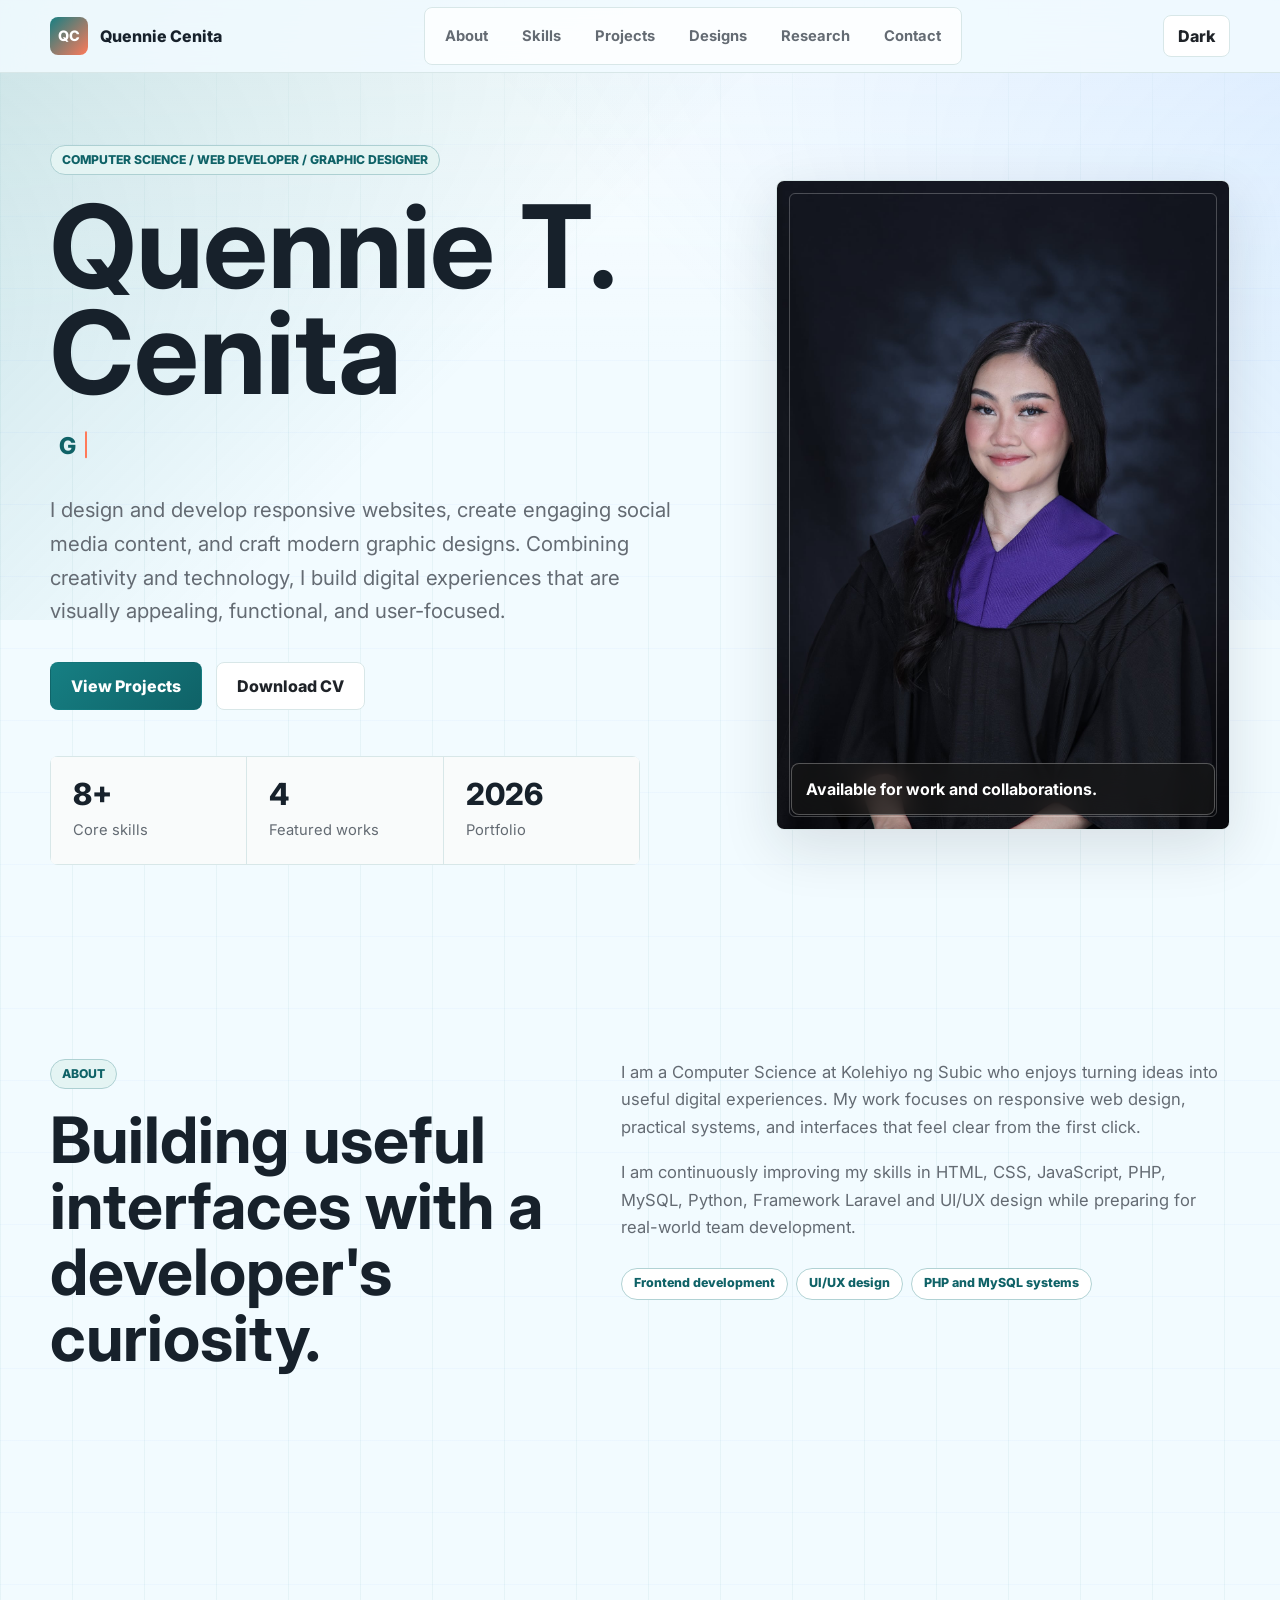
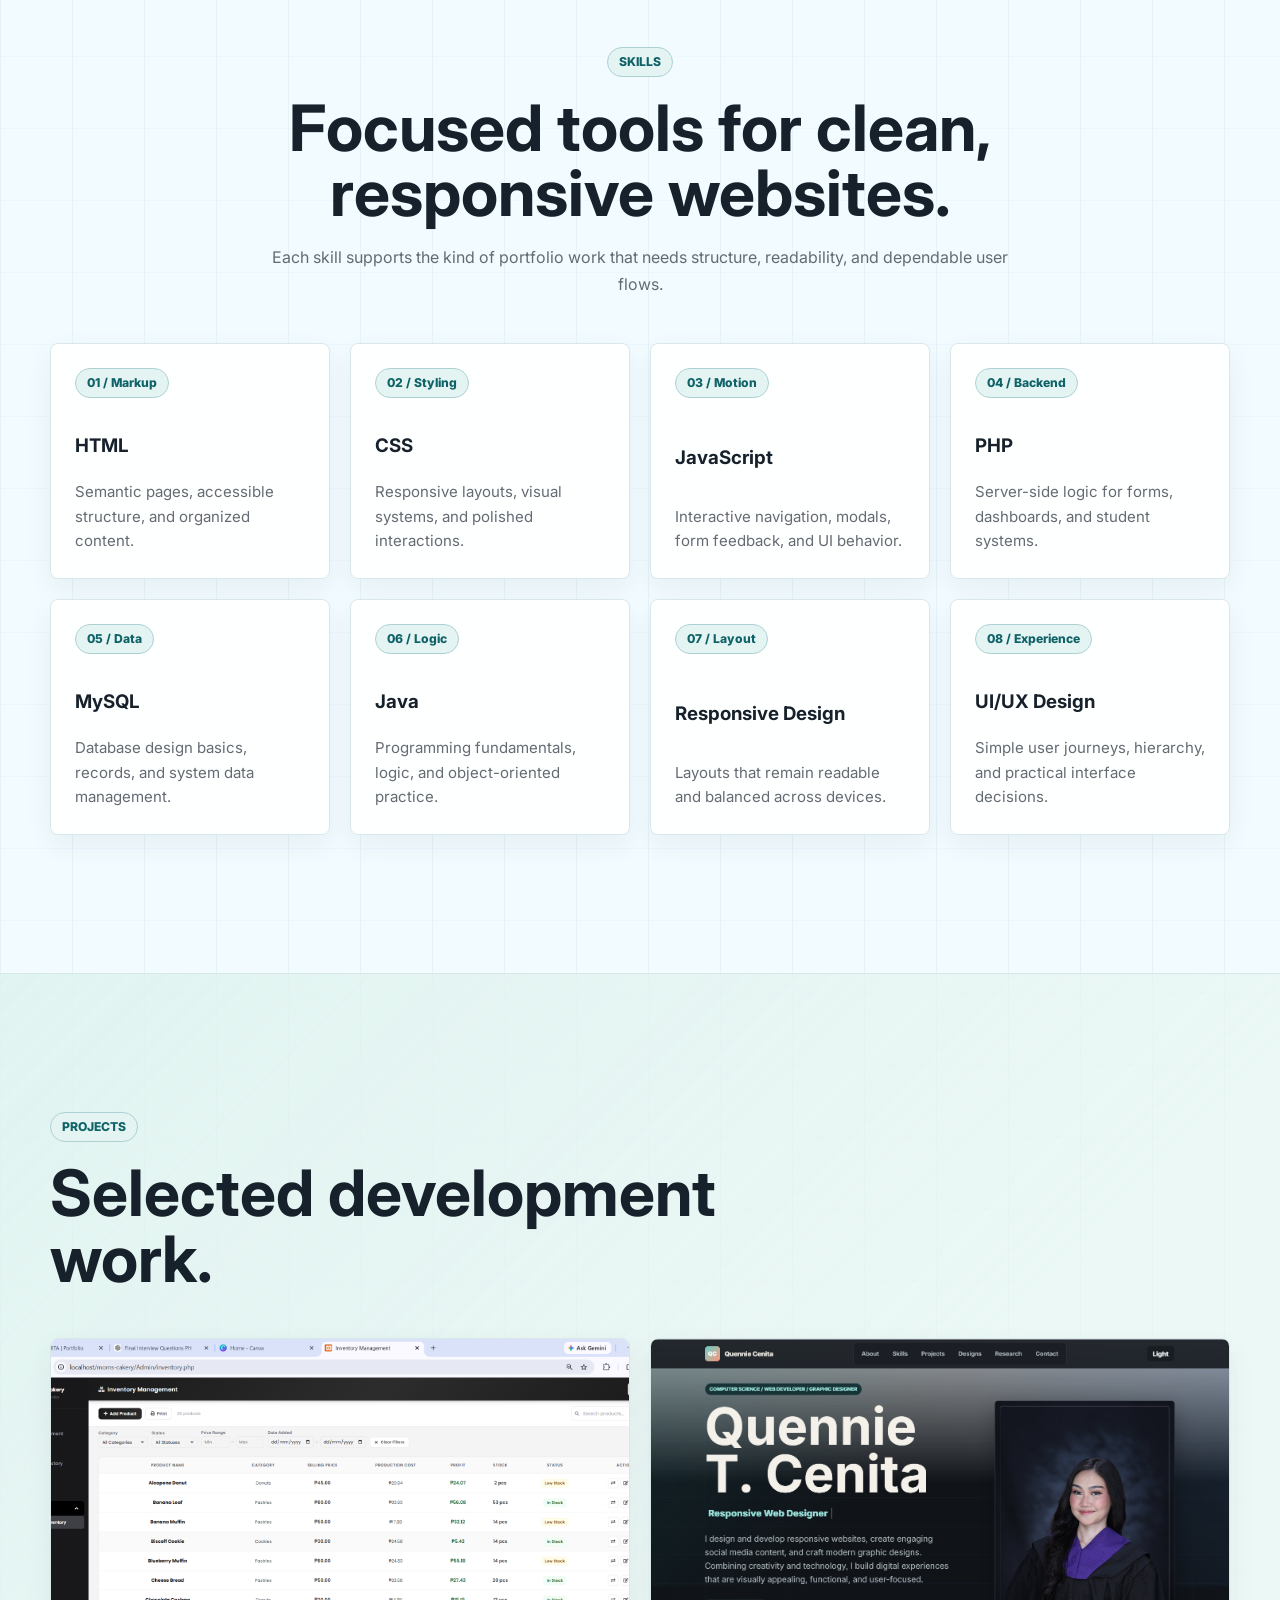
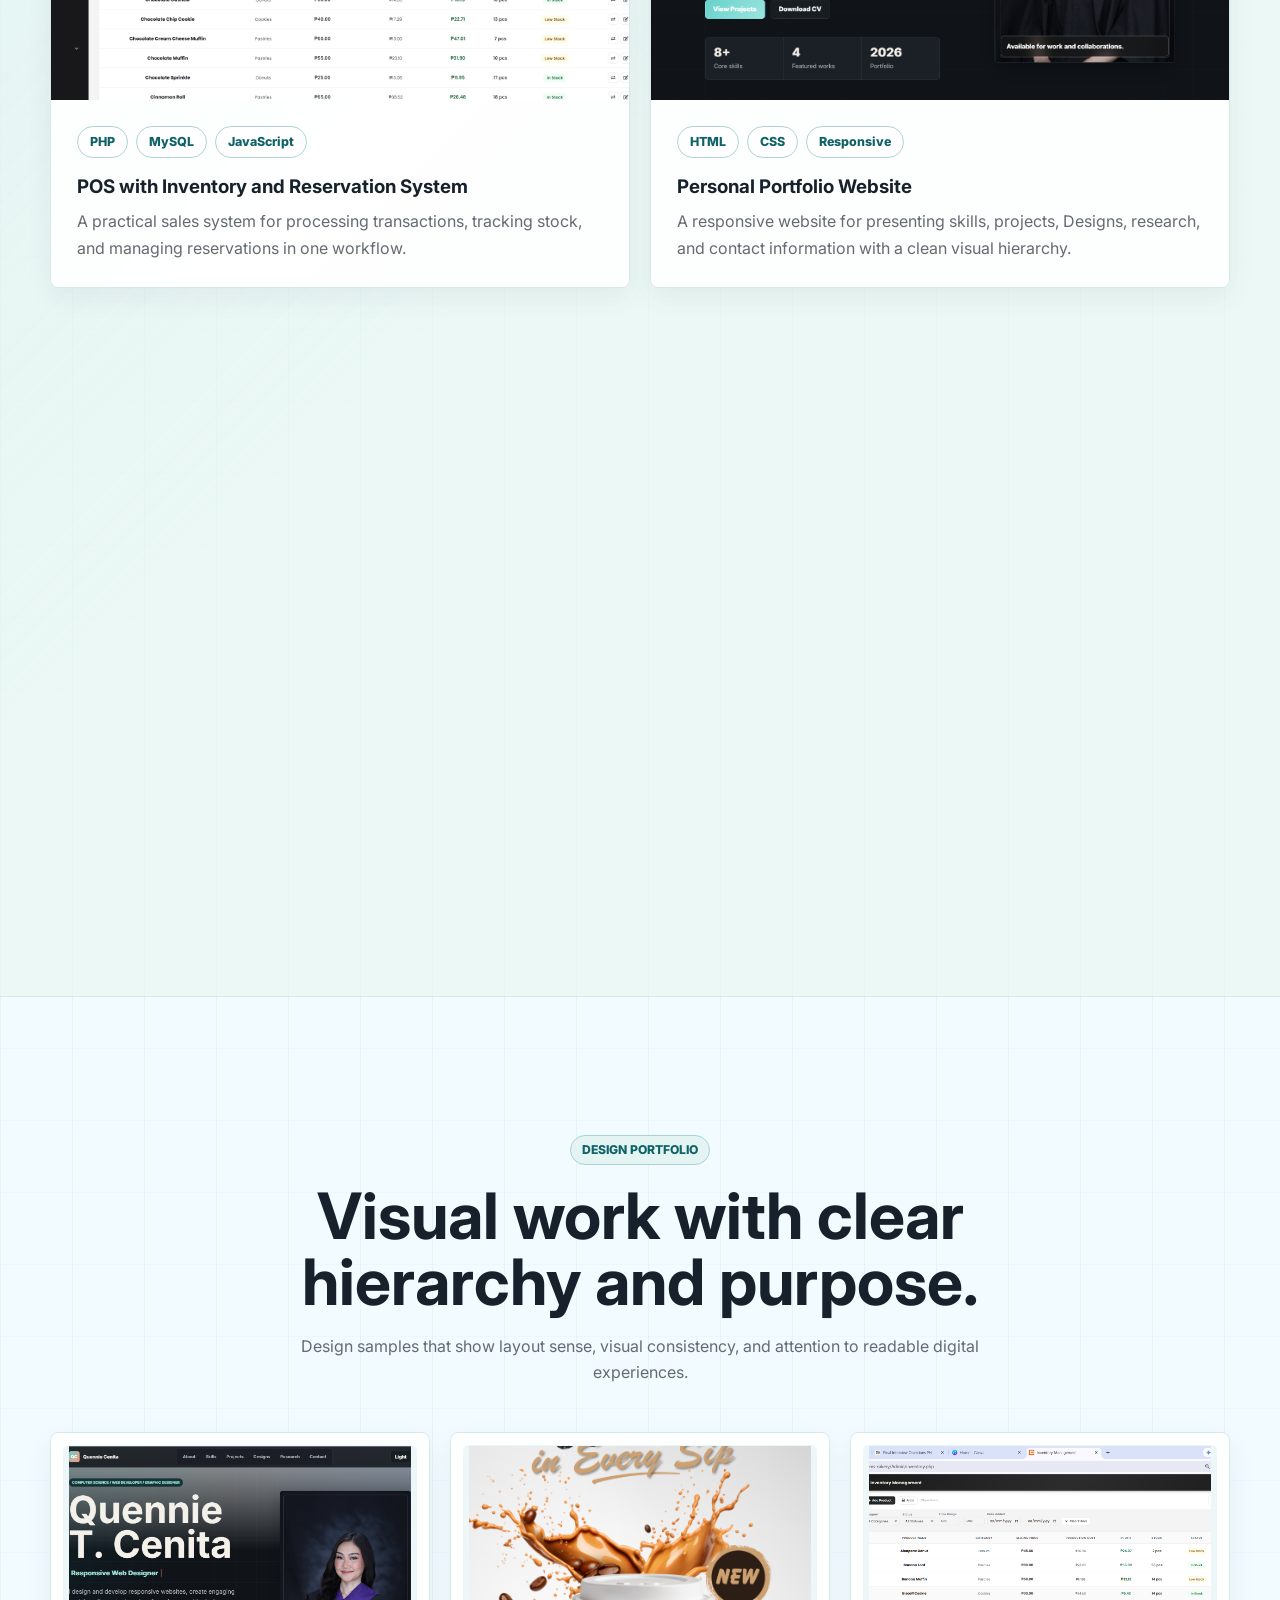
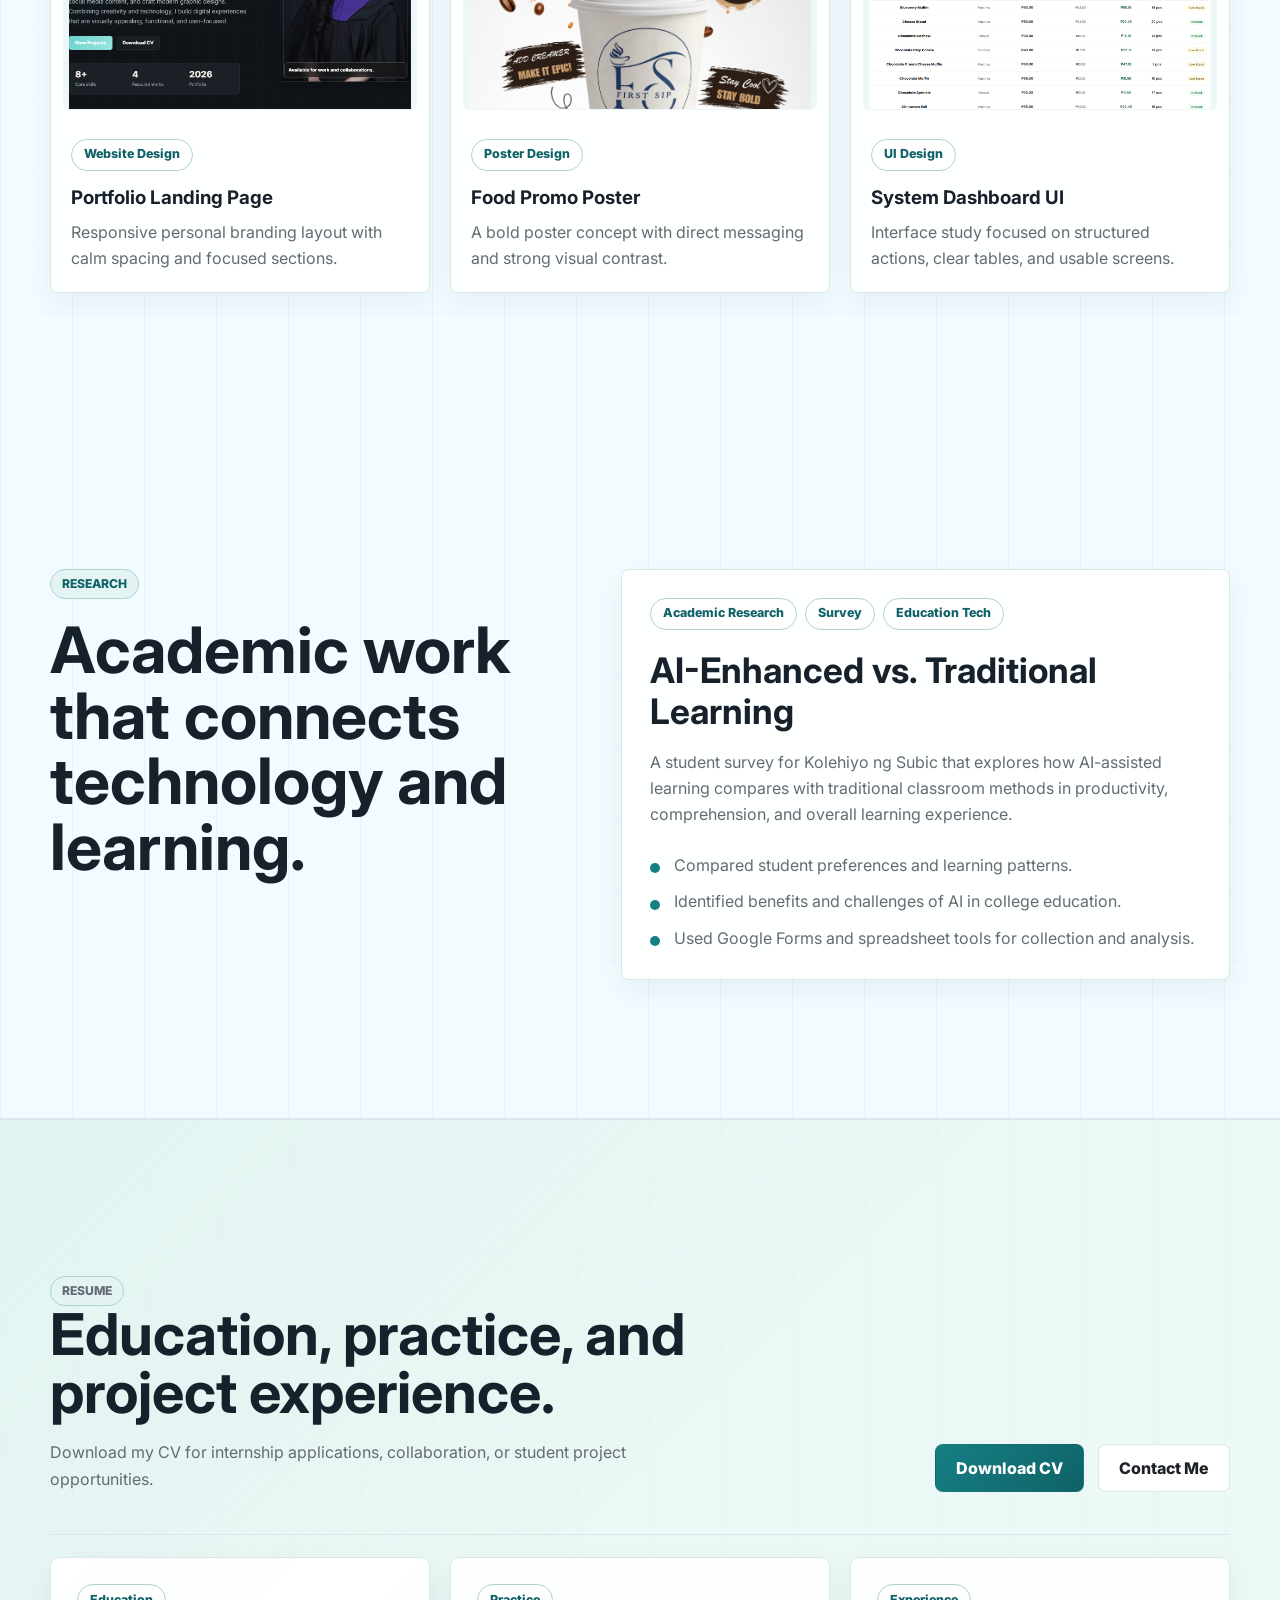
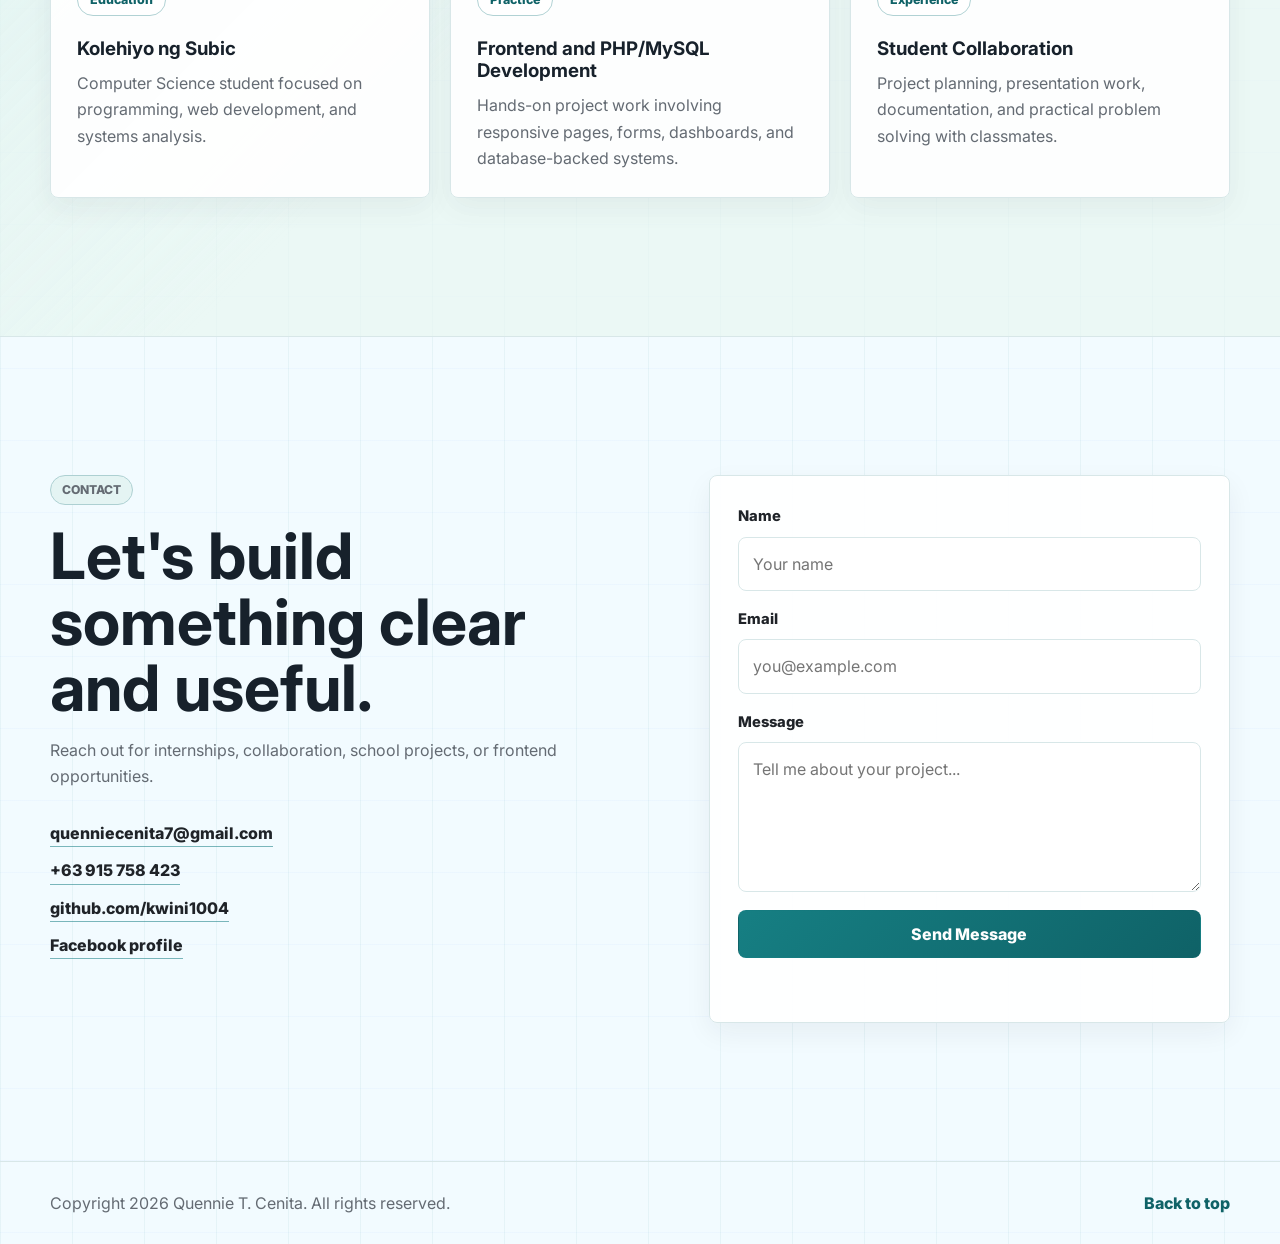
==== index.html @ 0062cbd1 "Initial portfolio upload" ====
<!DOCTYPE html>
<html lang="en">
<head>
  <meta charset="UTF-8" />
  <meta name="viewport" content="width=device-width, initial-scale=1.0" />
  <meta name="description" content="Portfolio of Quennie T. Cenita, a computer science student and aspiring web developer." />
  <title>Quennie T. Cenita | Portfolio</title>
  <link rel="preconnect" href="https://fonts.googleapis.com" />
  <link rel="preconnect" href="https://fonts.gstatic.com" crossorigin />
  <link href="https://fonts.googleapis.com/css2?family=Inter:wght@400;500;600;700;800&display=swap" rel="stylesheet" />
  <link rel="stylesheet" href="style.css" />
</head>
<body>
  <header class="site-header">
    <div class="container nav">
      <a class="brand" href="#home" aria-label="Go to home">
        <span class="brand-mark">QC</span>
        <span class="brand-text">Quennie Cenita</span>
      </a>

      <button class="nav-toggle" id="navToggle" type="button" aria-label="Open menu" aria-expanded="false">
        <span></span>
        <span></span>
        <span></span>
      </button>

      <nav class="nav-links" id="navLinks" aria-label="Primary navigation">
        <a href="#about" class="nav-link">About</a>
        <a href="#skills" class="nav-link">Skills</a>
        <a href="#projects" class="nav-link">Projects</a>
        <a href="#designs" class="nav-link">Designs</a>
        <a href="#research" class="nav-link">Research</a>
        <a href="#contact" class="nav-link">Contact</a>
      </nav>

      <button class="theme-toggle" id="themeToggle" type="button" aria-label="Toggle color theme">Dark</button>
    </div>
  </header>

  <main>
    <section class="hero" id="home">
      <div class="container hero-grid">
        <div class="hero-copy reveal">
          <p class="eyebrow">Computer Science / Web Developer / Graphic Designer</p>
          <h1>Quennie T. Cenita</h1>
          <p class="typing-line" aria-label="Professional focus">
            <span class="typing-prefix"></span>
            <span id="typingText"></span><span class="typing-cursor" aria-hidden="true"></span>
          </p>
          <p class="hero-lead">
           I design and develop responsive websites, create engaging social media content, and craft modern graphic designs. Combining creativity and technology, I build digital experiences that are visually appealing, functional, and user-focused.

          <div class="hero-actions">
            <a class="btn btn-primary" href="#projects">View Projects</a>
            <a class="btn btn-secondary" href="assets/resume-Quennie.pdf" download="resume-Quennie.pdf">Download CV</a>
          </div>

          <dl class="hero-metrics" aria-label="Portfolio highlights">
            <div>
              <dt>8+</dt>
              <dd>Core skills</dd>
            </div>
            <div>
              <dt>4</dt>
              <dd>Featured works</dd>
            </div>
            <div>
              <dt>2026</dt>
              <dd>Portfolio</dd>
            </div>
          </dl>
        </div>

        <div class="hero-portrait reveal">
          <img src="assets/me.jpg" alt="Portrait of Quennie T. Cenita" />
          <div class="portrait-caption">
            <span>Available for work and collaborations.</span>
          </div>
        </div>
      </div>
    </section>

    <section class="section about-section" id="about">
      <div class="container split-layout">
        <div class="section-heading reveal">
          <p class="section-kicker">About</p>
          <h2>Building useful interfaces with a  developer's curiosity.</h2>
        </div>
        <div class="section-body reveal">
          <p>
            I am a Computer Science  at Kolehiyo ng Subic who enjoys turning ideas into useful digital experiences. My work focuses on responsive web design, practical systems, and interfaces that feel clear from the first click.
          </p>
          <p>
            I am continuously improving my skills in HTML, CSS, JavaScript, PHP, MySQL, Python, Framework Laravel and UI/UX design while preparing for real-world team development.
          </p>
          <div class="about-list">
            <span>Frontend development</span>
            <span>UI/UX design</span>
            <span>PHP and MySQL systems</span>
          </div>
        </div>
      </div>
    </section>

    <section class="section" id="skills">
      <div class="container">
        <div class="section-heading centered reveal">
          <p class="section-kicker">Skills</p>
          <h2>Focused tools for clean, responsive websites.</h2>
          <p>Each skill supports the kind of portfolio work that needs structure, readability, and dependable user flows.</p>
        </div>

        <div class="skills-grid">
          <article class="skill-card reveal">
            <span class="module-label">01 / Markup</span>
            <h3>HTML</h3>
            <p>Semantic pages, accessible structure, and organized content.</p>
          </article>
          <article class="skill-card reveal">
            <span class="module-label">02 / Styling</span>
            <h3>CSS</h3>
            <p>Responsive layouts, visual systems, and polished interactions.</p>
          </article>
          <article class="skill-card reveal">
            <span class="module-label">03 / Motion</span>
            <h3>JavaScript</h3>
            <p>Interactive navigation, modals, form feedback, and UI behavior.</p>
          </article>
          <article class="skill-card reveal">
            <span class="module-label">04 / Backend</span>
            <h3>PHP</h3>
            <p>Server-side logic for forms, dashboards, and student systems.</p>
          </article>
          <article class="skill-card reveal">
            <span class="module-label">05 / Data</span>
            <h3>MySQL</h3>
            <p>Database design basics, records, and system data management.</p>
          </article>
          <article class="skill-card reveal">
            <span class="module-label">06 / Logic</span>
            <h3>Java</h3>
            <p>Programming fundamentals, logic, and object-oriented practice.</p>
          </article>
          <article class="skill-card reveal">
            <span class="module-label">07 / Layout</span>
            <h3>Responsive Design</h3>
            <p>Layouts that remain readable and balanced across devices.</p>
          </article>
          <article class="skill-card reveal">
            <span class="module-label">08 / Experience</span>
            <h3>UI/UX Design</h3>
            <p>Simple user journeys, hierarchy, and practical interface decisions.</p>
          </article>
        </div>
      </div>
    </section>

    <section class="section work-section" id="projects">
      <div class="container">
        <div class="section-heading reveal">
          <p class="section-kicker">Projects</p>
          <h2>Selected development work.</h2>
        </div>

        <div class="projects-grid">
          <article class="project-card reveal">
            <button class="project-media" type="button" aria-label="Preview POS system screenshot">
              <img src="assets/1.png" alt="POS inventory and reservation system interface" />
            </button>
            <div class="project-content">
              <div class="tag-list">
                <span>PHP</span>
                <span>MySQL</span>
                <span>JavaScript</span>
              </div>
              <h3>POS with Inventory and Reservation System</h3>
              <p>A practical sales system for processing transactions, tracking stock, and managing reservations in one workflow.</p>
            </div>
          </article>

          <article class="project-card reveal">
            <button class="project-media" type="button" aria-label="Preview portfolio screenshot">
              <img src="assets/4.png" alt="Responsive portfolio website screenshot" />
            </button>
            <div class="project-content">
              <div class="tag-list">
                <span>HTML</span>
                <span>CSS</span>
                <span>Responsive</span>
              </div>
              <h3>Personal Portfolio Website</h3>
              <p>A responsive website for presenting skills, projects, Designs, research, and contact information with a clean visual hierarchy.</p>
            </div>
          </article>

          <article class="project-card reveal">
            <button class="project-media" type="button" aria-label="Preview school management screenshot">
              <img src="assets/2.png" alt="School management system interface" />
            </button>
            <div class="project-content">
              <div class="tag-list">
                <span>Java</span>
                <span>MySQL</span>
                <span>Desktop</span>
              </div>
              <h3>School Management System</h3>
              <p>A student records concept for organizing schedules, learner information, and administrative tasks.</p>
            </div>
          </article>

          <article class="project-card reveal">
            <button class="project-media" type="button" aria-label="Preview management system screenshot">
              <img src="assets/3.png" alt="Management system interface" />
            </button>
            <div class="project-content">
              <div class="tag-list">
                <span>PHP</span>
                <span>MySQL</span>
                <span>Management</span>
              </div>
              <h3>Records Management Concept</h3>
              <p>A system concept for maintaining records, simplifying updates, and making information easier to scan.</p>
            </div>
          </article>
        </div>
      </div>
    </section>

    <section class="section" id="designs">
      <div class="container">
        <div class="section-heading centered reveal">
          <p class="section-kicker">Design Portfolio</p>
          <h2>Visual work with clear hierarchy and purpose.</h2>
          <p>Design samples that show layout sense, visual consistency, and attention to readable digital experiences.</p>
        </div>

        <div class="design-grid">
          <article class="design-card reveal">
            <button class="design-preview" type="button" aria-label="Preview portfolio landing page">
              <img src="assets/4.png" alt="Portfolio landing page design" />
            </button>
            <div>
              <span class="design-category">Website Design</span>
              <h3>Portfolio Landing Page</h3>
              <p>Responsive personal branding layout with calm spacing and focused sections.</p>
            </div>
          </article>

          <article class="design-card reveal">
            <button class="design-preview" type="button" aria-label="Preview food promo poster">
              <img src="assets/10.png" alt="Food promotional poster design" />
            </button>
            <div>
              <span class="design-category">Poster Design</span>
              <h3>Food Promo Poster</h3>
              <p>A bold poster concept with direct messaging and strong visual contrast.</p>
            </div>
          </article>

          <article class="design-card reveal">
            <button class="design-preview" type="button" aria-label="Preview system UI concept">
              <img src="assets/1.png" alt="System dashboard design" />
            </button>
            <div>
              <span class="design-category">UI Design</span>
              <h3>System Dashboard UI</h3>
              <p>Interface study focused on structured actions, clear tables, and usable screens.</p>
            </div>
          </article>
        </div>
      </div>
    </section>

    <section class="section research-section" id="research">
      <div class="container split-layout">
        <div class="section-heading reveal">
          <p class="section-kicker">Research</p>
          <h2>Academic work that connects technology and learning.</h2>
        </div>
        <article class="research-content reveal">
          <div class="tag-list">
            <span>Academic Research</span>
            <span>Survey</span>
            <span>Education Tech</span>
          </div>
          <h3>AI-Enhanced vs. Traditional Learning</h3>
          <p>
            A student survey for Kolehiyo ng Subic that explores how AI-assisted learning compares with traditional classroom methods in productivity, comprehension, and overall learning experience.
          </p>
          <ul class="check-list">
            <li>Compared student preferences and learning patterns.</li>
            <li>Identified benefits and challenges of AI in college education.</li>
            <li>Used Google Forms and spreadsheet tools for collection and analysis.</li>
          </ul>
        </article>
      </div>
    </section>

    <section class="section resume-section" id="resume">
      <div class="container">
        <div class="resume-panel reveal">
          <div>
            <p class="section-kicker">Resume</p>
            <h2>Education, practice, and project experience.</h2>
            <p>Download my CV for internship applications, collaboration, or student project opportunities.</p>
          </div>
          <div class="resume-actions">
            <a class="btn btn-primary" href="assets/resume-Quennie.pdf" download="resume-Quennie.pdf">Download CV</a>
            <a class="btn btn-secondary" href="#contact">Contact Me</a>
          </div>
        </div>

        <div class="timeline-grid">
          <article class="timeline-item reveal">
            <span>Education</span>
            <h3>Kolehiyo ng Subic</h3>
            <p>Computer Science student focused on programming, web development, and systems analysis.</p>
          </article>
          <article class="timeline-item reveal">
            <span>Practice</span>
            <h3>Frontend and PHP/MySQL Development</h3>
            <p>Hands-on project work involving responsive pages, forms, dashboards, and database-backed systems.</p>
          </article>
          <article class="timeline-item reveal">
            <span>Experience</span>
            <h3>Student Collaboration</h3>
            <p>Project planning, presentation work, documentation, and practical problem solving with classmates.</p>
          </article>
        </div>
      </div>
    </section>

    <section class="section contact-section" id="contact">
      <div class="container contact-grid">
        <div class="section-heading reveal">
          <p class="section-kicker">Contact</p>
          <h2>Let's build something clear and useful.</h2>
          <p>Reach out for internships, collaboration, school projects, or frontend opportunities.</p>

          <div class="contact-links">
            <a href="mailto:quenniecenita7@gmail.com">quenniecenita7@gmail.com</a>
            <a href="tel:+63915758423">+63 915 758 423</a>
            <a href="https://github.com/kwini1004" target="_blank" rel="noopener">github.com/kwini1004</a>
            <a href="https://www.facebook.com/share/17n48qRCVo" target="_blank" rel="noopener">Facebook profile</a>
          </div>
        </div>

        <form class="contact-form reveal" id="contactForm">
          <div class="field">
            <label for="name">Name</label>
            <input id="name" name="name" type="text" autocomplete="name" placeholder="Your name" required />
          </div>
          <div class="field">
            <label for="email">Email</label>
            <input id="email" name="email" type="email" autocomplete="email" placeholder="you@example.com" required />
          </div>
          <div class="field">
            <label for="message">Message</label>
            <textarea id="message" name="message" placeholder="Tell me about your project..." required></textarea>
          </div>
          <button class="btn btn-primary" type="submit">Send Message</button>
          <p class="form-note" id="formNote" role="status" aria-live="polite"></p>
        </form>
      </div>
    </section>
  </main>

  <footer class="footer">
    <div class="container footer-inner">
      <p>Copyright 2026 Quennie T. Cenita. All rights reserved.</p>
      <a href="#home" class="back-to-top" id="backToTop">Back to top</a>
    </div>
  </footer>

  <div class="design-modal" id="designModal" aria-hidden="true">
    <div class="design-modal-backdrop" data-close-design></div>
    <div class="design-modal-panel" role="dialog" aria-modal="true" aria-label="Design preview">
      <button class="design-modal-close" type="button" data-close-design aria-label="Close preview">Close</button>
      <img id="designModalImage" src="" alt="Expanded design preview" />
    </div>
  </div>

  <script src="script.js"></script>
</body>
</html>
---- style.css ----
:root {
  color-scheme: light;
  --bg: #f2fbff;
  --bg-soft: #e8f6f1;
  --surface: #ffffff;
  --surface-muted: #eef7f8;
  --text: #1f2328;
  --muted: #646b73;
  --line: #d8e7e8;
  --accent: #167f83;
  --accent-strong: #0f6267;
  --accent-soft: #d9f0ee;
  --accent-warm: #ff7a59;
  --accent-gold: #f2b84b;
  --ink: #17212b;
  --shadow: 0 18px 56px rgba(23, 33, 43, 0.12);
  --radius: 8px;
  --container: 1180px;
  --gutter: clamp(18px, 4vw, 32px);
  --transition: 180ms ease;
}

[data-theme="dark"] {
  color-scheme: dark;
  --bg: #101419;
  --bg-soft: #151f23;
  --surface: #181d22;
  --surface-muted: #20282e;
  --text: #f4f7f8;
  --muted: #a9b4b8;
  --line: #2a343a;
  --accent: #67d2cb;
  --accent-strong: #9ce5df;
  --accent-soft: #183b3e;
  --accent-warm: #ff9478;
  --accent-gold: #ffd166;
  --ink: #f4f0ea;
  --shadow: 0 18px 50px rgba(0, 0, 0, 0.3);
}

* {
  box-sizing: border-box;
}

html {
  scroll-behavior: smooth;
}

body {
  margin: 0;
  font-family: Inter, "Segoe UI", system-ui, -apple-system, BlinkMacSystemFont, sans-serif;
  color: var(--text);
  background:
    linear-gradient(90deg, rgba(22, 127, 131, 0.06) 1px, transparent 1px),
    linear-gradient(180deg, rgba(80, 154, 255, 0.045) 1px, transparent 1px),
    var(--bg);
  background-size: 72px 72px;
  line-height: 1.65;
  overflow-x: hidden;
}

h1,
h2,
h3,
p,
a,
span,
li,
dt,
dd,
button,
input,
textarea {
  overflow-wrap: anywhere;
}

body::before {
  content: "";
  position: fixed;
  inset: 0 0 auto 0;
  height: 620px;
  pointer-events: none;
  background:
    linear-gradient(135deg, rgba(22, 127, 131, 0.2), transparent 44%),
    linear-gradient(225deg, rgba(80, 154, 255, 0.16), transparent 46%),
    linear-gradient(180deg, rgba(255, 255, 255, 0.62), transparent 58%);
  z-index: -1;
}

a {
  color: inherit;
  text-decoration: none;
}

img {
  display: block;
  max-width: 100%;
}

button,
input,
textarea {
  font: inherit;
}

button {
  border: 0;
}

:focus-visible {
  outline: 3px solid rgba(47, 111, 115, 0.35);
  outline-offset: 3px;
}

.container {
  width: min(100% - var(--gutter), var(--container));
  margin: 0 auto;
}

.site-header {
  position: sticky;
  top: 0;
  z-index: 100;
  background: color-mix(in srgb, var(--bg) 86%, transparent);
  border-bottom: 1px solid var(--line);
  backdrop-filter: blur(18px);
}

.nav {
  min-height: 72px;
  display: grid;
  grid-template-columns: minmax(0, auto) minmax(0, 1fr) auto;
  align-items: center;
  gap: 22px;
}

.brand {
  min-width: 0;
  display: inline-flex;
  align-items: center;
  gap: 12px;
  font-weight: 800;
  color: var(--ink);
}

.brand-text {
  min-width: 0;
  white-space: nowrap;
}

.brand-mark {
  width: 38px;
  height: 38px;
  display: grid;
  place-items: center;
  border-radius: var(--radius);
  background: linear-gradient(135deg, var(--accent), var(--accent-warm));
  color: #ffffff;
  font-size: 0.9rem;
}

.nav-links {
  min-width: 0;
  justify-self: center;
  display: flex;
  align-items: center;
  gap: 8px;
  padding: 7px;
  border: 1px solid var(--line);
  border-radius: var(--radius);
  background: color-mix(in srgb, var(--surface) 74%, transparent);
}

.nav-link {
  padding: 9px 13px;
  border-radius: 6px;
  color: var(--muted);
  font-size: 0.92rem;
  font-weight: 700;
  transition: color var(--transition), background var(--transition);
}

.nav-link:hover,
.nav-link.active {
  color: var(--text);
  background: linear-gradient(135deg, color-mix(in srgb, var(--accent-soft) 84%, transparent), color-mix(in srgb, var(--surface-muted) 80%, transparent));
}

.theme-toggle,
.nav-toggle {
  min-height: 42px;
  border: 1px solid var(--line);
  border-radius: var(--radius);
  background: var(--surface);
  color: var(--text);
  cursor: pointer;
  transition: transform var(--transition), border-color var(--transition), background var(--transition);
}

.theme-toggle {
  padding: 0 14px;
  font-weight: 800;
}

.theme-toggle:hover,
.nav-toggle:hover {
  transform: translateY(-1px);
  border-color: var(--accent);
}

.nav-toggle {
  display: none;
  width: 42px;
  place-items: center;
}

.nav-toggle span {
  width: 18px;
  height: 2px;
  border-radius: 999px;
  background: var(--text);
}

.hero {
  min-height: calc(100vh - 72px);
  display: grid;
  align-items: center;
  padding: 72px 0 56px;
}

.hero-grid {
  display: grid;
  grid-template-columns: minmax(0, 1.05fr) minmax(min(100%, 320px), 0.75fr);
  gap: clamp(40px, 7vw, 96px);
  align-items: center;
}

.hero-copy {
  min-width: 0;
}

.eyebrow,
.section-kicker {
  margin: 0 0 18px;
  color: var(--accent-strong);
  font-size: 0.76rem;
  font-weight: 800;
  letter-spacing: 0;
  text-transform: uppercase;
}

.eyebrow,
.section-kicker,
.module-label {
  width: fit-content;
  display: inline-flex;
  align-items: center;
  min-height: 30px;
  padding: 0 11px;
  border: 1px solid color-mix(in srgb, var(--accent) 22%, var(--line));
  border-radius: 999px;
  background: color-mix(in srgb, var(--accent-soft) 72%, var(--surface));
}

.hero h1 {
  max-width: 830px;
  margin: 0;
  color: var(--ink);
  font-size: clamp(3.6rem, 9vw, 8.1rem);
  line-height: 0.92;
  letter-spacing: 0;
}

.typing-line {
  display: flex;
  flex-wrap: wrap;
  align-items: baseline;
  gap: 9px;
  min-height: 40px;
  margin: 22px 0 0;
  color: var(--ink);
  font-size: clamp(1.05rem, 2vw, 1.45rem);
  font-weight: 800;
}

.typing-prefix {
  color: var(--muted);
  font-weight: 700;
}

#typingText {
  color: var(--accent-strong);
  min-width: 0;
}

.typing-cursor {
  width: 2px;
  height: 1.15em;
  border-radius: 999px;
  background: var(--accent-warm);
  transform: translateY(0.18em);
  animation: cursorBlink 900ms steps(2, start) infinite;
}

@keyframes cursorBlink {
  50% {
    opacity: 0;
  }
}

.hero-lead {
  max-width: 680px;
  margin: 26px 0 0;
  color: var(--muted);
  font-size: clamp(1.05rem, 2vw, 1.28rem);
}

.hero-actions,
.resume-actions {
  display: flex;
  flex-wrap: wrap;
  gap: 14px;
  margin-top: 34px;
}

.btn {
  display: inline-flex;
  align-items: center;
  justify-content: center;
  min-height: 48px;
  padding: 0 20px;
  border: 1px solid transparent;
  border-radius: var(--radius);
  font-weight: 800;
  cursor: pointer;
  transition: transform var(--transition), background var(--transition), border-color var(--transition), box-shadow var(--transition);
}

.btn:hover {
  transform: translateY(-2px);
  box-shadow: 0 12px 24px rgba(31, 38, 48, 0.12);
}

.btn-primary {
  background: linear-gradient(135deg, var(--accent), var(--accent-strong));
  color: #ffffff;
}

.btn-primary:hover {
  box-shadow: 0 16px 34px color-mix(in srgb, var(--accent) 24%, transparent);
}

.btn-secondary {
  background: var(--surface);
  border-color: var(--line);
  color: var(--text);
}

.hero-metrics {
  display: grid;
  grid-template-columns: repeat(3, minmax(0, 1fr));
  gap: 1px;
  max-width: 590px;
  margin: 46px 0 0;
  padding: 1px;
  border-radius: var(--radius);
  background: var(--line);
  overflow: hidden;
}

.hero-metrics div {
  padding: 22px;
  background: color-mix(in srgb, var(--surface) 84%, transparent);
}

.hero-metrics dt {
  color: var(--ink);
  font-size: 1.9rem;
  font-weight: 800;
  line-height: 1;
}

.hero-metrics dd {
  margin: 8px 0 0;
  color: var(--muted);
  font-size: 0.92rem;
}

.hero-portrait {
  width: 100%;
  position: relative;
  border: 1px solid var(--line);
  border-radius: var(--radius);
  background: var(--surface);
  box-shadow: var(--shadow);
  overflow: hidden;
}

.hero-portrait::before {
  content: "";
  position: absolute;
  inset: 12px;
  border: 1px solid rgba(255, 255, 255, 0.24);
  border-radius: 6px;
  pointer-events: none;
  z-index: 1;
}

.hero-portrait img {
  width: 100%;
  height: min(680px, 72vh);
  min-height: 460px;
  object-fit: cover;
  object-position: center 20%;
  filter: saturate(0.95);
}

.portrait-caption {
  position: absolute;
  left: 14px;
  right: 14px;
  bottom: 14px;
  padding: 12px 14px;
  border: 1px solid rgba(255, 255, 255, 0.28);
  border-radius: var(--radius);
  background: rgba(23, 23, 23, 0.68);
  color: #ffffff;
  backdrop-filter: blur(14px);
  font-weight: 700;
  z-index: 2;
}

.section {
  padding: clamp(82px, 11vw, 138px) 0;
}

.split-layout {
  display: grid;
  grid-template-columns: minmax(0, 0.9fr) minmax(0, 1.1fr);
  gap: clamp(28px, 6vw, 72px);
  align-items: start;
}

.section-heading h2 {
  max-width: 760px;
  margin: 0;
  color: var(--ink);
  font-size: clamp(2.15rem, 5vw, 4.35rem);
  line-height: 1.03;
  letter-spacing: 0;
}

.section-heading p:not(.section-kicker),
.section-body p,
.project-content p,
.design-card p,
.research-content p,
.resume-panel p,
.timeline-item p,
.contact-section p {
  color: var(--muted);
}

.section-body p {
  margin: 0;
  font-size: 1.04rem;
}

.section-body p + p {
  margin-top: 18px;
}

.centered {
  max-width: 760px;
  margin: 0 auto 46px;
  text-align: center;
}

.centered .section-kicker {
  margin-inline: auto;
}

.centered p:not(.section-kicker) {
  margin: 18px auto 0;
}

.about-list,
.tag-list {
  display: flex;
  flex-wrap: wrap;
  gap: 8px;
}

.about-list {
  margin-top: 26px;
}

.about-list span,
.tag-list span,
.design-category,
.timeline-item span {
  display: inline-flex;
  align-items: center;
  min-height: 32px;
  padding: 0 12px;
  border: 1px solid color-mix(in srgb, var(--accent) 20%, var(--line));
  border-radius: 999px;
  background: var(--surface);
  color: var(--accent-strong);
  font-size: 0.78rem;
  font-weight: 800;
}

.skills-grid,
.projects-grid,
.design-grid,
.timeline-grid {
  display: grid;
  gap: 20px;
}

.skills-grid {
  grid-template-columns: repeat(auto-fit, minmax(min(100%, 230px), 1fr));
}

.skill-card,
.project-card,
.design-card,
.timeline-item,
.contact-form {
  border: 1px solid var(--line);
  border-radius: var(--radius);
  background: color-mix(in srgb, var(--surface) 92%, transparent);
  box-shadow: 0 10px 28px rgba(31, 38, 48, 0.06);
}

.skill-card {
  min-height: 236px;
  padding: 24px;
  display: flex;
  flex-direction: column;
  justify-content: space-between;
  transition: transform var(--transition), border-color var(--transition), box-shadow var(--transition);
}

.skill-card:hover,
.project-card:hover,
.design-card:hover,
.timeline-item:hover {
  transform: translateY(-4px);
  border-color: color-mix(in srgb, var(--accent) 58%, var(--line));
  box-shadow: var(--shadow);
}

.skill-card .module-label {
  margin-bottom: 30px;
  color: var(--accent-strong);
  font-size: 0.76rem;
  font-weight: 800;
}

.skill-card h3,
.project-card h3,
.design-card h3,
.research-content h3,
.timeline-item h3 {
  margin: 0;
  color: var(--ink);
  line-height: 1.18;
}

.skill-card p {
  margin: 16px 0 0;
  color: var(--muted);
  font-size: 0.94rem;
}

.work-section,
.resume-section {
  background:
    linear-gradient(135deg, color-mix(in srgb, var(--accent-soft) 56%, transparent), transparent 48%),
    color-mix(in srgb, var(--bg-soft) 68%, transparent);
  border-block: 1px solid var(--line);
}

.work-section .section-heading {
  margin-bottom: 46px;
}

.projects-grid {
  grid-template-columns: repeat(auto-fit, minmax(min(100%, 430px), 1fr));
}

.project-card {
  min-width: 0;
  overflow: hidden;
  transition: transform var(--transition), border-color var(--transition), box-shadow var(--transition);
}

.project-media {
  display: block;
  width: 100%;
  border: 0;
  padding: 0;
  aspect-ratio: 16 / 10;
  background: var(--surface-muted);
  overflow: hidden;
  cursor: pointer;
}

.project-media img,
.design-preview img {
  width: 100%;
  height: 100%;
  object-fit: cover;
  transition: transform 420ms ease;
}

.project-card:hover .project-media img,
.design-card:hover .design-preview img {
  transform: scale(1.035);
}

.project-content {
  min-width: 0;
  padding: 26px;
}

.project-content h3 {
  margin-top: 18px;
}

.project-content p {
  margin: 10px 0 0;
}

.design-grid {
  grid-template-columns: repeat(auto-fit, minmax(min(100%, 280px), 1fr));
}

.design-card {
  min-width: 0;
  padding: 12px;
  transition: transform var(--transition), border-color var(--transition), box-shadow var(--transition);
}

.design-preview {
  width: 100%;
  aspect-ratio: 4 / 3;
  border-radius: 6px;
  background: var(--surface-muted);
  overflow: hidden;
  cursor: pointer;
}

.design-card > div {
  padding: 22px 8px 8px;
}

.design-card h3 {
  margin-top: 16px;
}

.design-card p {
  margin: 10px 0 0;
}

.research-section {
  border-bottom: 1px solid var(--line);
}

.research-content {
  padding: 28px;
  border: 1px solid var(--line);
  border-radius: var(--radius);
  background: color-mix(in srgb, var(--surface) 92%, transparent);
  box-shadow: 0 10px 28px rgba(31, 38, 48, 0.06);
}

.research-content h3 {
  margin-top: 20px;
  font-size: clamp(1.5rem, 3vw, 2.2rem);
}

.check-list {
  margin: 24px 0 0;
  padding: 0;
  list-style: none;
  display: grid;
  gap: 10px;
}

.check-list li {
  position: relative;
  padding-left: 24px;
  color: var(--muted);
}

.check-list li::before {
  content: "";
  position: absolute;
  top: 0.72em;
  left: 0;
  width: 10px;
  height: 10px;
  border-radius: 50%;
  background: var(--accent);
}

.resume-panel {
  display: flex;
  align-items: end;
  justify-content: space-between;
  gap: 34px;
  padding-bottom: 42px;
  border-bottom: 1px solid var(--line);
}

.resume-panel > div {
  min-width: 0;
}

.resume-panel h2 {
  max-width: 760px;
  margin: 0;
  color: var(--ink);
  font-size: clamp(2rem, 5vw, 3.6rem);
  line-height: 1;
}

.resume-panel p {
  max-width: 650px;
  margin: 18px 0 0;
}

.resume-actions {
  flex-shrink: 0;
  margin-top: 0;
}

.timeline-grid {
  grid-template-columns: repeat(auto-fit, minmax(min(100%, 280px), 1fr));
  margin-top: 22px;
}

.timeline-item {
  min-width: 0;
  padding: 26px;
  transition: transform var(--transition), border-color var(--transition), box-shadow var(--transition);
}

.timeline-item h3 {
  margin-top: 22px;
}

.timeline-item p {
  margin: 10px 0 0;
}

.contact-grid {
  display: grid;
  grid-template-columns: minmax(0, 0.9fr) minmax(min(100%, 320px), 0.8fr);
  gap: clamp(28px, 6vw, 72px);
  align-items: start;
}

.contact-links {
  display: grid;
  gap: 10px;
  margin-top: 30px;
}

.contact-links a {
  width: fit-content;
  max-width: 100%;
  color: var(--text);
  font-weight: 800;
  border-bottom: 1px solid color-mix(in srgb, var(--accent) 55%, transparent);
}

.contact-form {
  min-width: 0;
  padding: 28px;
}

.field {
  display: grid;
  gap: 8px;
}

.field + .field {
  margin-top: 16px;
}

.field label {
  color: var(--text);
  font-weight: 800;
  font-size: 0.92rem;
}

.field input,
.field textarea {
  width: 100%;
  border: 1px solid var(--line);
  border-radius: var(--radius);
  background: var(--surface);
  color: var(--text);
  padding: 13px 14px;
  outline: none;
  transition: border-color var(--transition), box-shadow var(--transition);
}

.field input:focus,
.field textarea:focus {
  border-color: var(--accent);
  box-shadow: 0 0 0 4px color-mix(in srgb, var(--accent) 18%, transparent);
}

.field textarea {
  min-height: 150px;
  resize: vertical;
}

.contact-form .btn {
  width: 100%;
  margin-top: 18px;
}

.form-note {
  min-height: 24px;
  margin: 12px 0 0;
  color: var(--accent-strong);
  font-weight: 700;
}

.footer {
  padding: 28px 0;
  border-top: 1px solid var(--line);
}

.footer-inner {
  display: flex;
  align-items: center;
  justify-content: space-between;
  gap: 16px;
  flex-wrap: wrap;
}

.footer p {
  margin: 0;
  color: var(--muted);
}

.back-to-top {
  color: var(--accent-strong);
  font-weight: 800;
}

.design-modal {
  position: fixed;
  inset: 0;
  z-index: 300;
  display: grid;
  place-items: center;
  padding: clamp(10px, 3vw, 18px);
  opacity: 0;
  pointer-events: none;
  transition: opacity var(--transition);
}

.design-modal.open {
  opacity: 1;
  pointer-events: auto;
}

.design-modal-backdrop {
  position: absolute;
  inset: 0;
  background: rgba(18, 16, 14, 0.72);
  backdrop-filter: blur(10px);
}

.design-modal-panel {
  position: relative;
  width: min(980px, 100%);
  max-height: min(88vh, 820px);
  padding: 12px;
  border: 1px solid var(--line);
  border-radius: var(--radius);
  background: var(--surface);
  box-shadow: var(--shadow);
  overflow: auto;
}

.design-modal-panel img {
  width: 100%;
  max-height: min(80vh, 760px);
  object-fit: contain;
  border-radius: 6px;
  background: var(--surface-muted);
}

.design-modal-close {
  position: sticky;
  top: 0;
  left: 100%;
  z-index: 1;
  margin: 0 0 10px auto;
  display: block;
  min-height: 40px;
  padding: 0 14px;
  border: 1px solid var(--line);
  border-radius: var(--radius);
  background: var(--surface);
  color: var(--text);
  cursor: pointer;
  font-weight: 800;
}

.reveal {
  opacity: 0;
  transform: translateY(18px);
  transition: opacity 600ms ease, transform 600ms ease;
}

.reveal.visible {
  opacity: 1;
  transform: translateY(0);
}

@media (prefers-reduced-motion: reduce) {
  *,
  *::before,
  *::after {
    scroll-behavior: auto !important;
    transition-duration: 1ms !important;
    animation-duration: 1ms !important;
  }
}

@media (max-width: 1080px) {
  .nav {
    grid-template-columns: minmax(0, 1fr) auto auto;
    justify-content: stretch;
    gap: 12px;
  }

  .nav-toggle {
    display: inline-grid;
    grid-column: 2;
  }

  .theme-toggle {
    grid-column: 3;
  }

  .nav-links {
    position: absolute;
    top: calc(100% + 10px);
    left: calc(var(--gutter) / 2);
    right: calc(var(--gutter) / 2);
    z-index: 20;
    justify-self: auto;
    flex-direction: column;
    align-items: stretch;
    gap: 6px;
    padding: 12px;
    border-color: color-mix(in srgb, var(--accent) 18%, var(--line));
    background: var(--surface);
    transform: translateY(-6px);
    opacity: 0;
    pointer-events: none;
    box-shadow: var(--shadow);
  }

  .nav-links.open {
    transform: translateY(0);
    opacity: 1;
    pointer-events: auto;
  }

  .nav-link {
    width: 100%;
    padding: 13px 14px;
    color: var(--text);
    text-align: left;
    background: transparent;
  }

  .nav-link:hover,
  .nav-link.active {
    background: color-mix(in srgb, var(--accent-soft) 72%, var(--surface-muted));
  }

  .hero-grid,
  .split-layout,
  .contact-grid {
    grid-template-columns: 1fr;
  }

  .hero {
    min-height: auto;
    padding-top: 56px;
  }

  .hero-portrait {
    max-width: min(560px, 100%);
  }

  .resume-panel {
    align-items: start;
    flex-direction: column;
  }
}

@media (max-width: 860px) {
  .section {
    padding: 72px 0;
  }

  .hero-metrics {
    max-width: 100%;
  }

  .project-media {
    aspect-ratio: 16 / 11;
  }

  .resume-actions {
    width: 100%;
  }
}

@media (max-width: 720px) {
  :root {
    --gutter: 24px;
  }

  .brand-text {
    display: none;
  }

  .hero {
    padding: 42px 0 40px;
  }

  .hero h1 {
    font-size: clamp(2.85rem, 15vw, 4.8rem);
    line-height: 0.96;
  }

  .typing-line {
    min-height: 68px;
    align-items: flex-start;
    flex-direction: column;
    gap: 2px;
    font-size: 1.05rem;
  }

  .typing-cursor {
    display: none;
  }

  .hero-actions,
  .resume-actions {
    flex-direction: column;
  }

  .hero-actions .btn,
  .resume-actions .btn {
    width: 100%;
  }

  .hero-metrics,
  .skills-grid,
  .projects-grid,
  .design-grid,
  .timeline-grid {
    grid-template-columns: 1fr;
  }

  .hero-metrics div {
    padding: 18px;
  }

  .hero-portrait img {
    height: clamp(380px, 115vw, 520px);
    min-height: 0;
  }

  .section {
    padding: 62px 0;
  }

  .section-heading h2,
  .resume-panel h2 {
    font-size: clamp(1.9rem, 10vw, 3rem);
    line-height: 1.06;
  }

  .skill-card,
  .research-content,
  .project-content,
  .design-card,
  .timeline-item,
  .contact-form {
    padding: 18px;
  }

  .design-card > div {
    padding: 18px 0 0;
  }

  .contact-links a {
    width: 100%;
  }

  .footer-inner {
    align-items: flex-start;
    flex-direction: column;
  }
}

@media (max-width: 420px) {
  :root {
    --gutter: 18px;
  }

  .nav {
    min-height: 66px;
  }

  .brand-mark,
  .theme-toggle,
  .nav-toggle {
    min-height: 38px;
  }

  .brand-mark,
  .nav-toggle {
    width: 38px;
    height: 38px;
  }

  .theme-toggle {
    padding: 0 10px;
    font-size: 0.86rem;
  }

  .nav-links {
    top: calc(100% + 8px);
  }

  .eyebrow,
  .section-kicker,
  .module-label,
  .about-list span,
  .tag-list span,
  .design-category,
  .timeline-item span {
    max-width: 100%;
    min-height: 28px;
    padding: 0 9px;
    font-size: 0.7rem;
  }

  .hero h1 {
    font-size: clamp(2.45rem, 14vw, 3.4rem);
  }

  .hero-lead,
  .section-body p {
    font-size: 1rem;
  }

  .hero-metrics dt {
    font-size: 1.55rem;
  }

  .btn {
    min-height: 46px;
    padding: 0 14px;
  }

  .portrait-caption {
    position: static;
    border-radius: 0;
  }

  .hero-portrait::before {
    display: none;
  }

  .design-modal-close {
    width: 100%;
  }
}
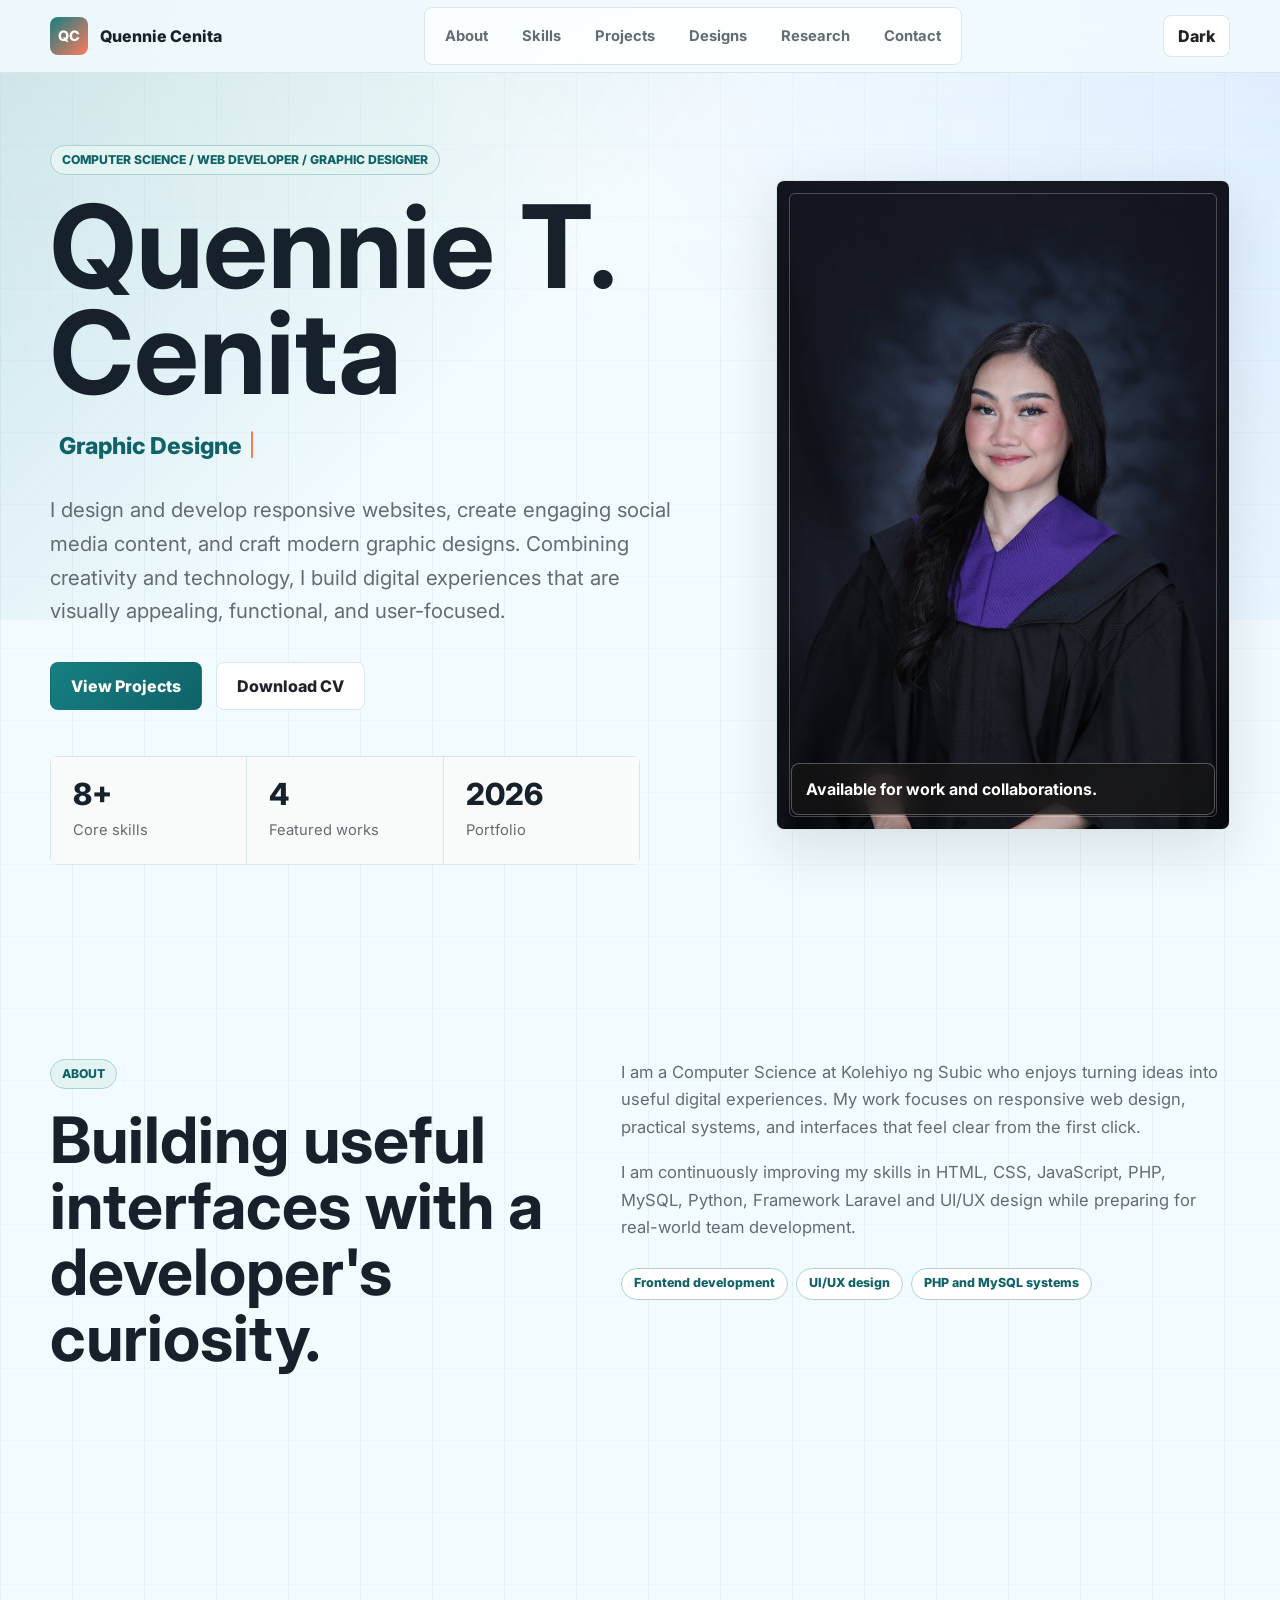
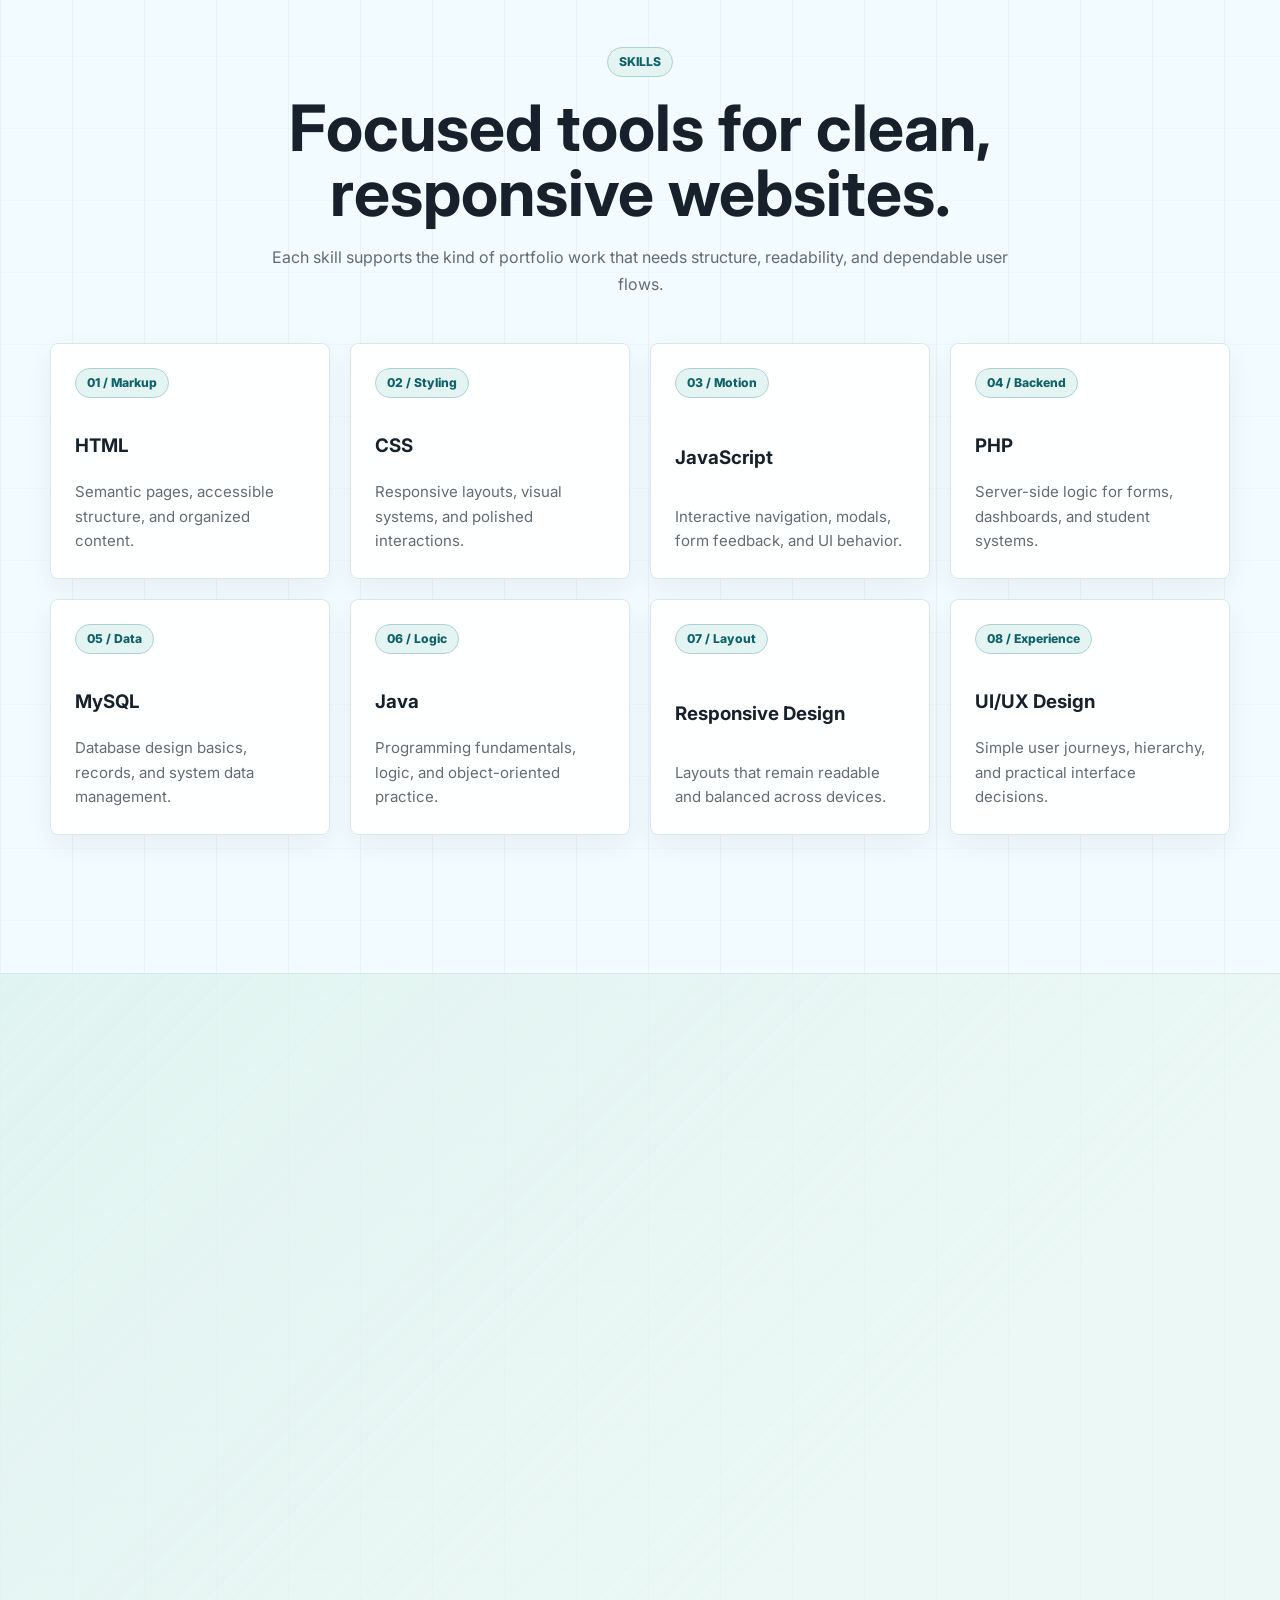
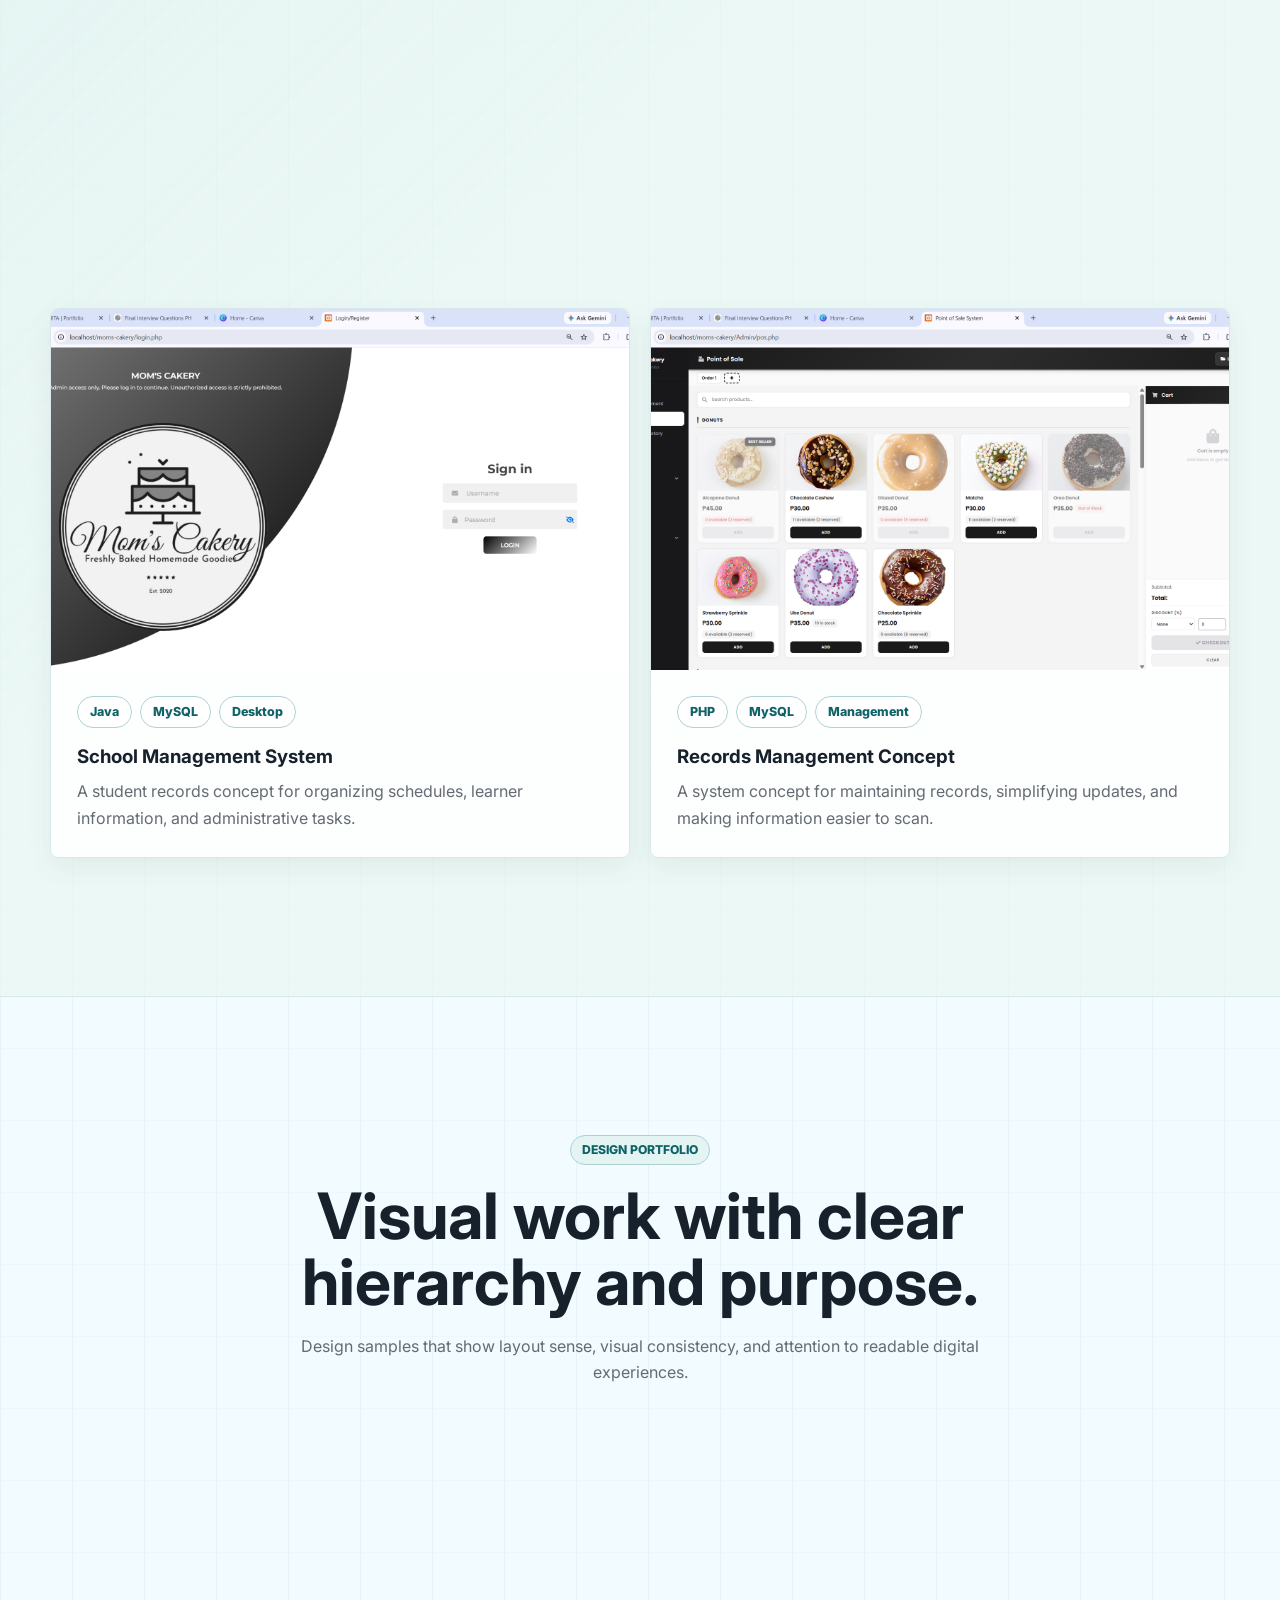
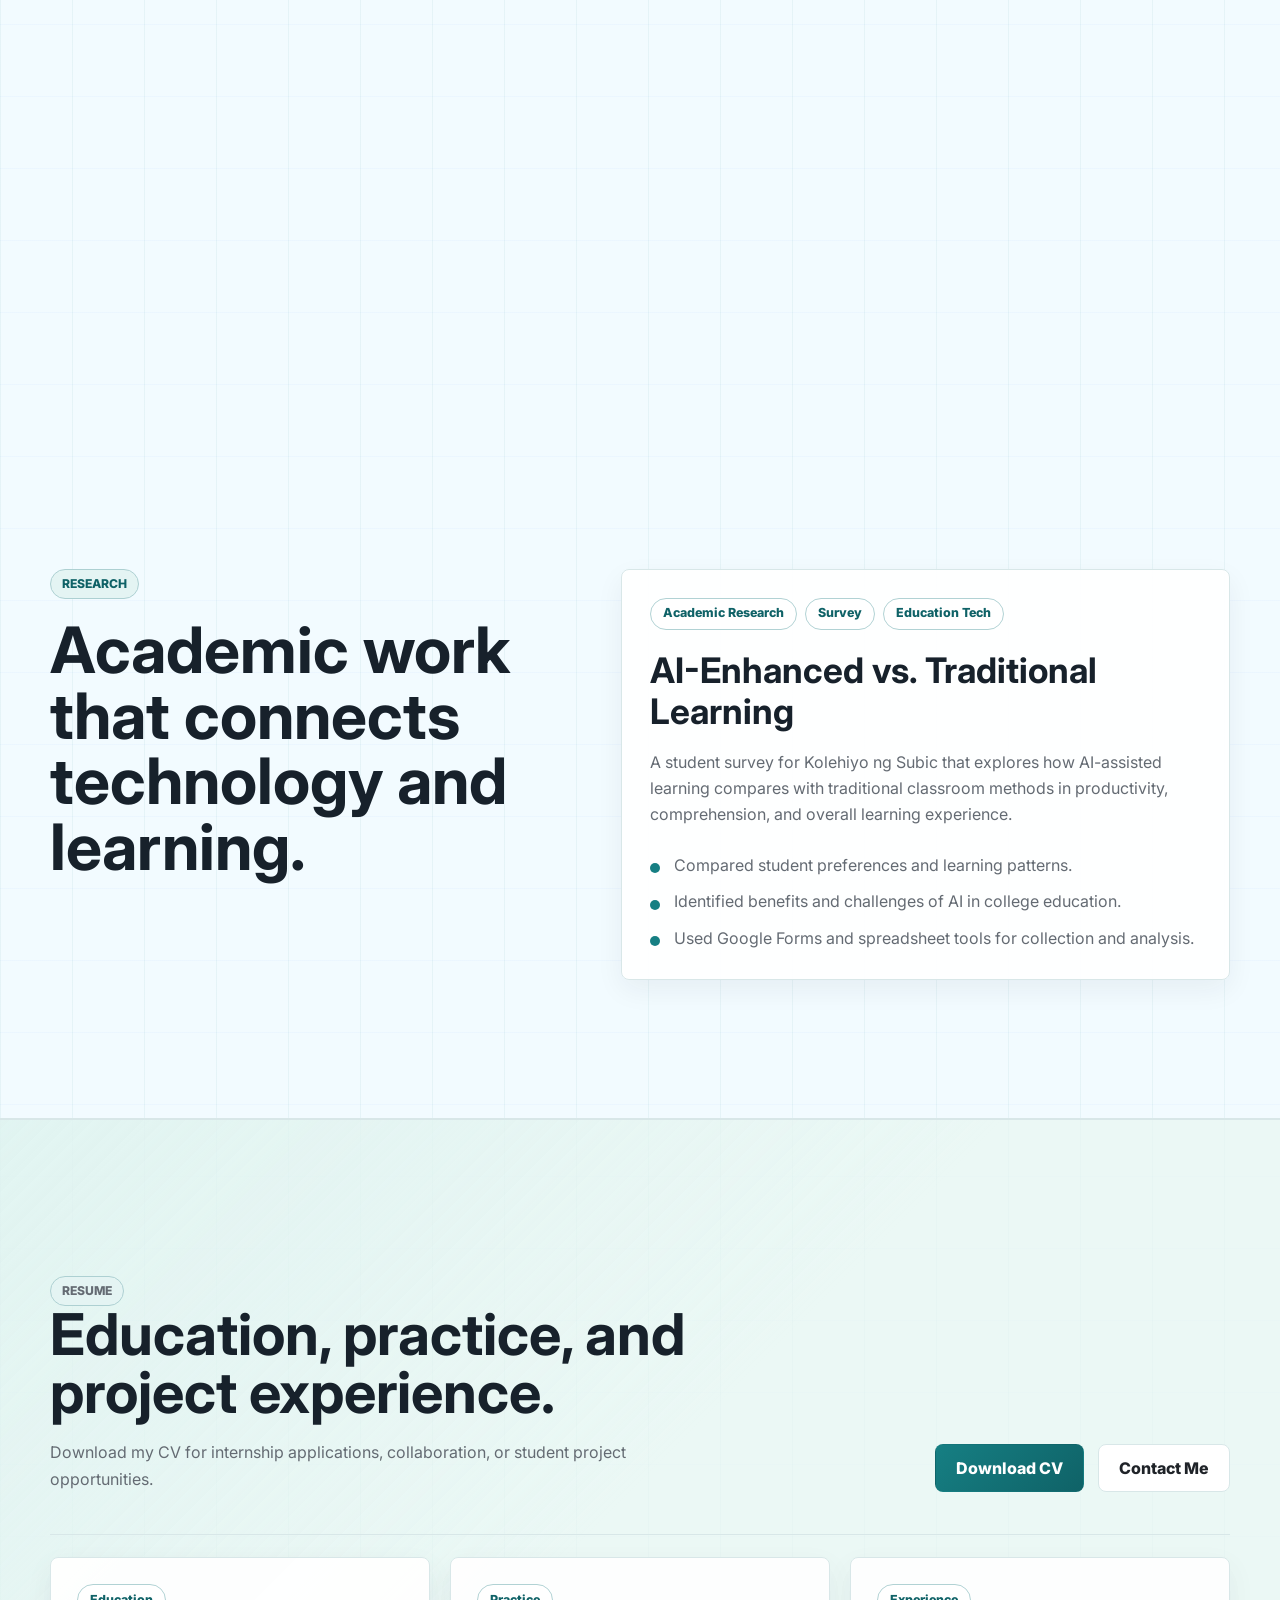
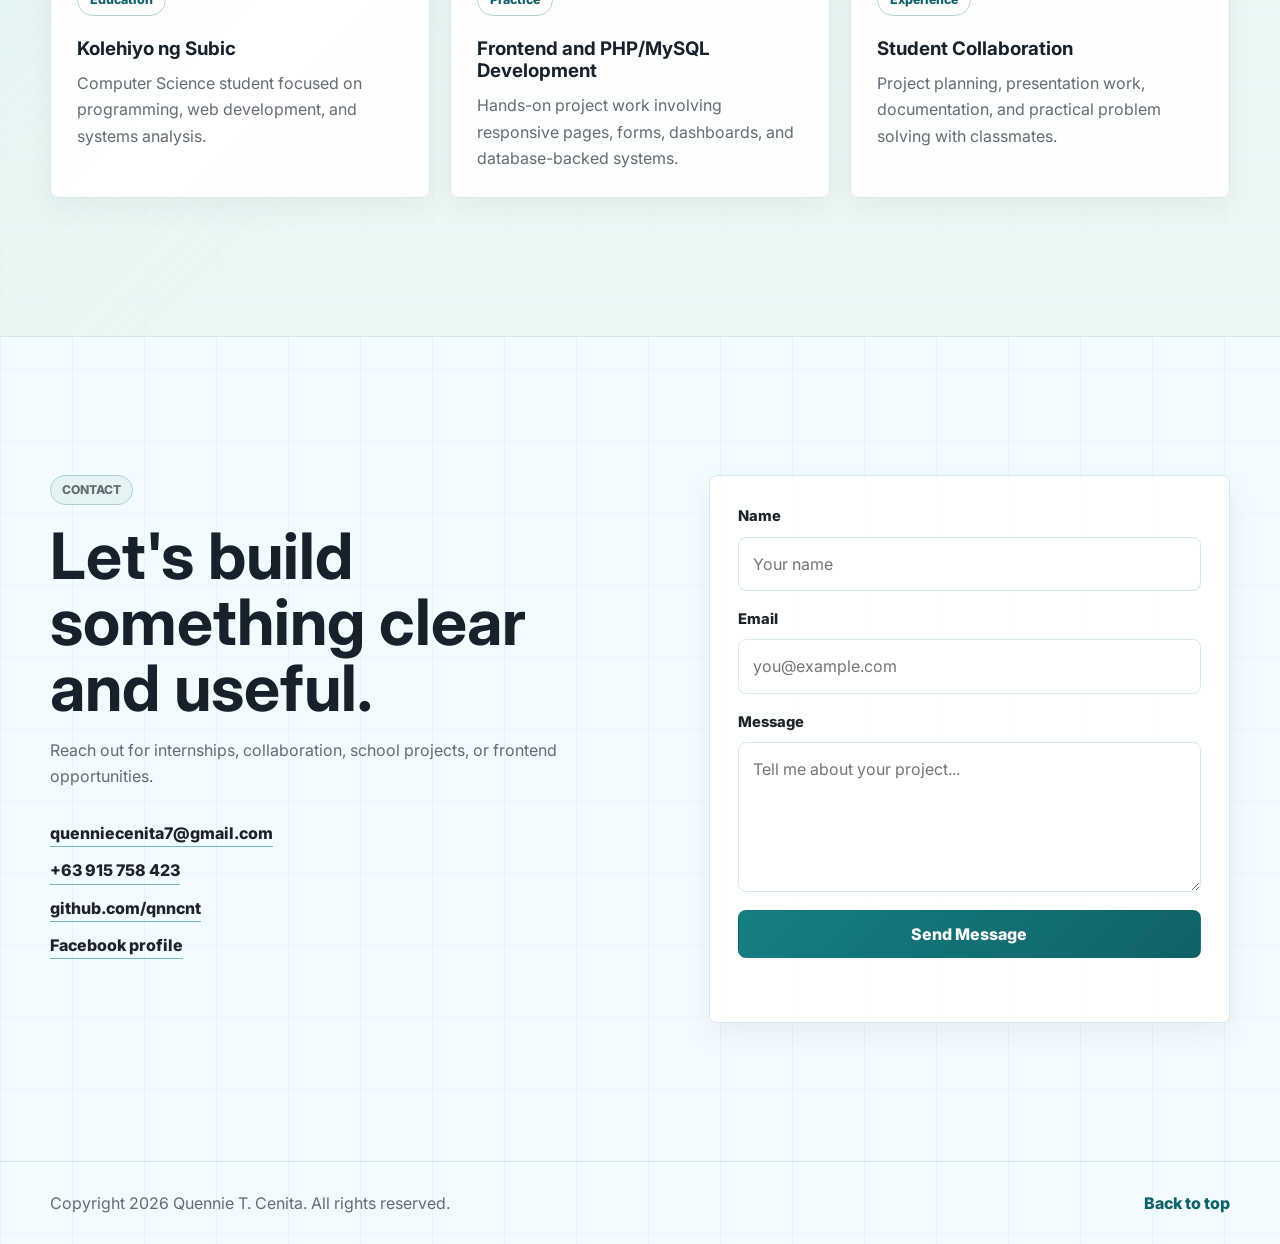
==== commit df3a2118: "update portfolio" ====
--- a/index.html
+++ b/index.html
@@ -252,14 +252,14 @@
             </button>
             <div>
               <span class="design-category">Poster Design</span>
-              <h3>Food Promo Poster</h3>
+              <h3>Coffee Poster</h3>
               <p>A bold poster concept with direct messaging and strong visual contrast.</p>
             </div>
           </article>
 
           <article class="design-card reveal">
             <button class="design-preview" type="button" aria-label="Preview system UI concept">
-              <img src="assets/1.png" alt="System dashboard design" />
+              <img src="assets/5.png" alt="System dashboard design" />
             </button>
             <div>
               <span class="design-category">UI Design</span>
@@ -340,7 +340,7 @@
           <div class="contact-links">
             <a href="mailto:quenniecenita7@gmail.com">quenniecenita7@gmail.com</a>
             <a href="tel:+63915758423">+63 915 758 423</a>
-            <a href="https://github.com/kwini1004" target="_blank" rel="noopener">github.com/kwini1004</a>
+            <a href="https://github.com/qnncnt" target="_blank" rel="noopener">github.com/qnncnt</a>
             <a href="https://www.facebook.com/share/17n48qRCVo" target="_blank" rel="noopener">Facebook profile</a>
           </div>
         </div>
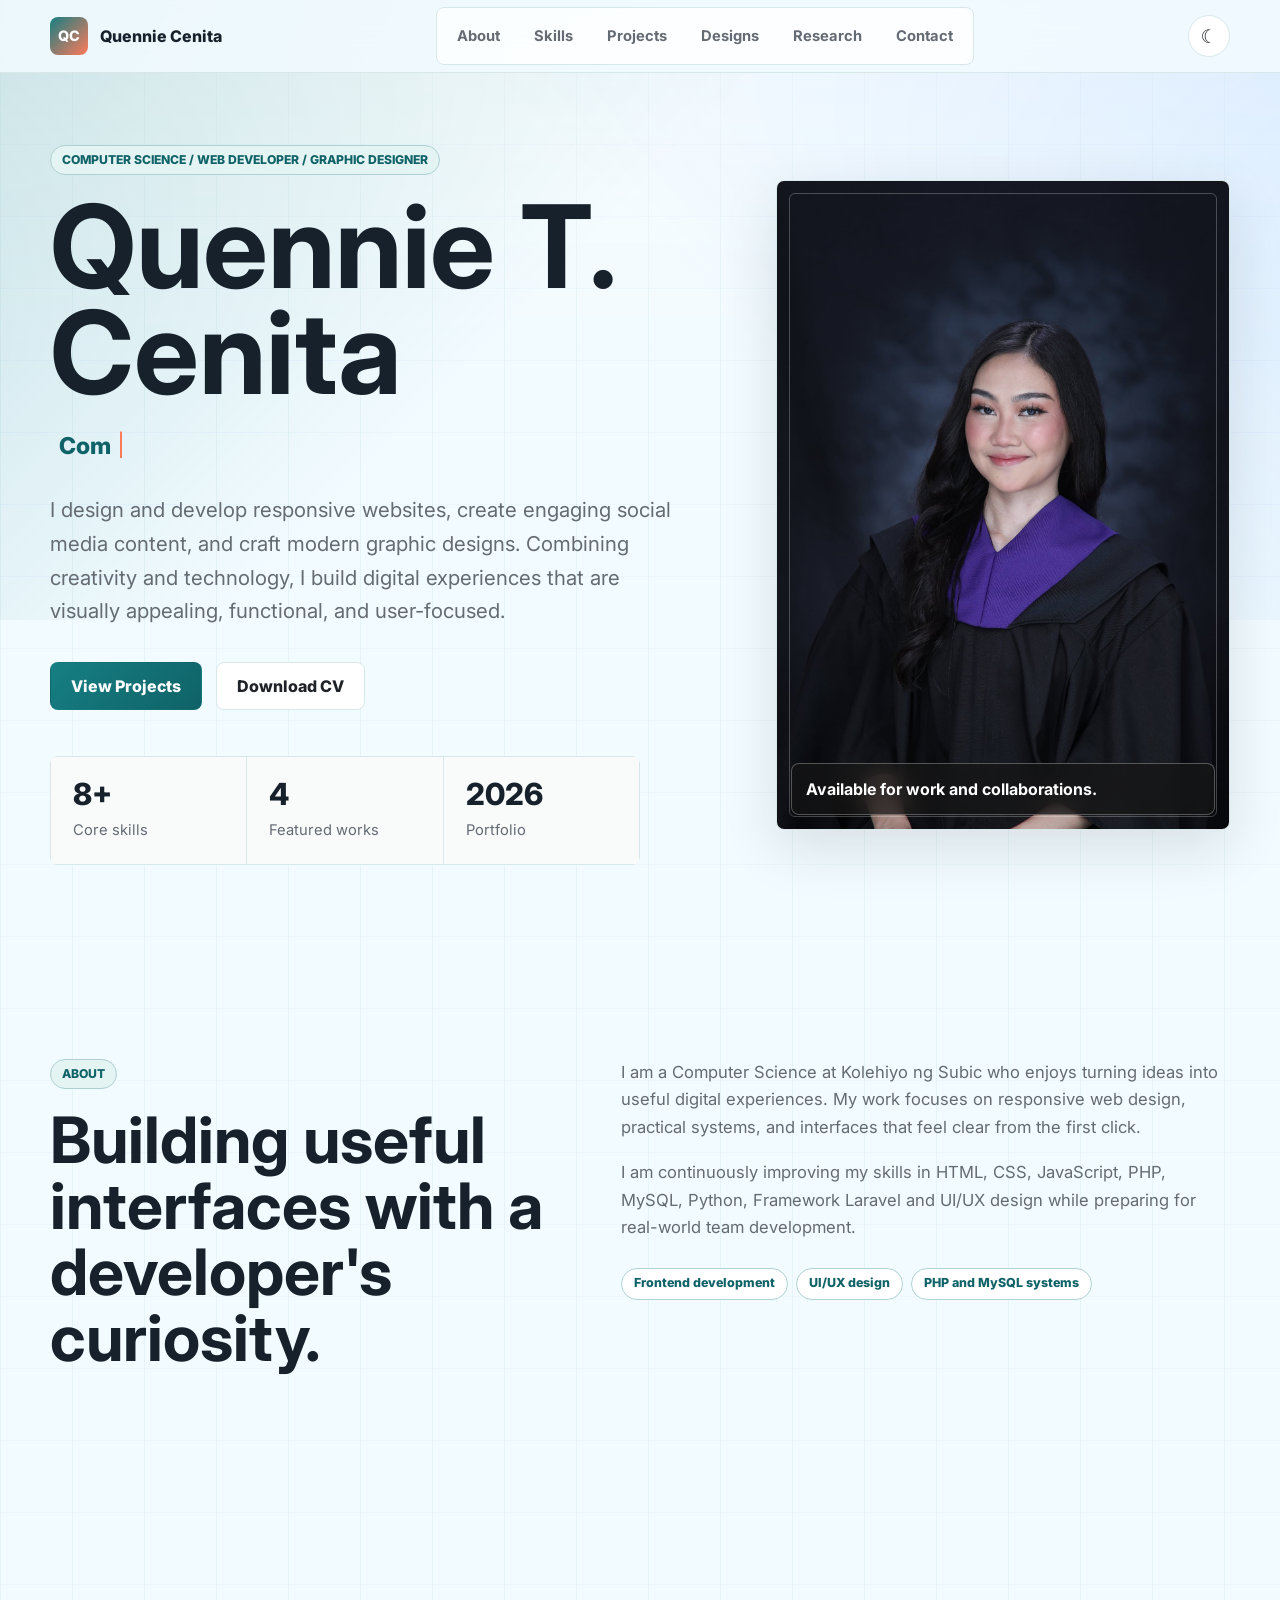
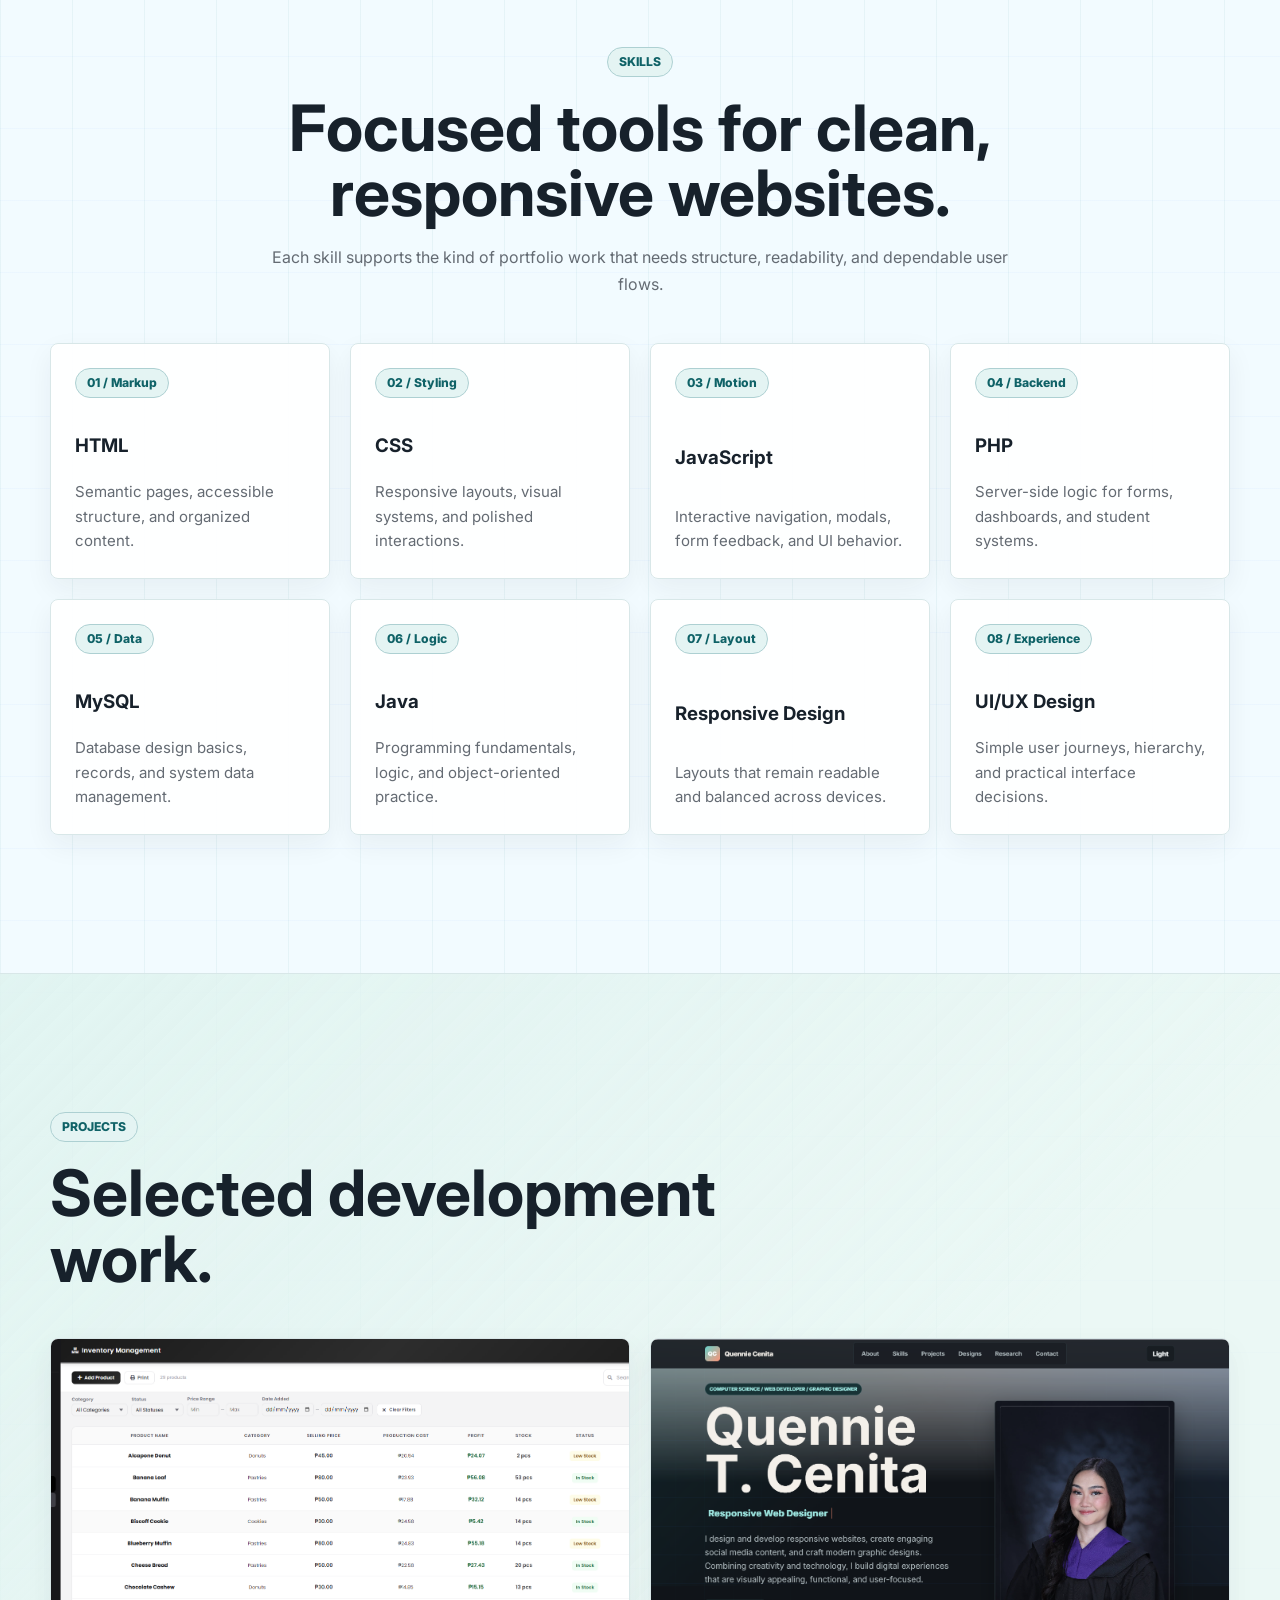
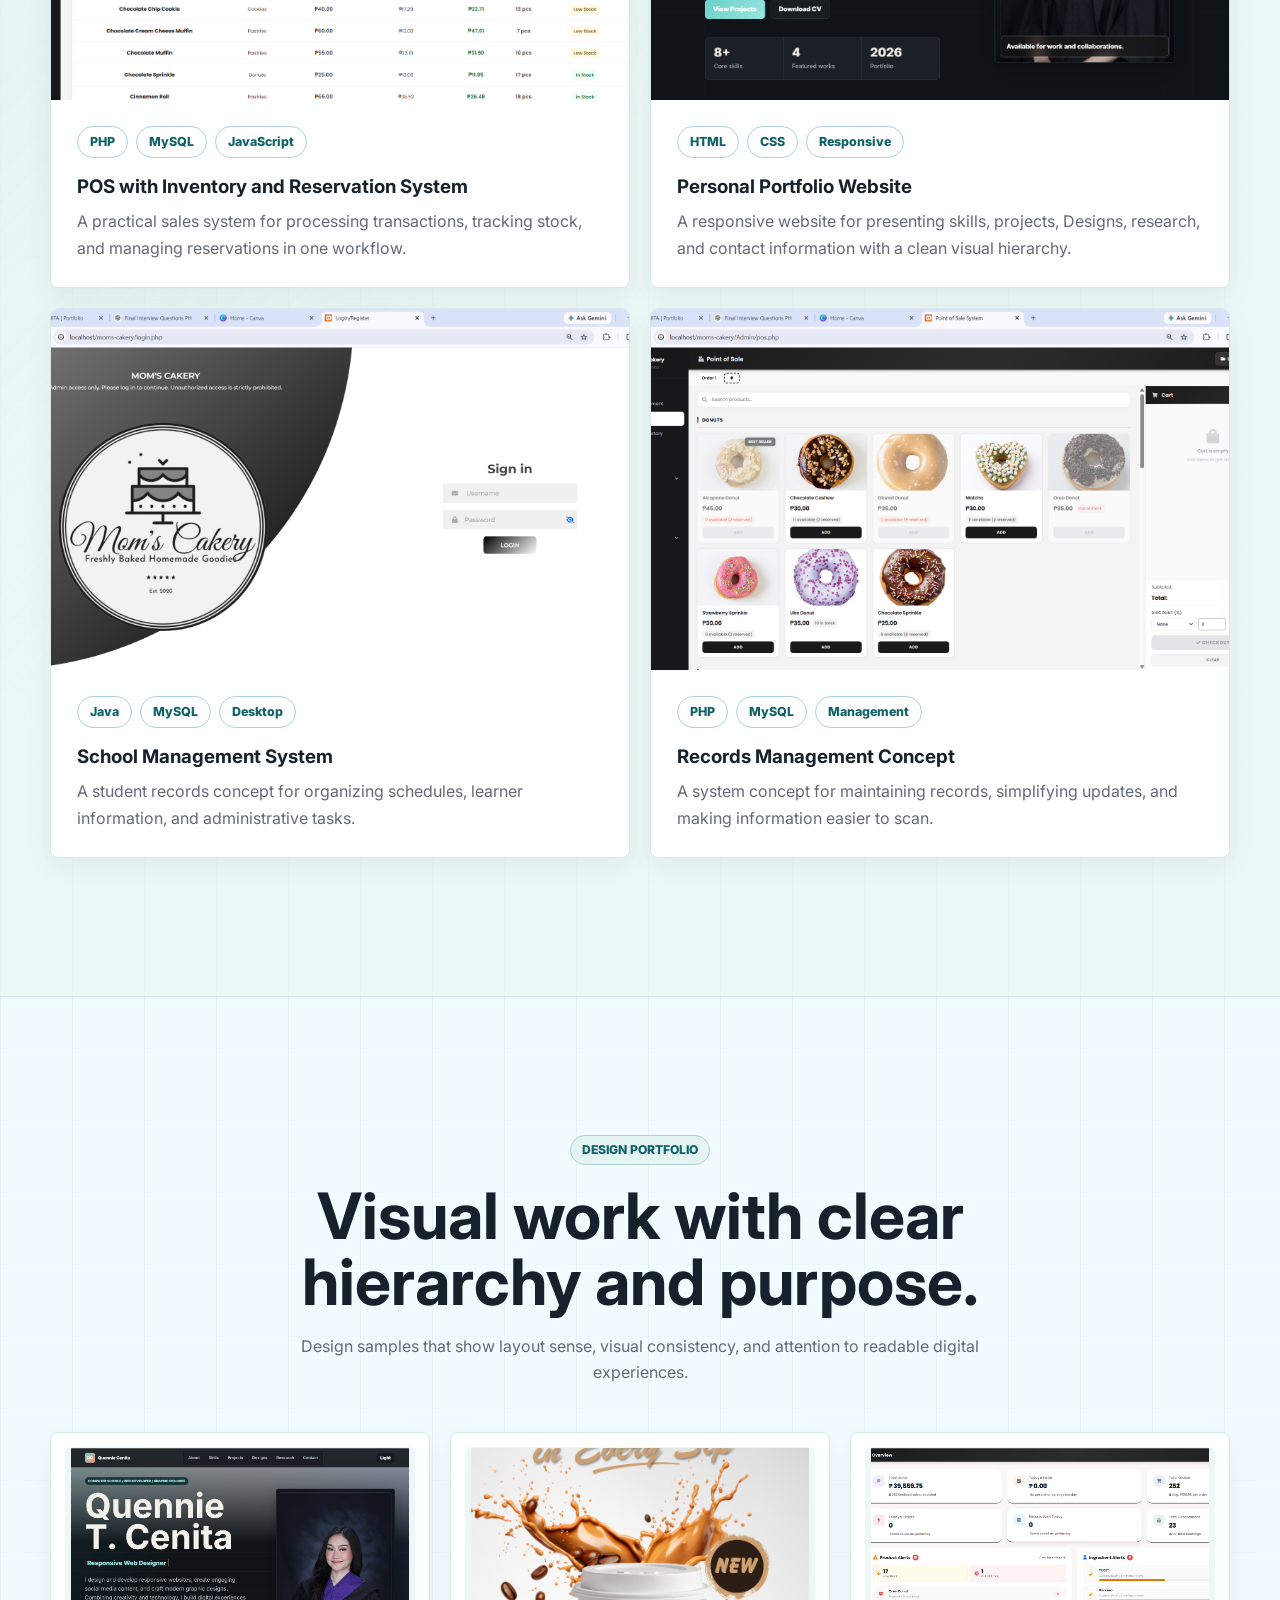
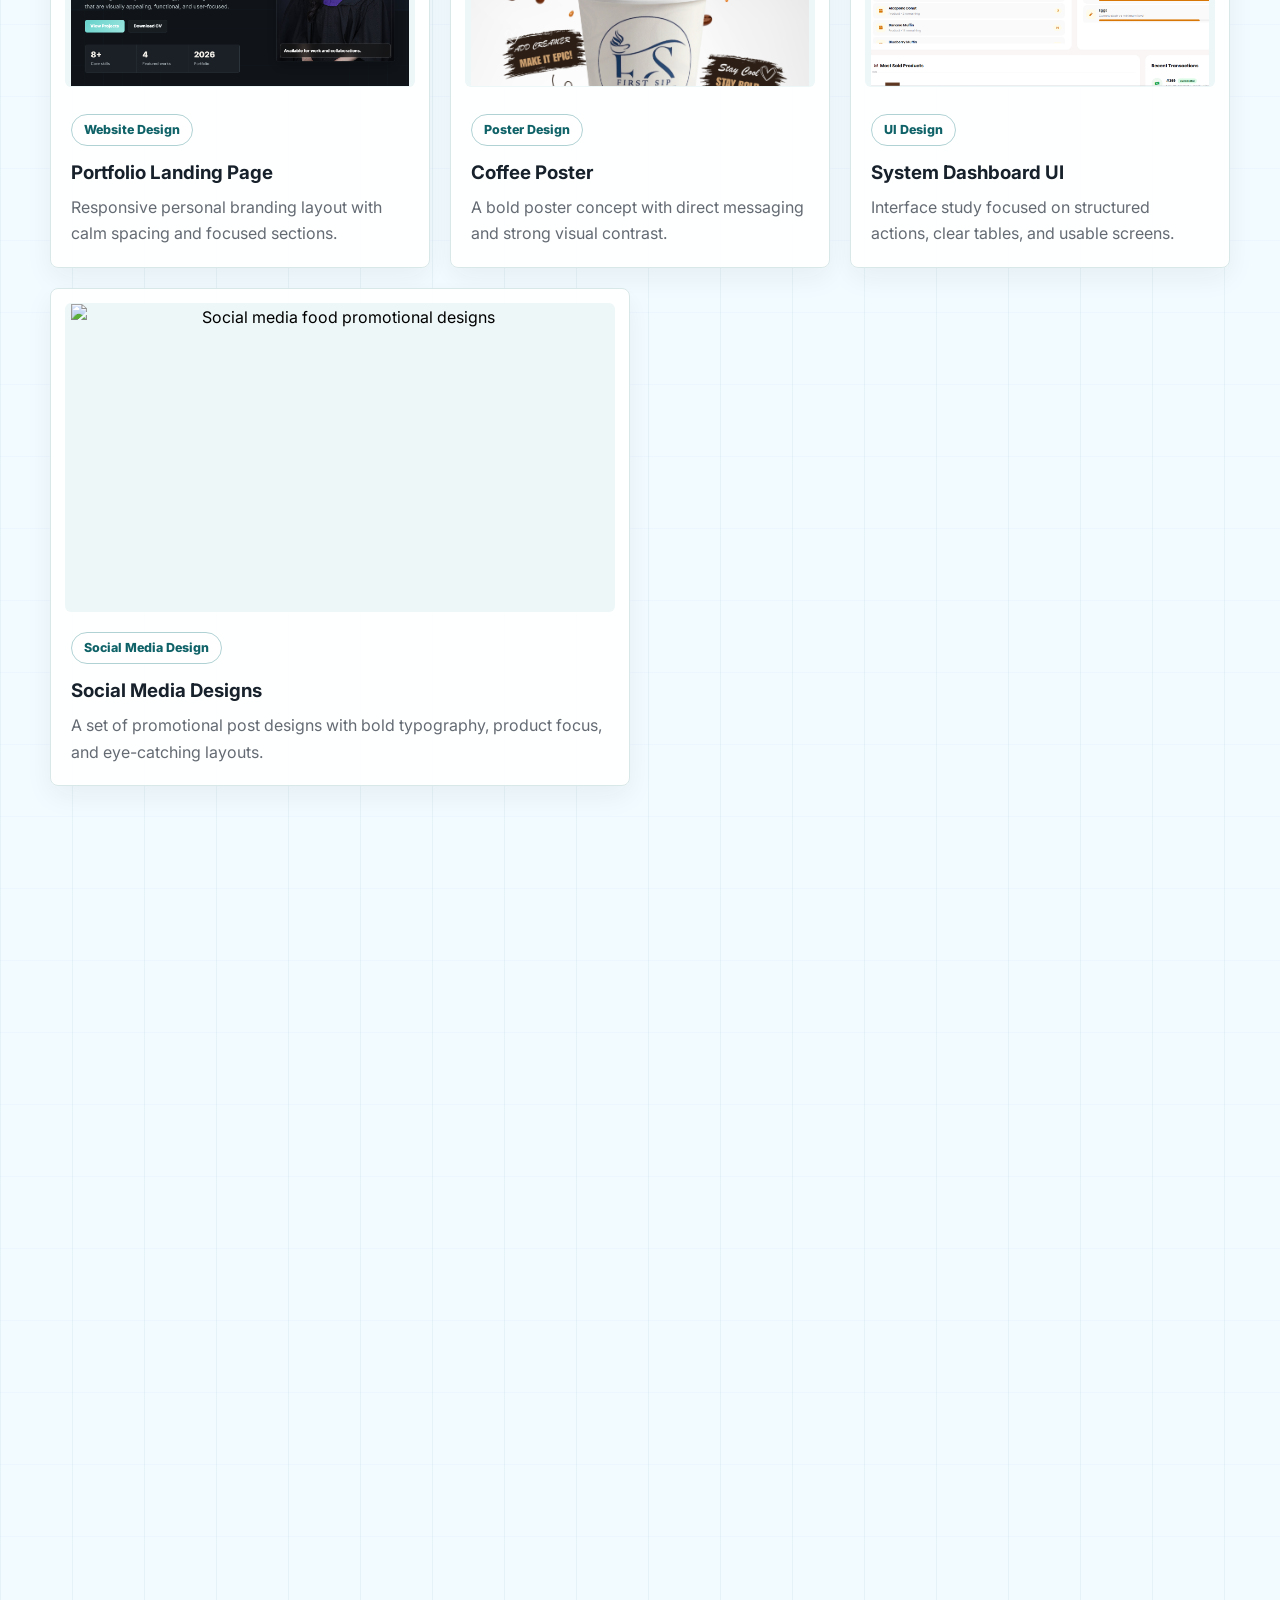
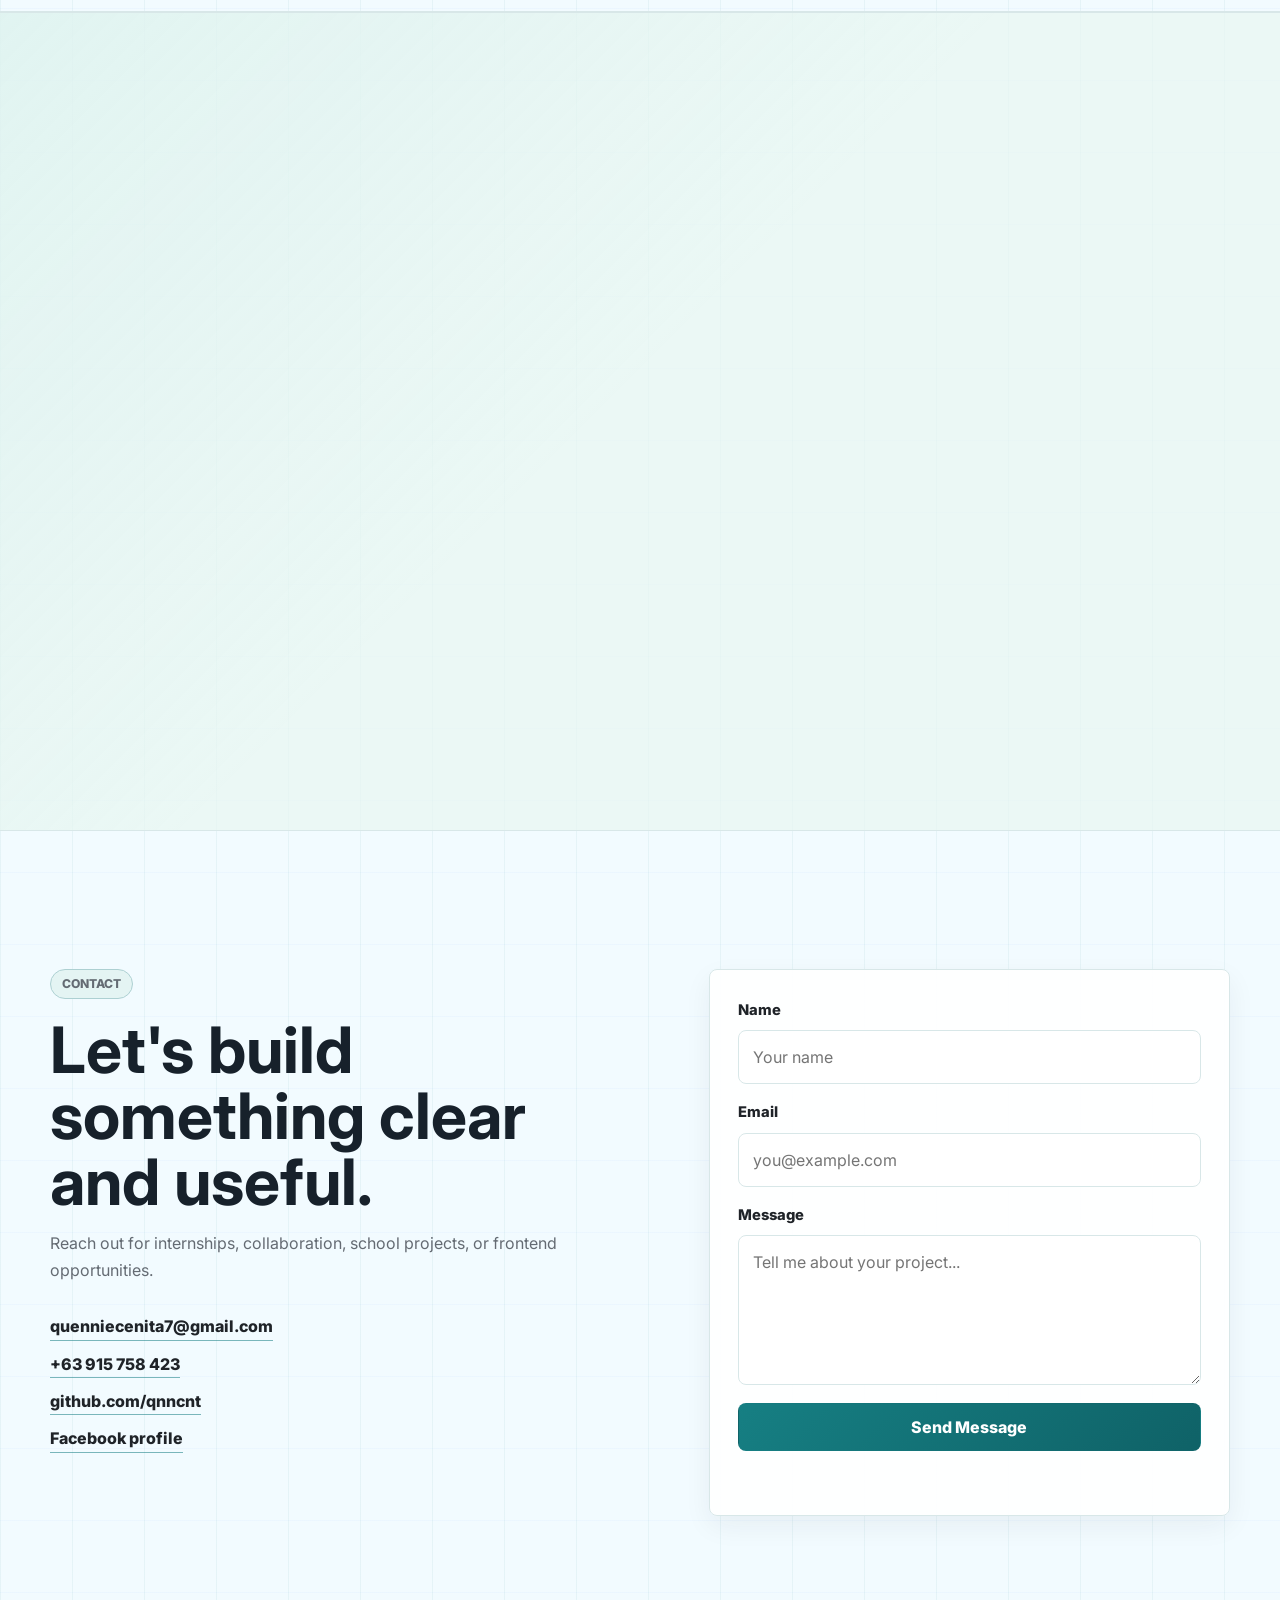
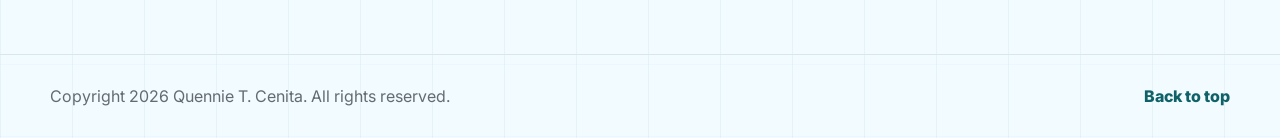
==== commit 7a5f2747: "update portfolio" ====
--- a/index.html
+++ b/index.html
@@ -33,7 +33,7 @@
         <a href="#contact" class="nav-link">Contact</a>
       </nav>
 
-      <button class="theme-toggle" id="themeToggle" type="button" aria-label="Toggle color theme">Dark</button>
+      <button class="theme-toggle" id="themeToggle" type="button" aria-label="Toggle color theme"></button>
     </div>
   </header>
 
@@ -267,6 +267,17 @@
               <p>Interface study focused on structured actions, clear tables, and usable screens.</p>
             </div>
           </article>
+
+          <article class="design-card design-card-featured reveal">
+            <button class="design-preview" type="button" aria-label="Preview social media designs">
+              <img src="assets/0.psd.png" alt="Social media food promotional designs" />
+            </button>
+            <div>
+              <span class="design-category">Social Media Design</span>
+              <h3>Social Media Designs</h3>
+              <p>A set of promotional post designs with bold typography, product focus, and eye-catching layouts.</p>
+            </div>
+          </article>
         </div>
       </div>
     </section>
@@ -375,7 +386,7 @@
   <div class="design-modal" id="designModal" aria-hidden="true">
     <div class="design-modal-backdrop" data-close-design></div>
     <div class="design-modal-panel" role="dialog" aria-modal="true" aria-label="Design preview">
-      <button class="design-modal-close" type="button" data-close-design aria-label="Close preview">Close</button>
+      <button class="design-modal-close" type="button" data-close-design aria-label="Close preview">×</button>
       <img id="designModalImage" src="" alt="Expanded design preview" />
     </div>
   </div>
--- a/style.css
+++ b/style.css
@@ -198,8 +198,15 @@
 }
 
 .theme-toggle {
-  padding: 0 14px;
+  width: 42px;
+  height: 42px;
+  display: grid;
+  place-items: center;
+  padding: 0;
+  border-radius: 50%;
+  font-size: 1.15rem;
   font-weight: 800;
+  line-height: 1;
 }
 
 .theme-toggle:hover,
@@ -635,26 +642,35 @@
 }
 
 .design-grid {
-  grid-template-columns: repeat(auto-fit, minmax(min(100%, 280px), 1fr));
+  grid-template-columns: repeat(6, 1fr);
 }
 
 .design-card {
   min-width: 0;
-  padding: 12px;
+  grid-column: span 2;
+  padding: 14px;
   transition: transform var(--transition), border-color var(--transition), box-shadow var(--transition);
+}
+
+.design-card-featured {
+  grid-column: span 3;
 }
 
 .design-preview {
   width: 100%;
-  aspect-ratio: 4 / 3;
+  aspect-ratio: 16 / 11;
   border-radius: 6px;
   background: var(--surface-muted);
   overflow: hidden;
   cursor: pointer;
 }
 
+.design-card-featured .design-preview {
+  aspect-ratio: 16 / 9;
+}
+
 .design-card > div {
-  padding: 22px 8px 8px;
+  padding: 20px 6px 6px;
 }
 
 .design-card h3 {
@@ -906,15 +922,26 @@
   left: 100%;
   z-index: 1;
   margin: 0 0 10px auto;
-  display: block;
-  min-height: 40px;
-  padding: 0 14px;
+  display: grid;
+  place-items: center;
+  width: 42px;
+  height: 42px;
+  padding: 0;
   border: 1px solid var(--line);
-  border-radius: var(--radius);
+  border-radius: 50%;
   background: var(--surface);
   color: var(--text);
   cursor: pointer;
+  font-size: 1.75rem;
   font-weight: 800;
+  line-height: 1;
+  transition: transform var(--transition), border-color var(--transition), background var(--transition);
+}
+
+.design-modal-close:hover {
+  transform: translateY(-1px);
+  border-color: var(--accent);
+  background: var(--surface-muted);
 }
 
 .reveal {
@@ -1013,6 +1040,13 @@
   }
 }
 
+@media (max-width: 960px) {
+  .design-card,
+  .design-card-featured {
+    grid-column: span 3;
+  }
+}
+
 @media (max-width: 860px) {
   .section {
     padding: 72px 0;
@@ -1077,6 +1111,11 @@
   .design-grid,
   .timeline-grid {
     grid-template-columns: 1fr;
+  }
+
+  .design-card,
+  .design-card-featured {
+    grid-column: 1;
   }
 
   .hero-metrics div {
@@ -1143,7 +1182,9 @@
   }
 
   .theme-toggle {
-    padding: 0 10px;
+    width: 38px;
+    height: 38px;
+    padding: 0;
     font-size: 0.86rem;
   }
 
@@ -1192,6 +1233,7 @@
   }
 
   .design-modal-close {
-    width: 100%;
-  }
-}
+    width: 38px;
+    height: 38px;
+  }
+}
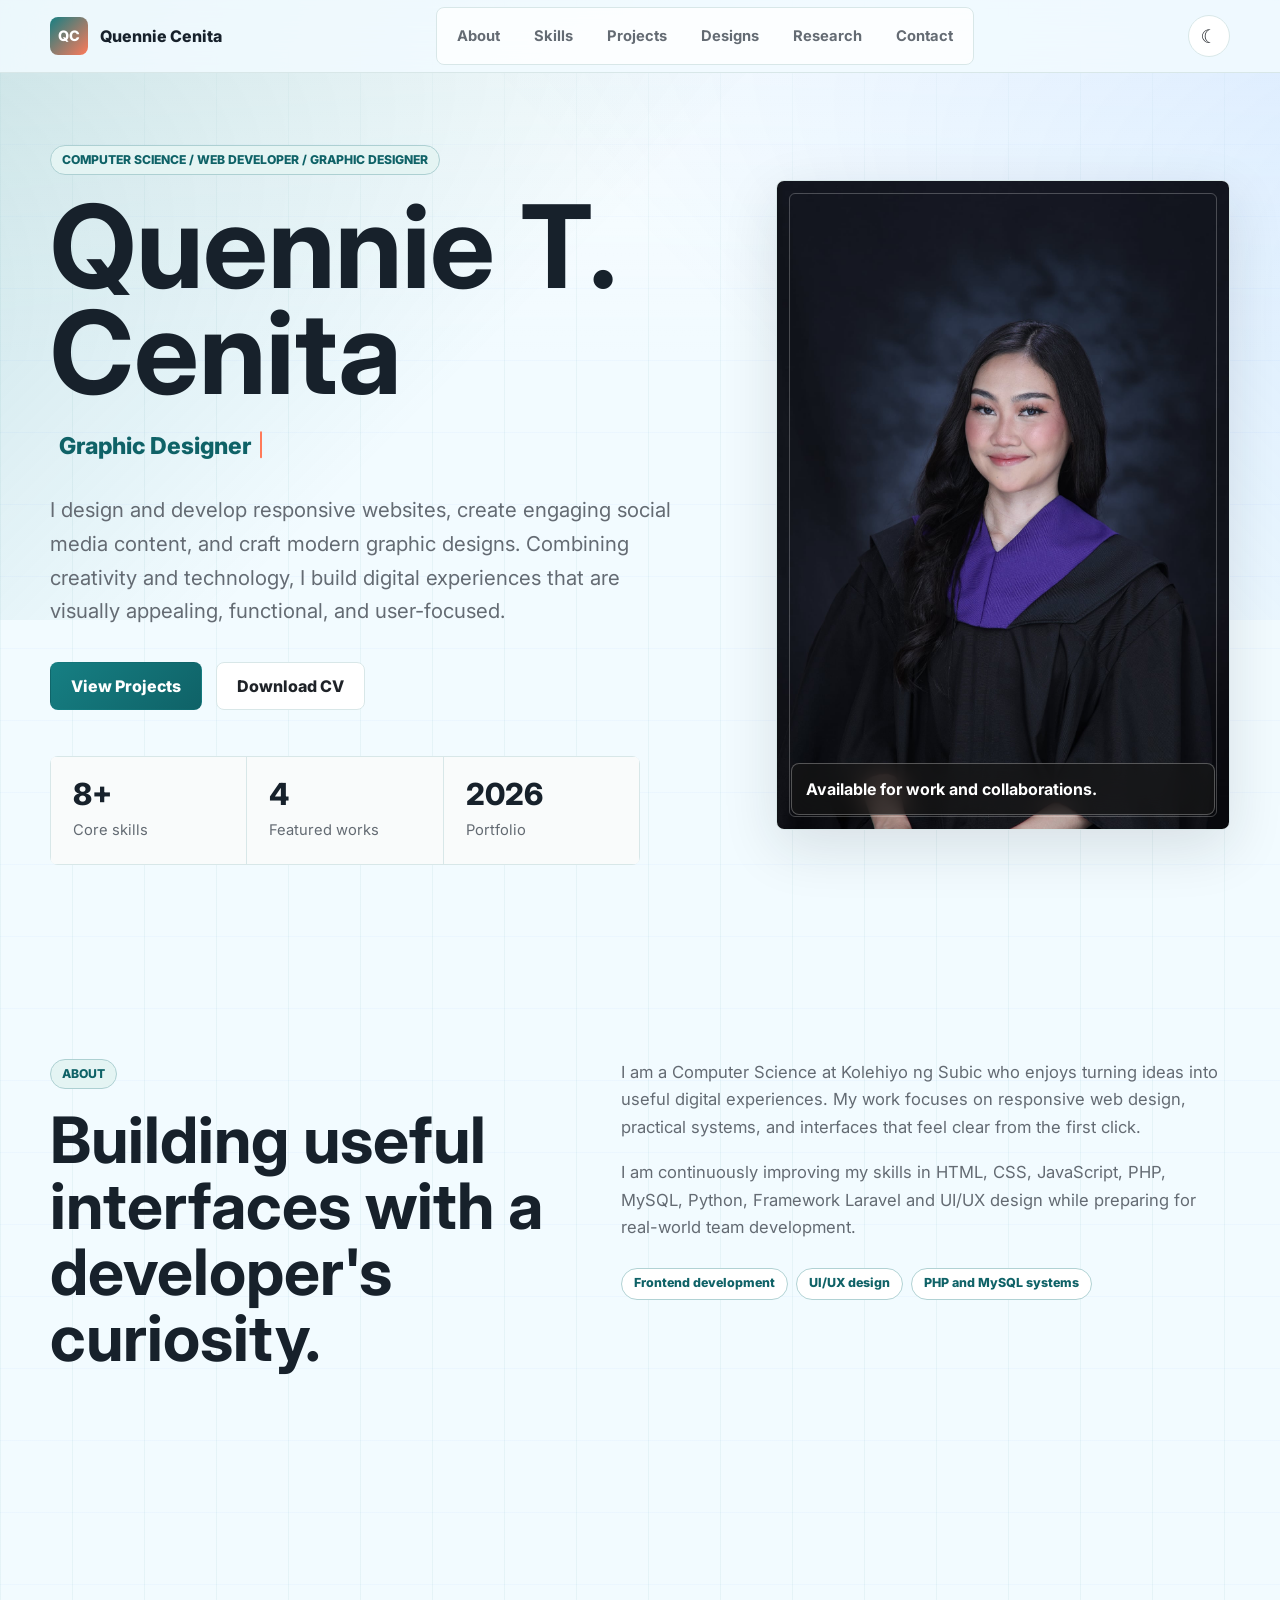
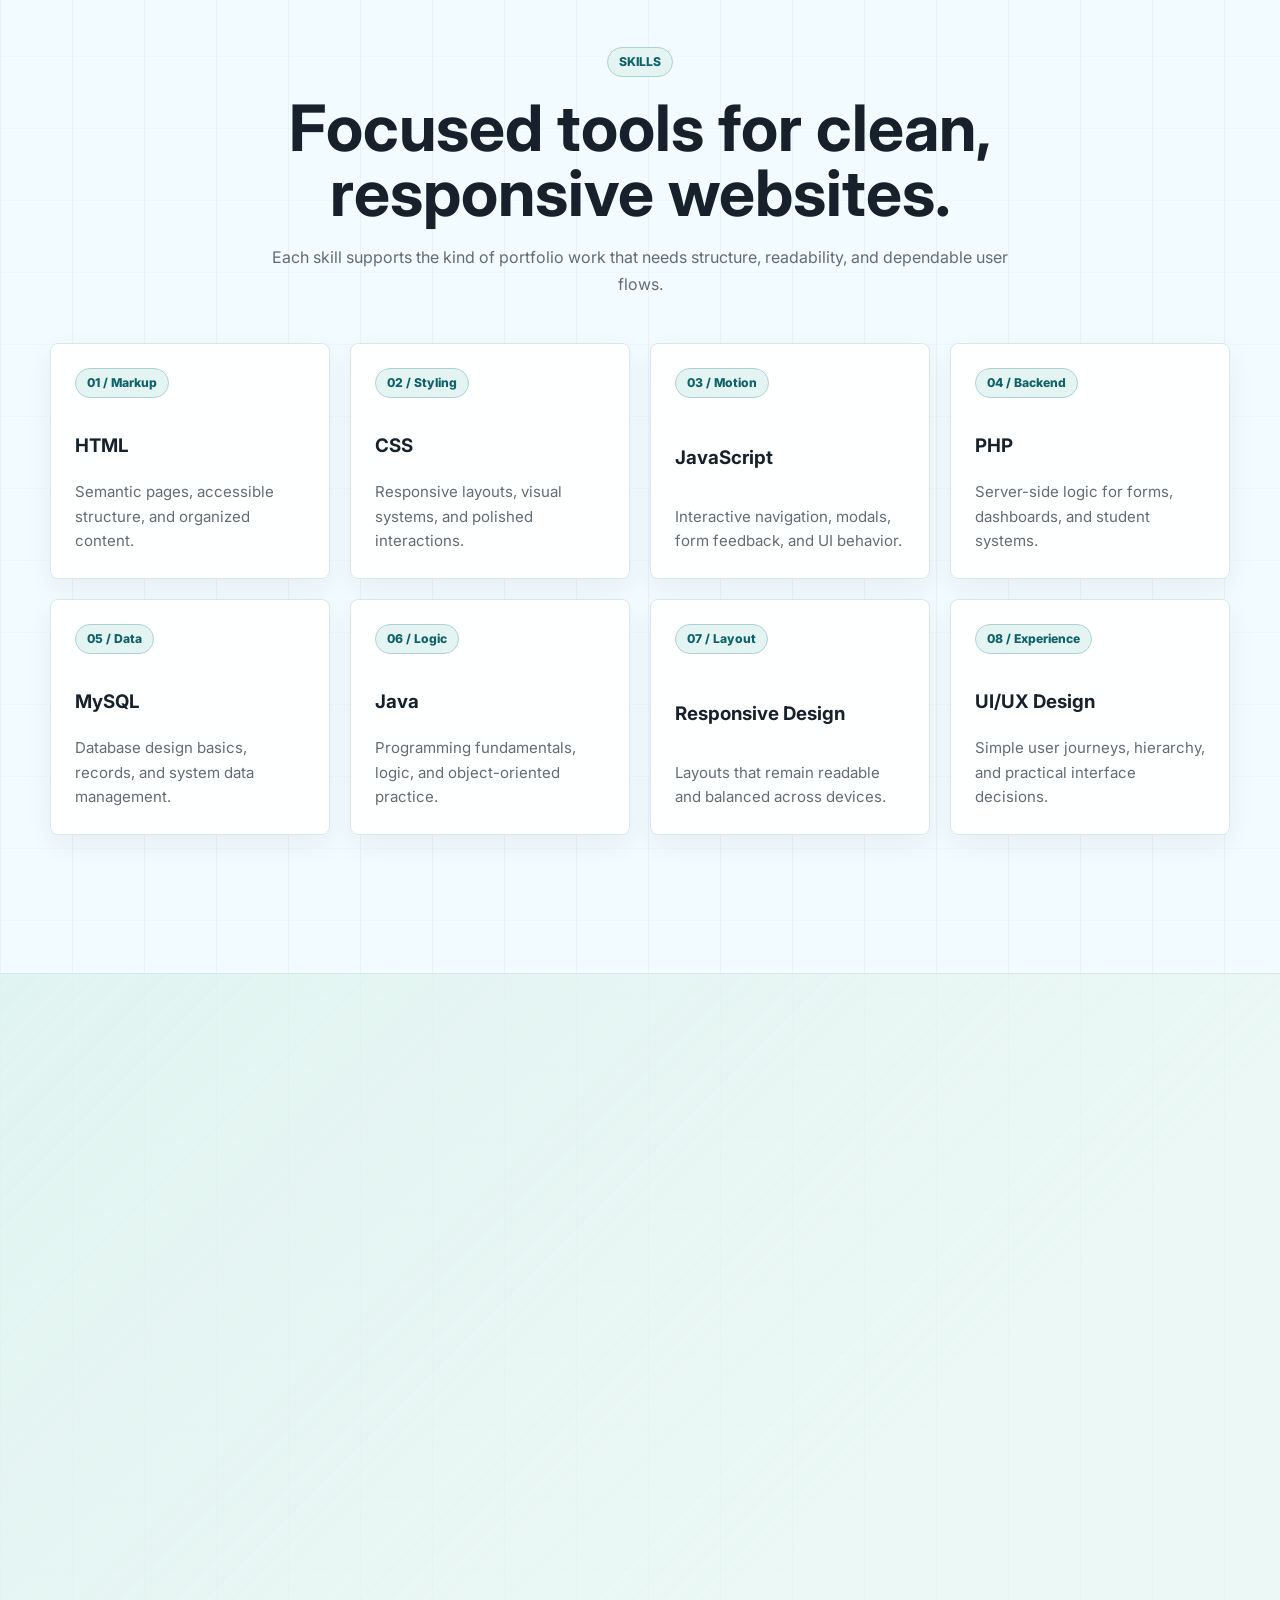
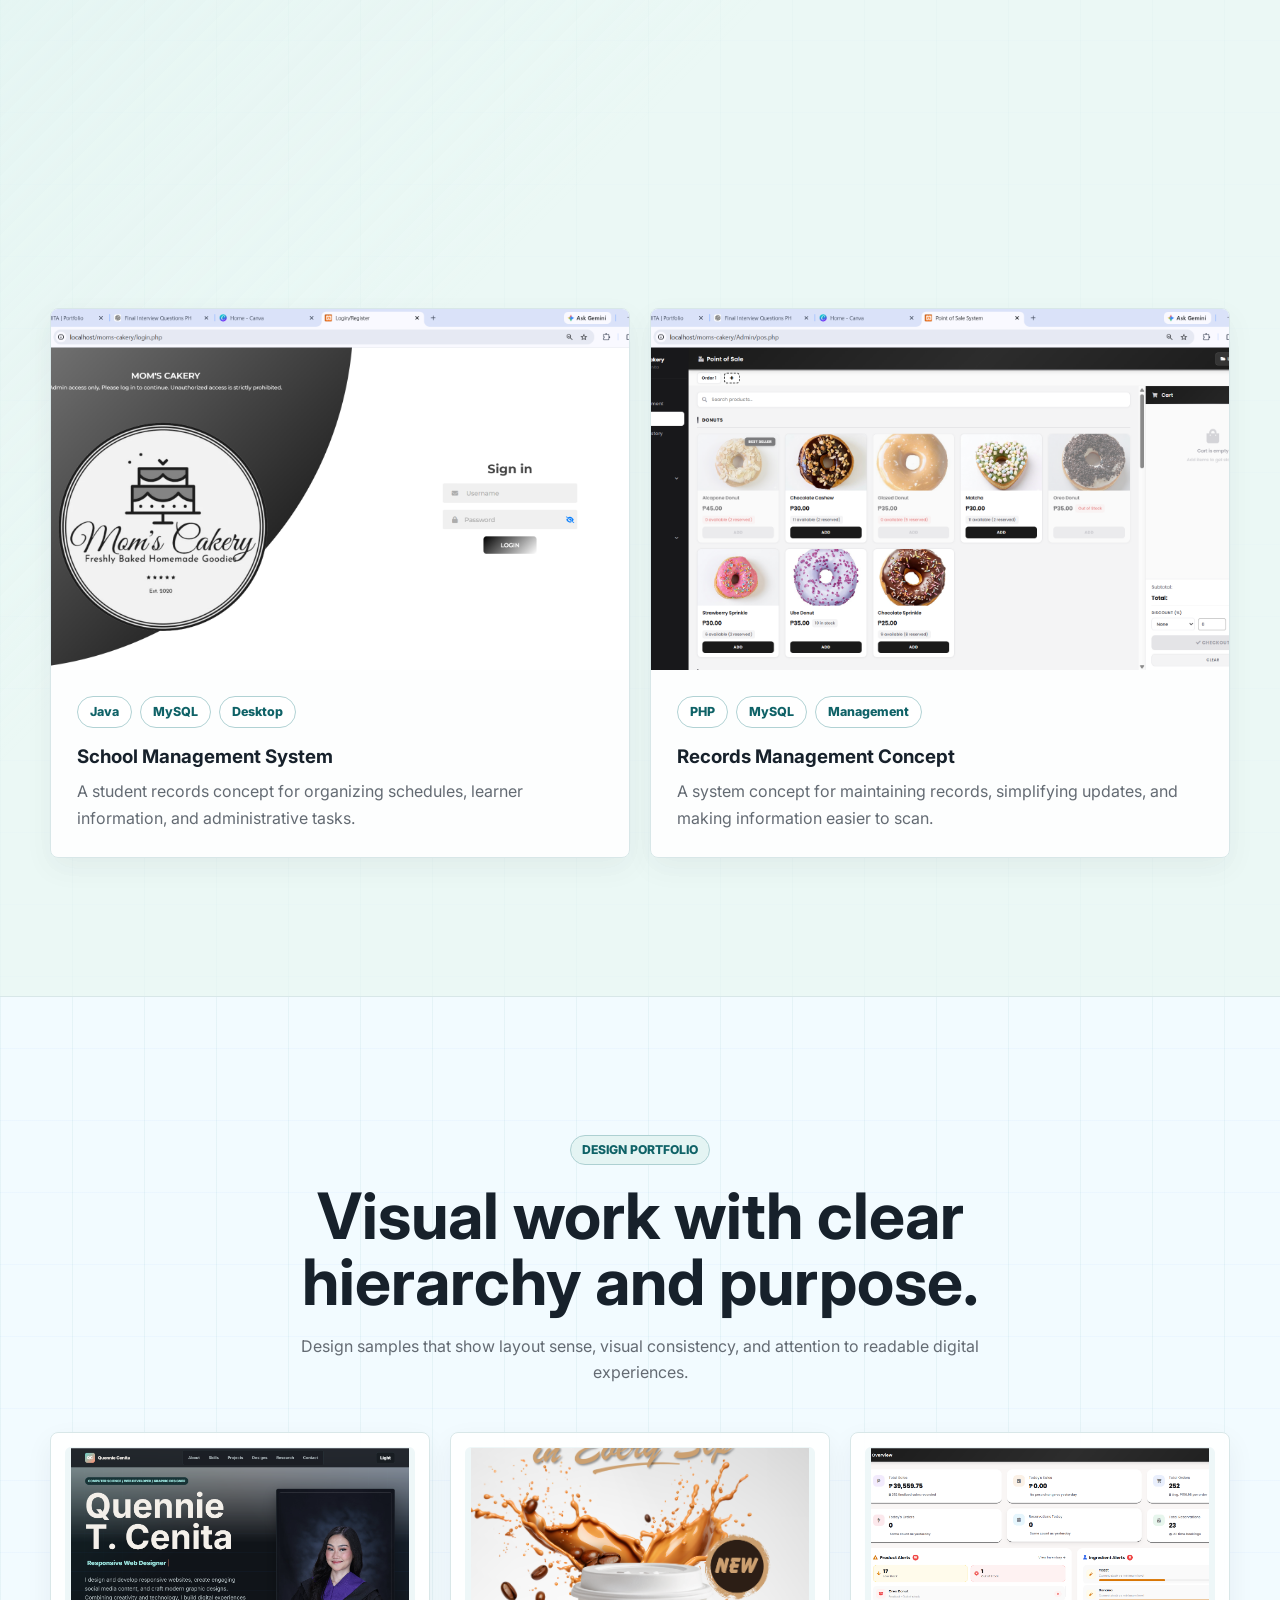
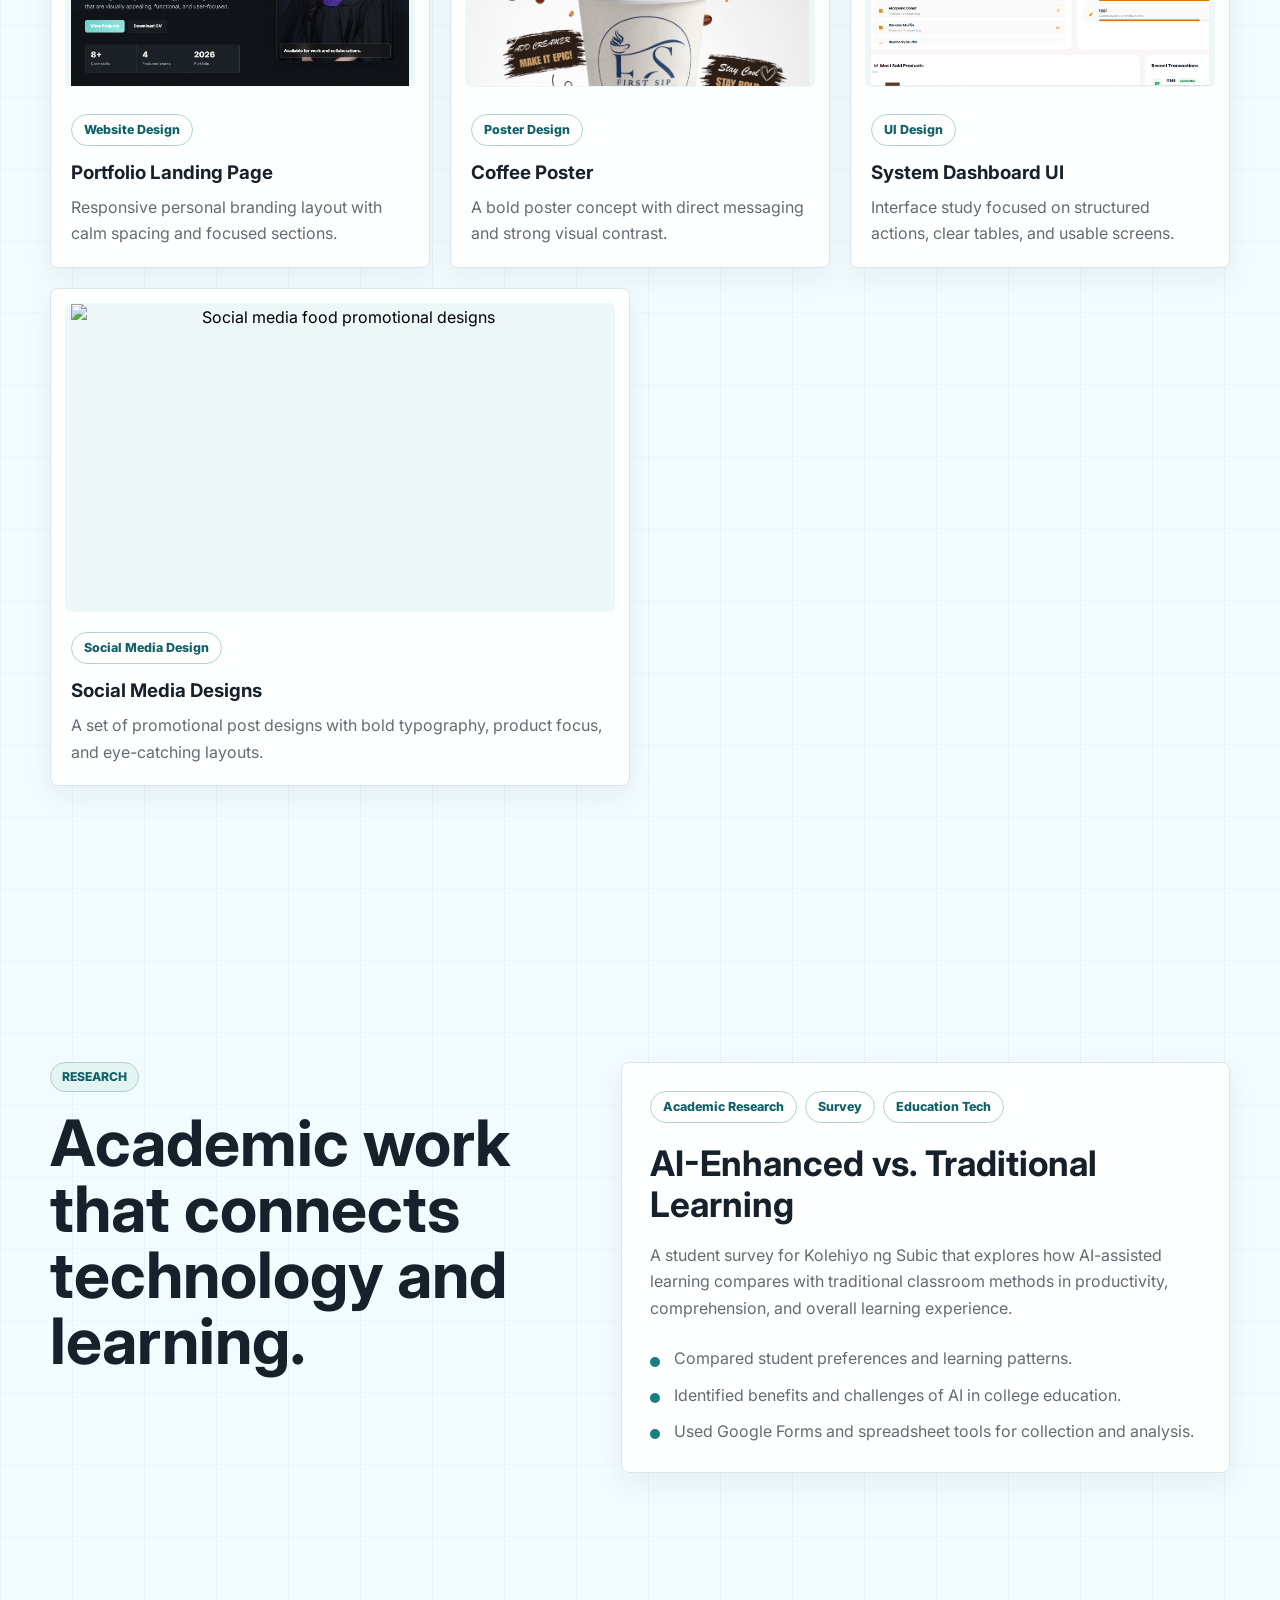
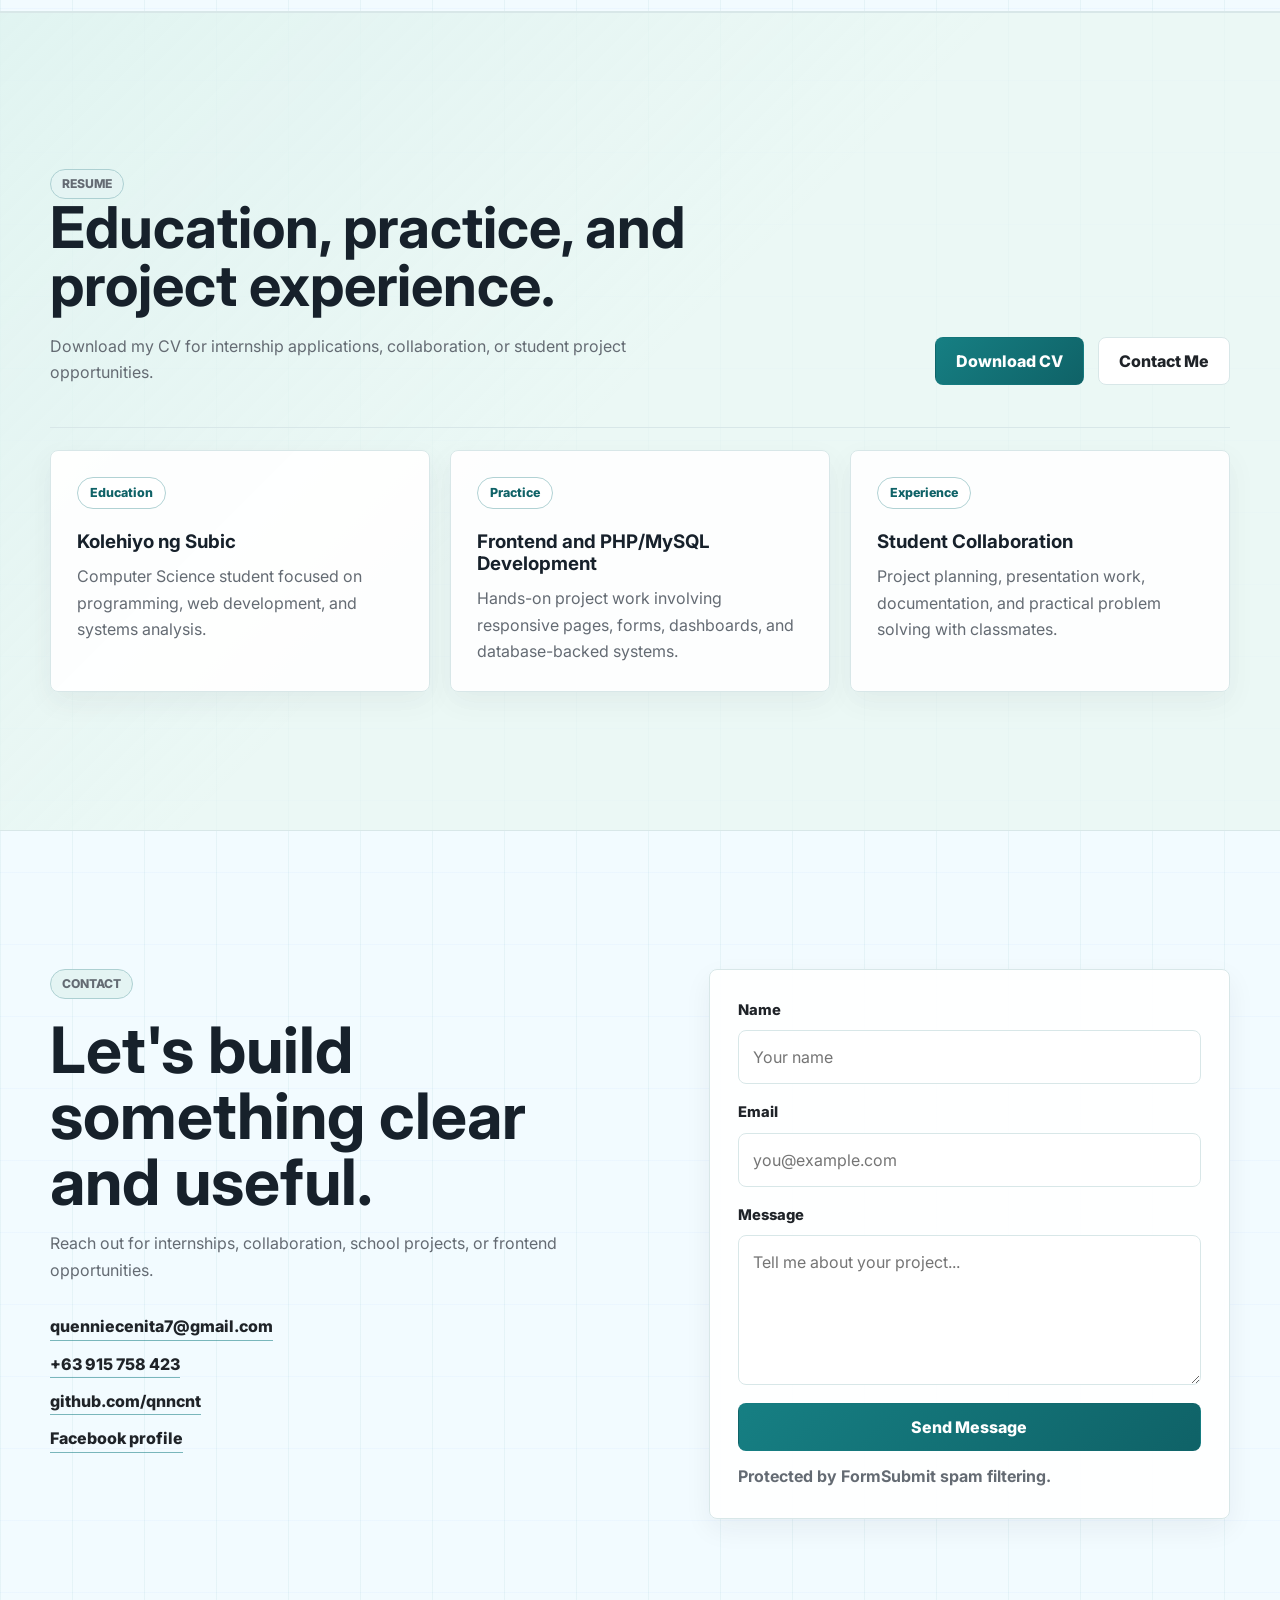
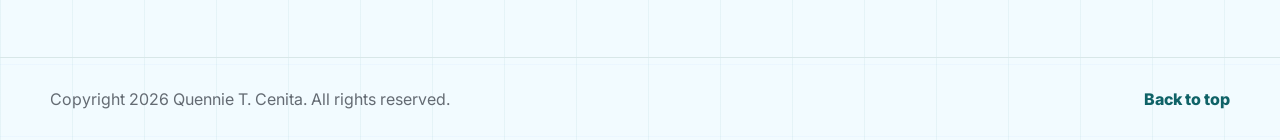
==== commit e9a9dd28: "update portfolio" ====
--- a/index.html
+++ b/index.html
@@ -356,7 +356,10 @@
           </div>
         </div>
 
-        <form class="contact-form reveal" id="contactForm">
+        <form class="contact-form reveal" id="contactForm" action="https://formsubmit.co/quenniecenita7@gmail.com" method="POST">
+          <input type="hidden" name="_subject" value="New Portfolio Contact Form Message" />
+          <input type="hidden" name="_next" id="formRedirect" value="" />
+          <input type="text" name="_honey" tabindex="-1" autocomplete="off" aria-hidden="true" style="display: none;" />
           <div class="field">
             <label for="name">Name</label>
             <input id="name" name="name" type="text" autocomplete="name" placeholder="Your name" required />
@@ -370,7 +373,7 @@
             <textarea id="message" name="message" placeholder="Tell me about your project..." required></textarea>
           </div>
           <button class="btn btn-primary" type="submit">Send Message</button>
-          <p class="form-note" id="formNote" role="status" aria-live="polite"></p>
+          <p class="form-note" id="formNote" role="status" aria-live="polite">Protected by FormSubmit spam filtering.</p>
         </form>
       </div>
     </section>
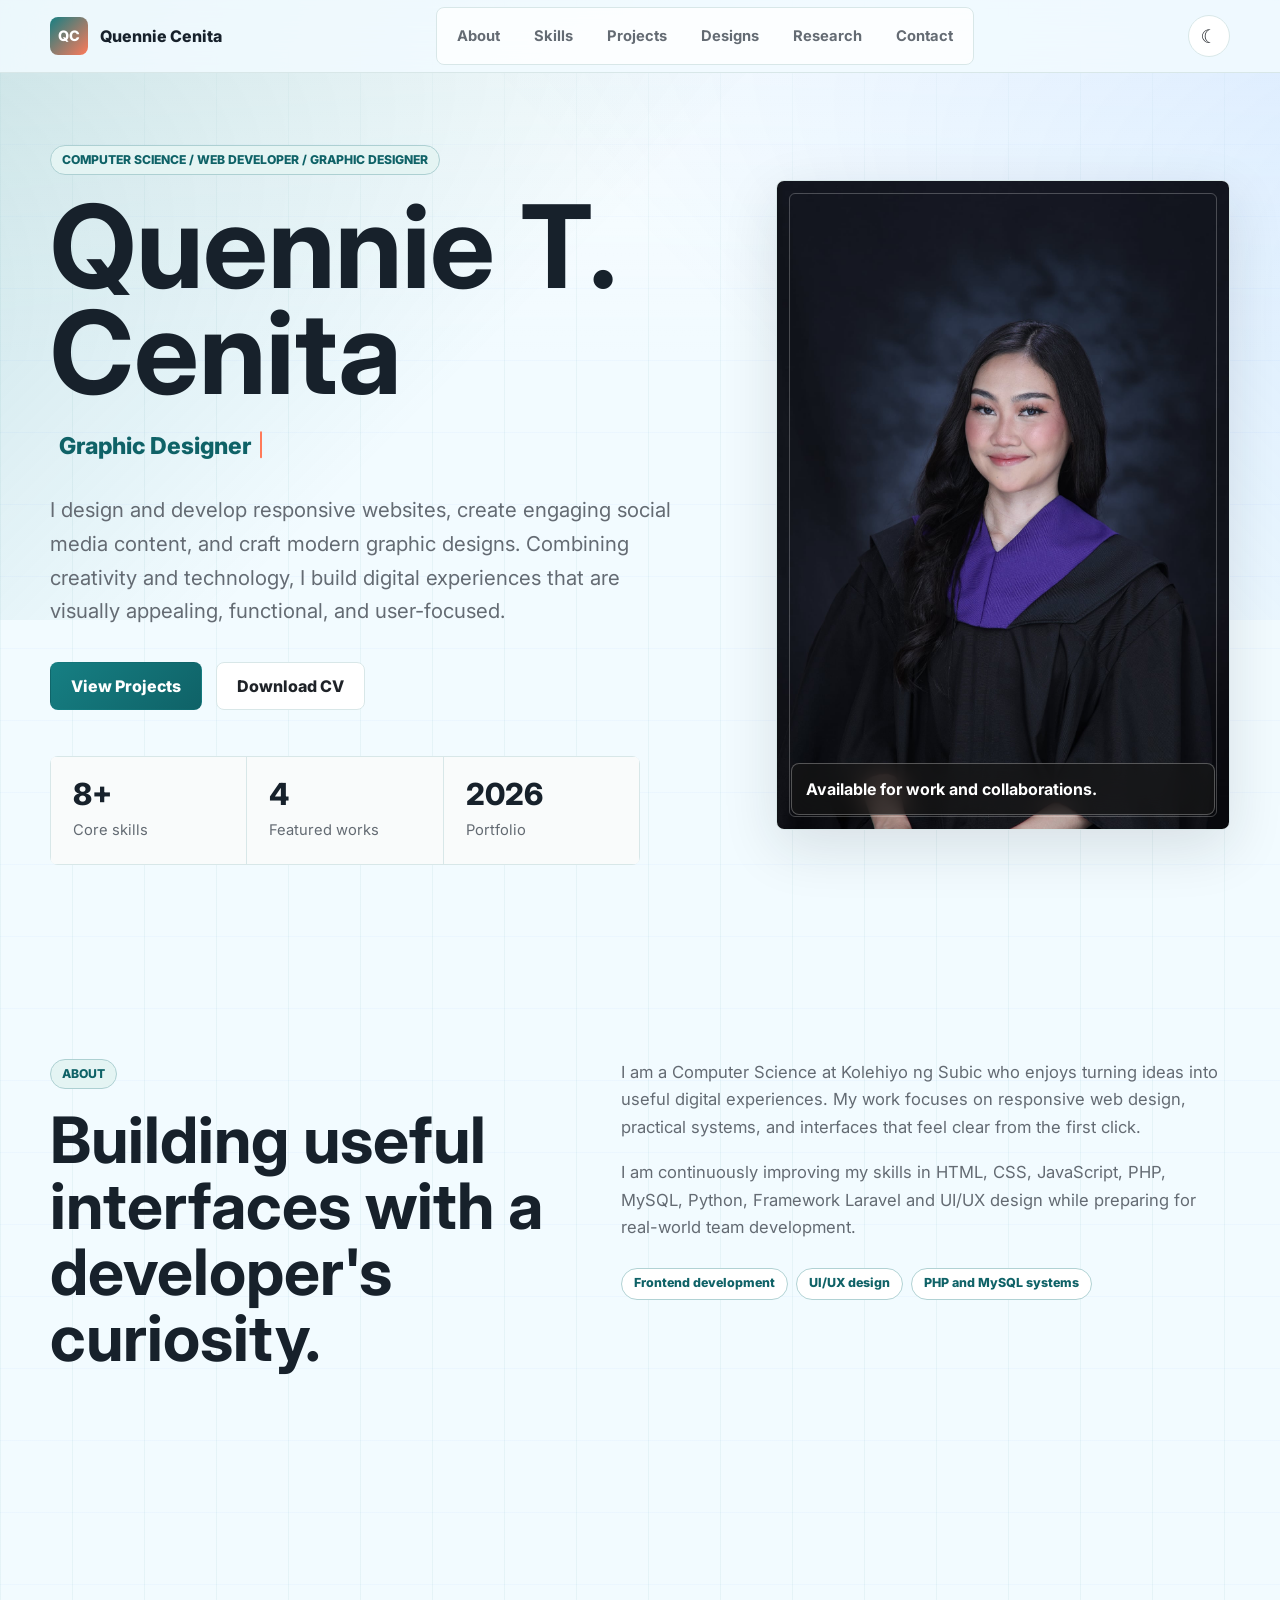
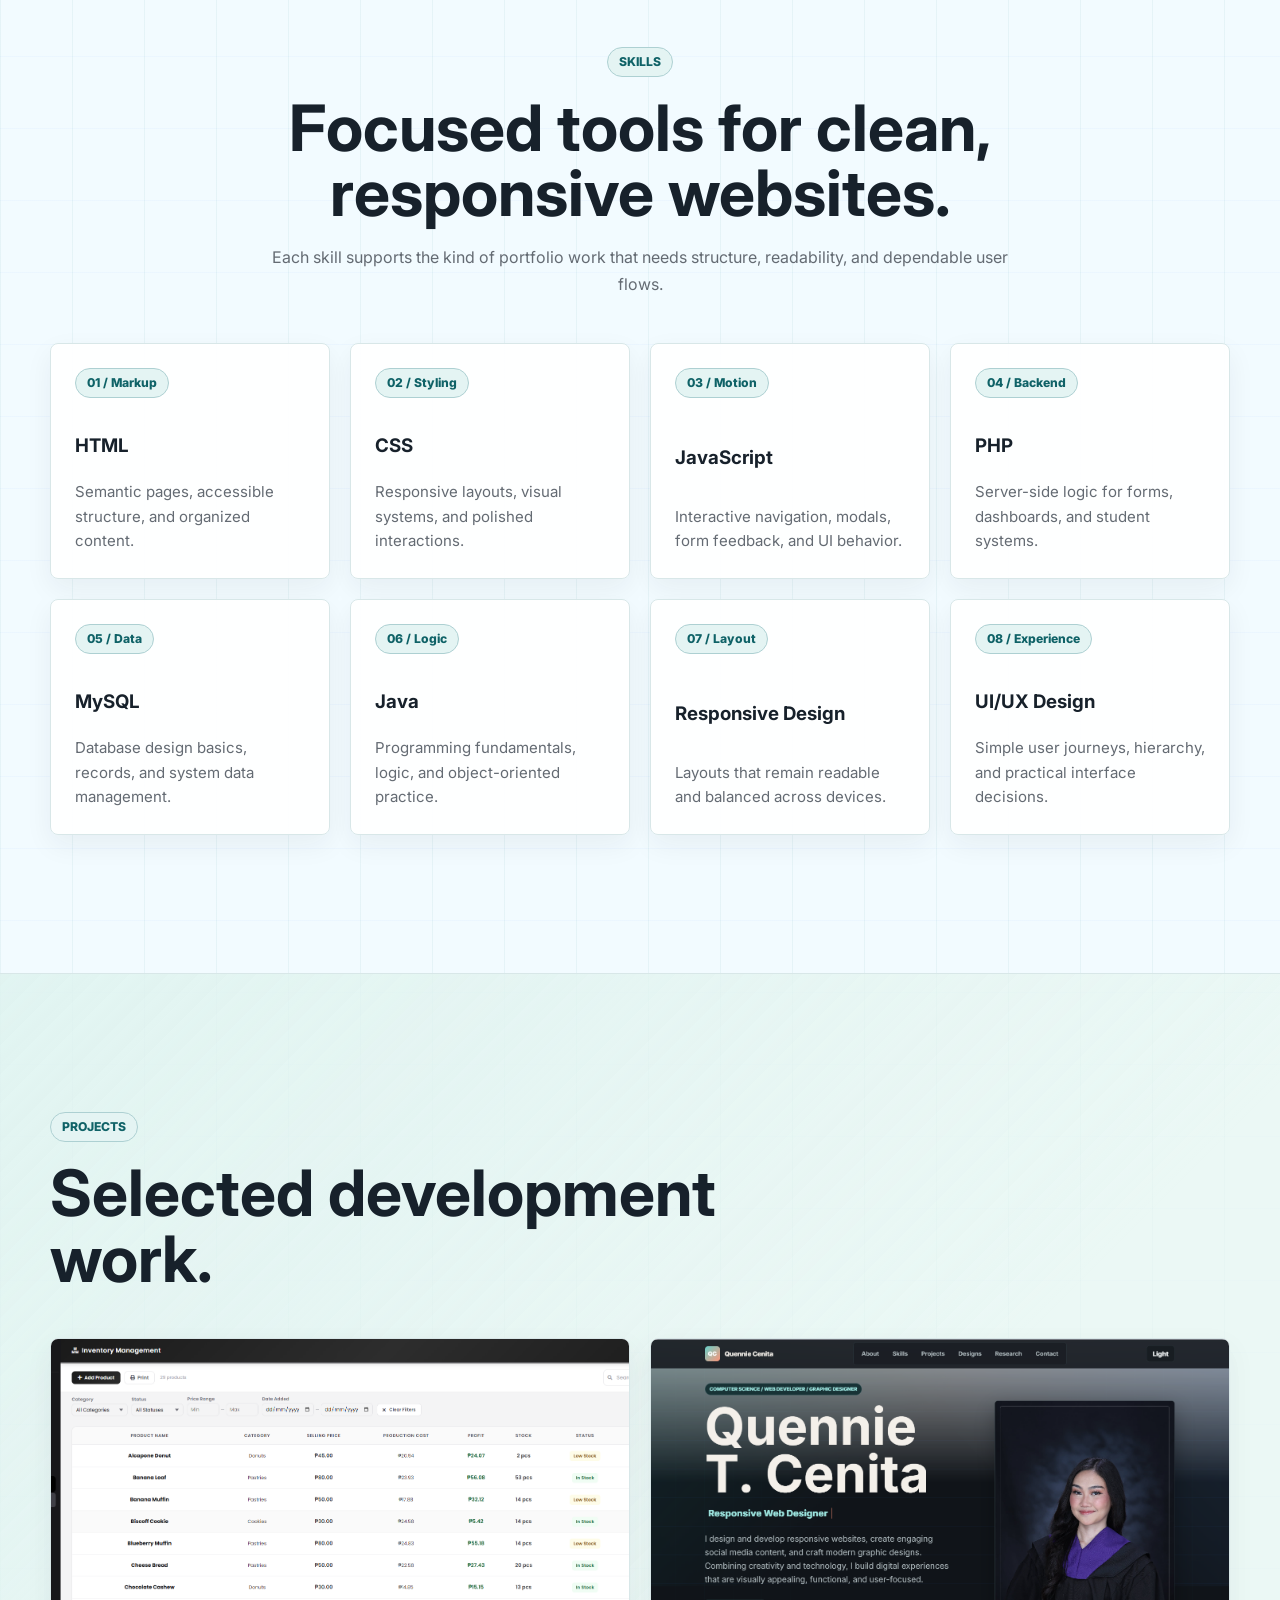
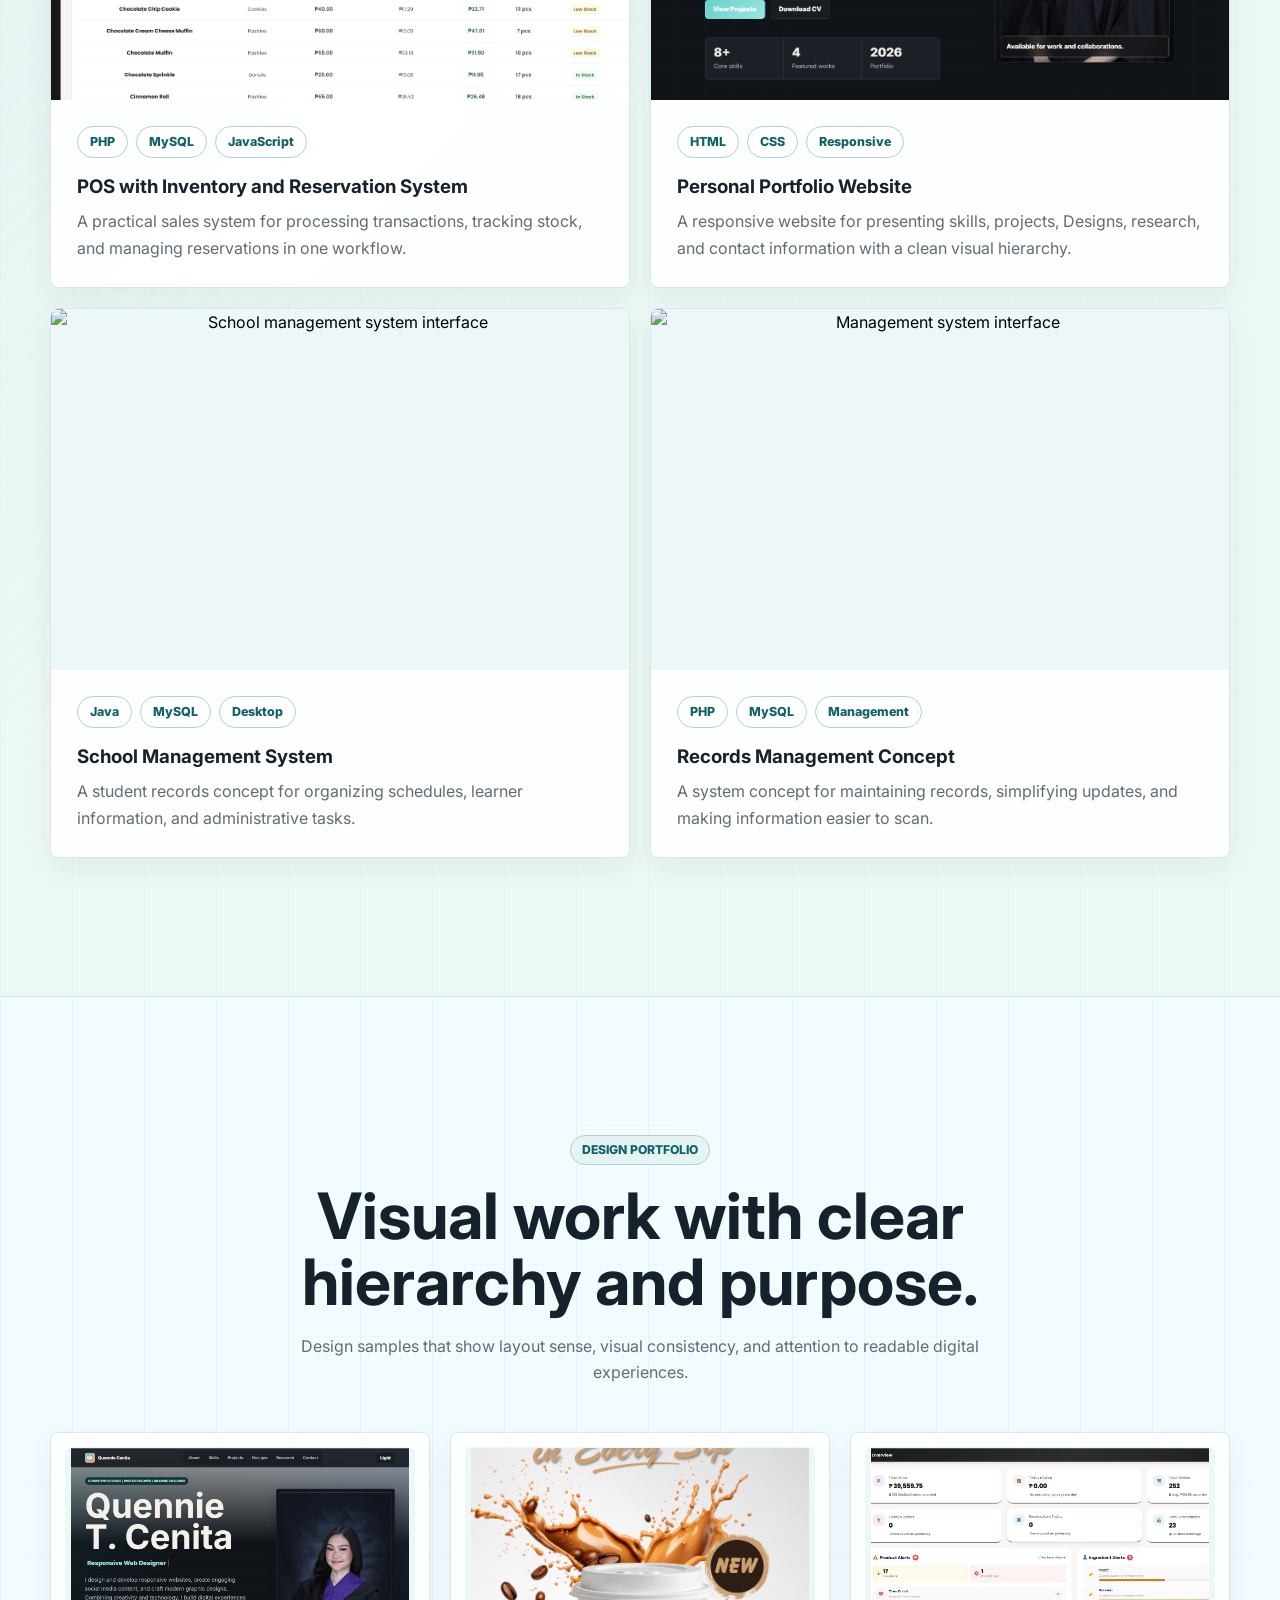
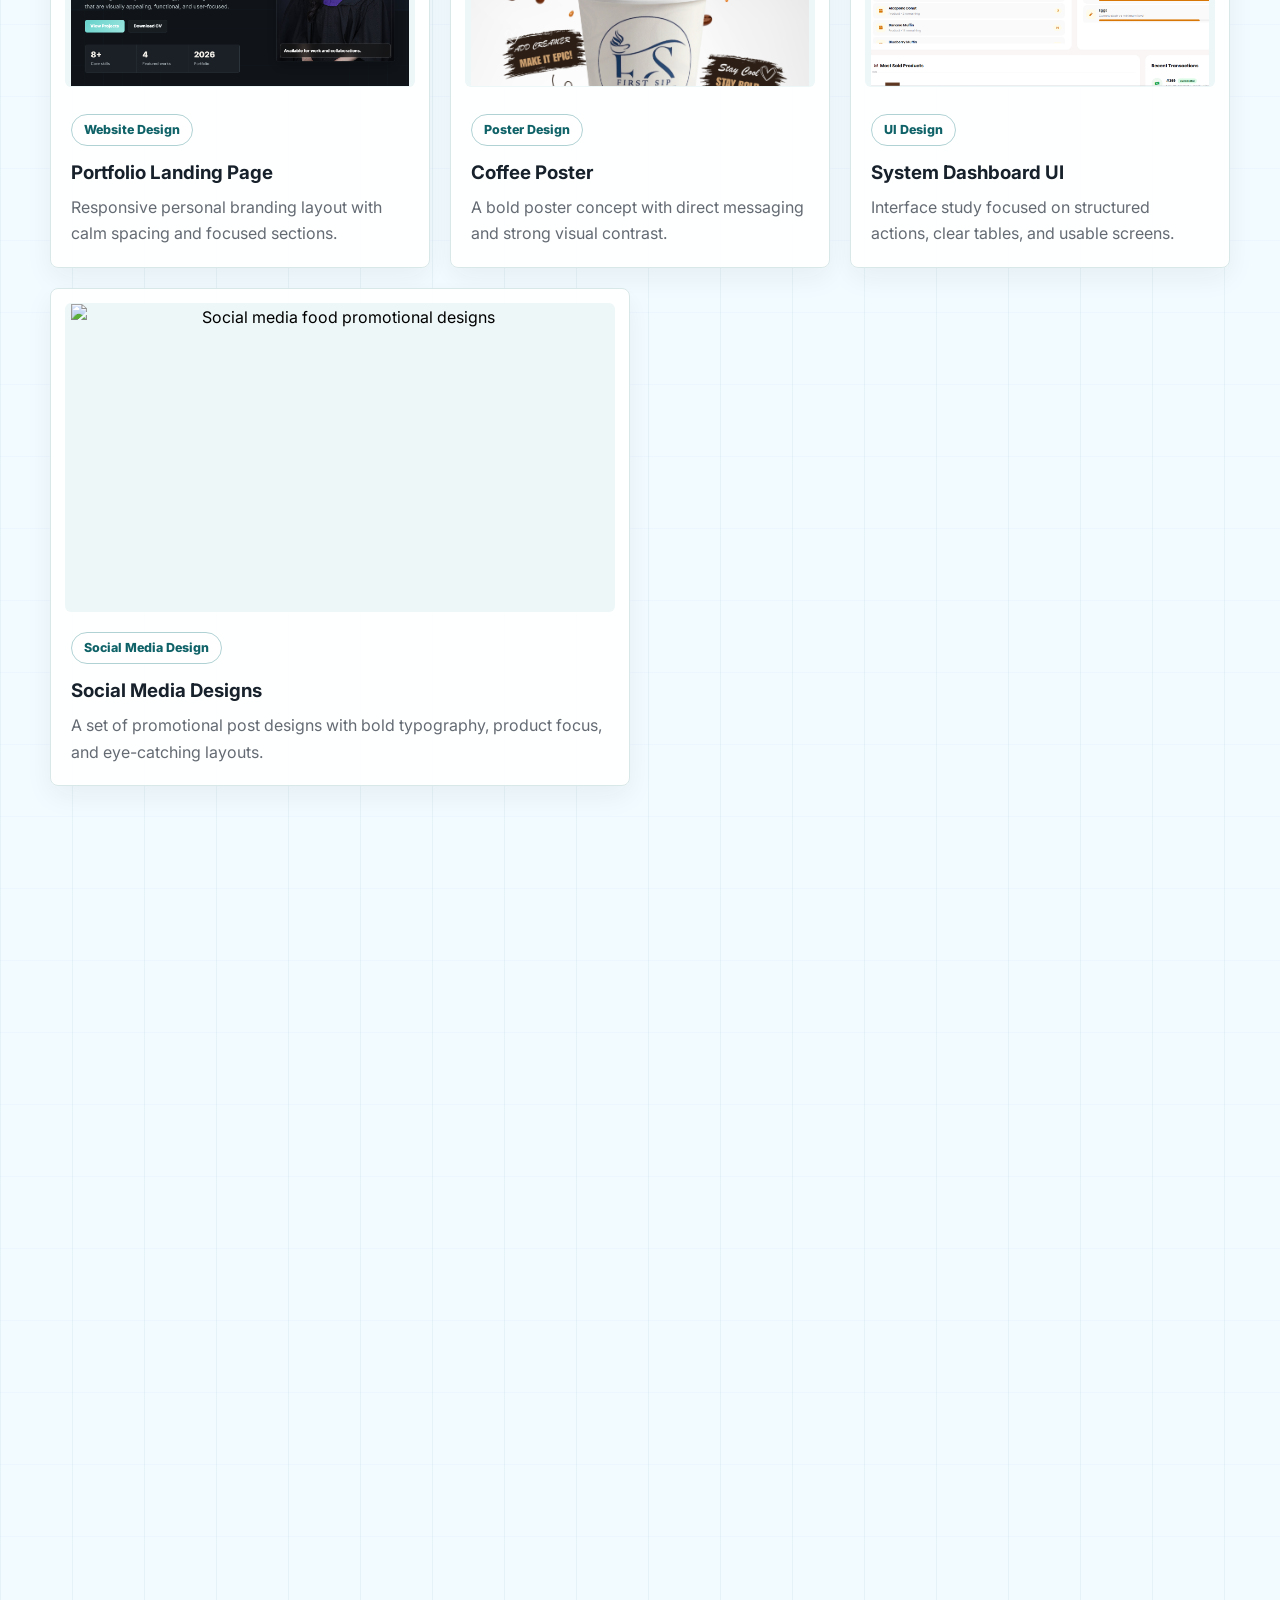
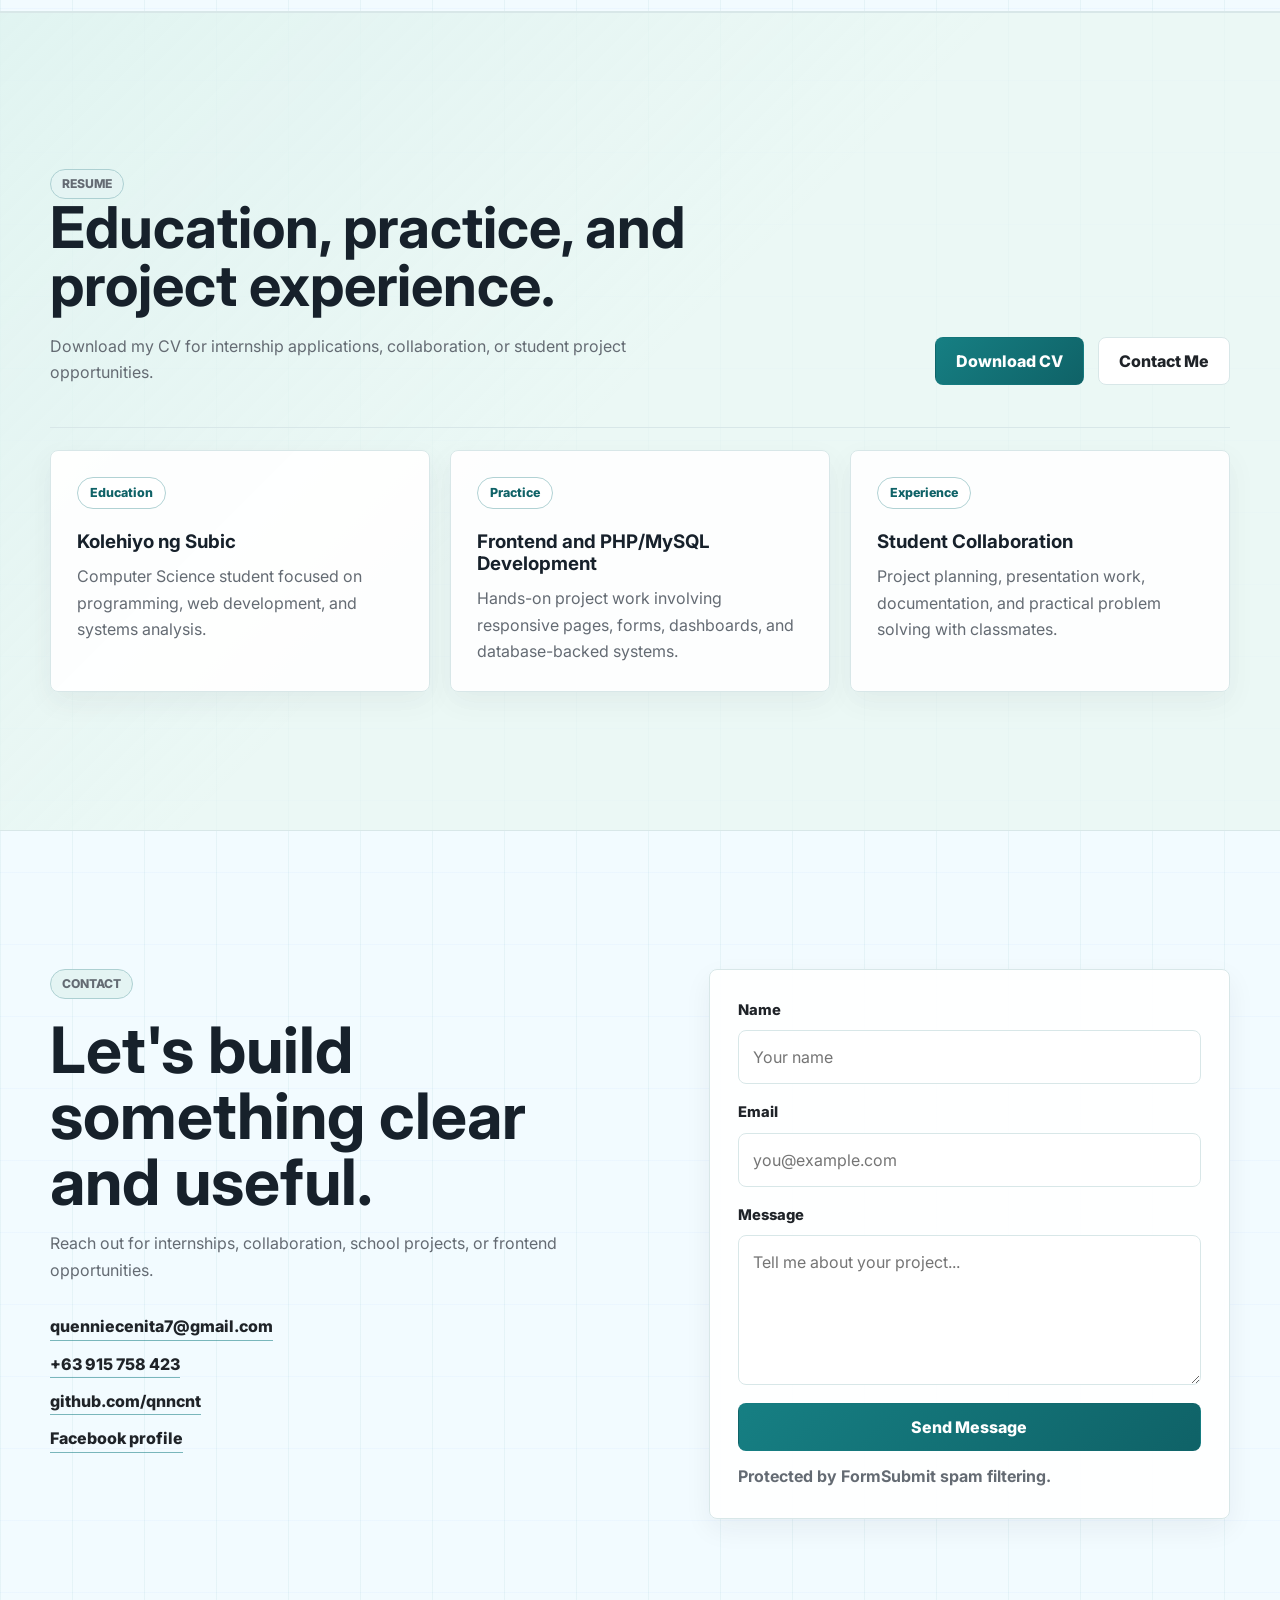
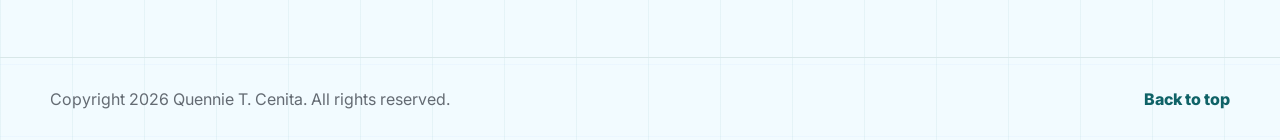
==== commit 874aa4af: "update portfolio" ====
--- a/index.html
+++ b/index.html
@@ -195,7 +195,7 @@
 
           <article class="project-card reveal">
             <button class="project-media" type="button" aria-label="Preview school management screenshot">
-              <img src="assets/2.png" alt="School management system interface" />
+              <img src="assets/" alt="School management system interface" />
             </button>
             <div class="project-content">
               <div class="tag-list">
@@ -210,7 +210,7 @@
 
           <article class="project-card reveal">
             <button class="project-media" type="button" aria-label="Preview management system screenshot">
-              <img src="assets/3.png" alt="Management system interface" />
+              <img src="assets/" alt="Management system interface" />
             </button>
             <div class="project-content">
               <div class="tag-list">
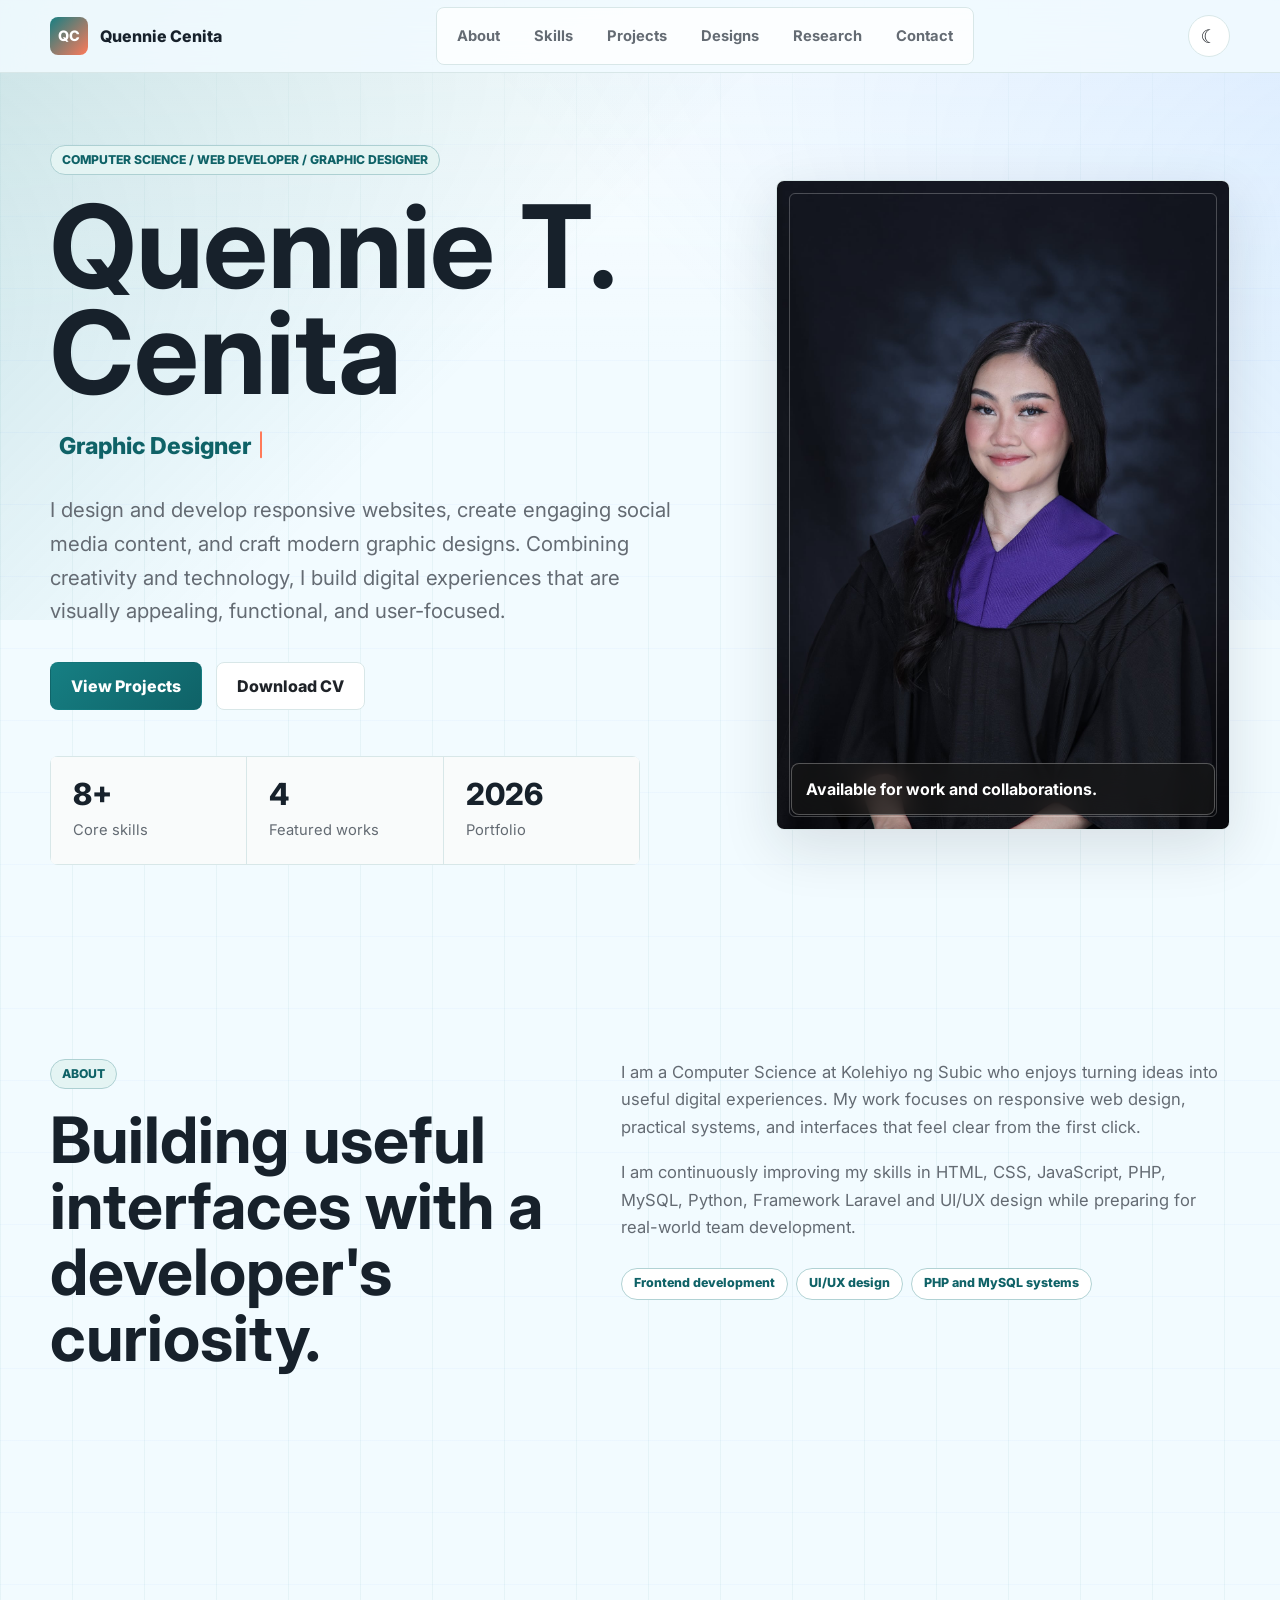
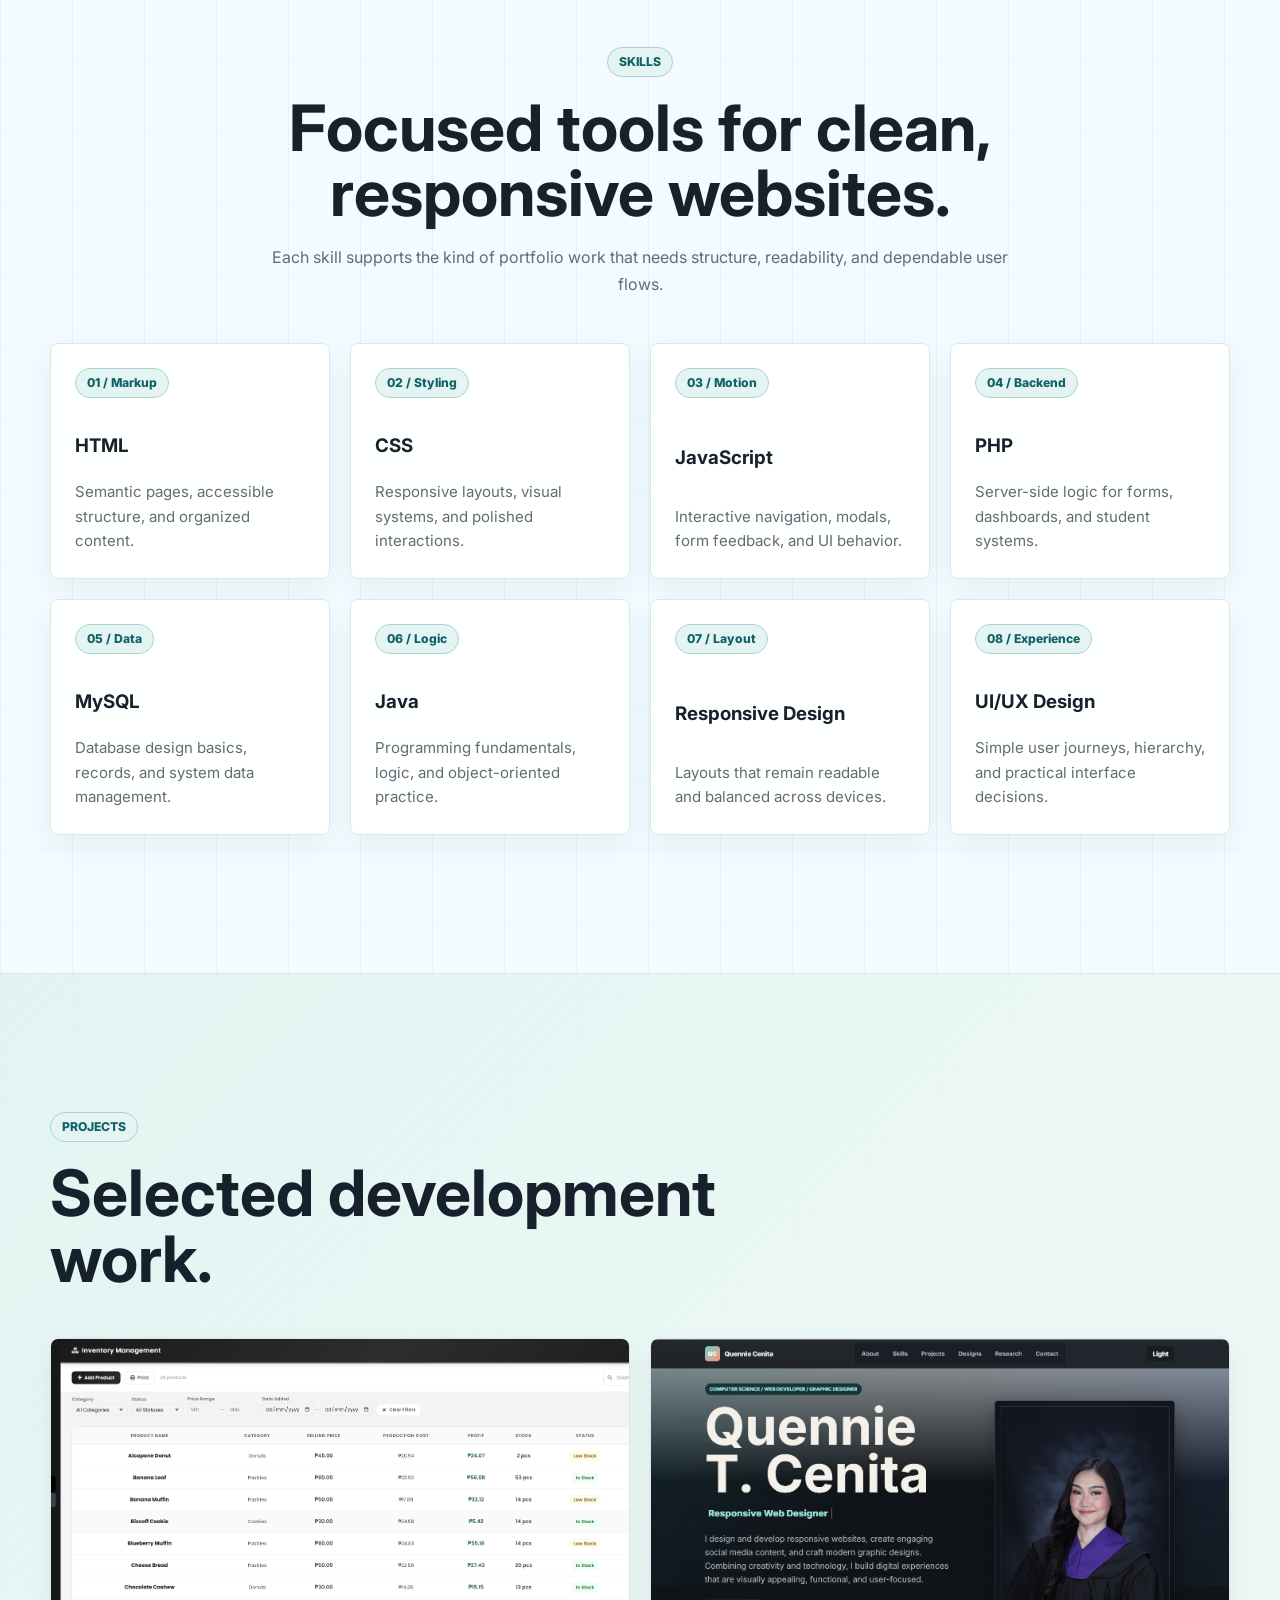
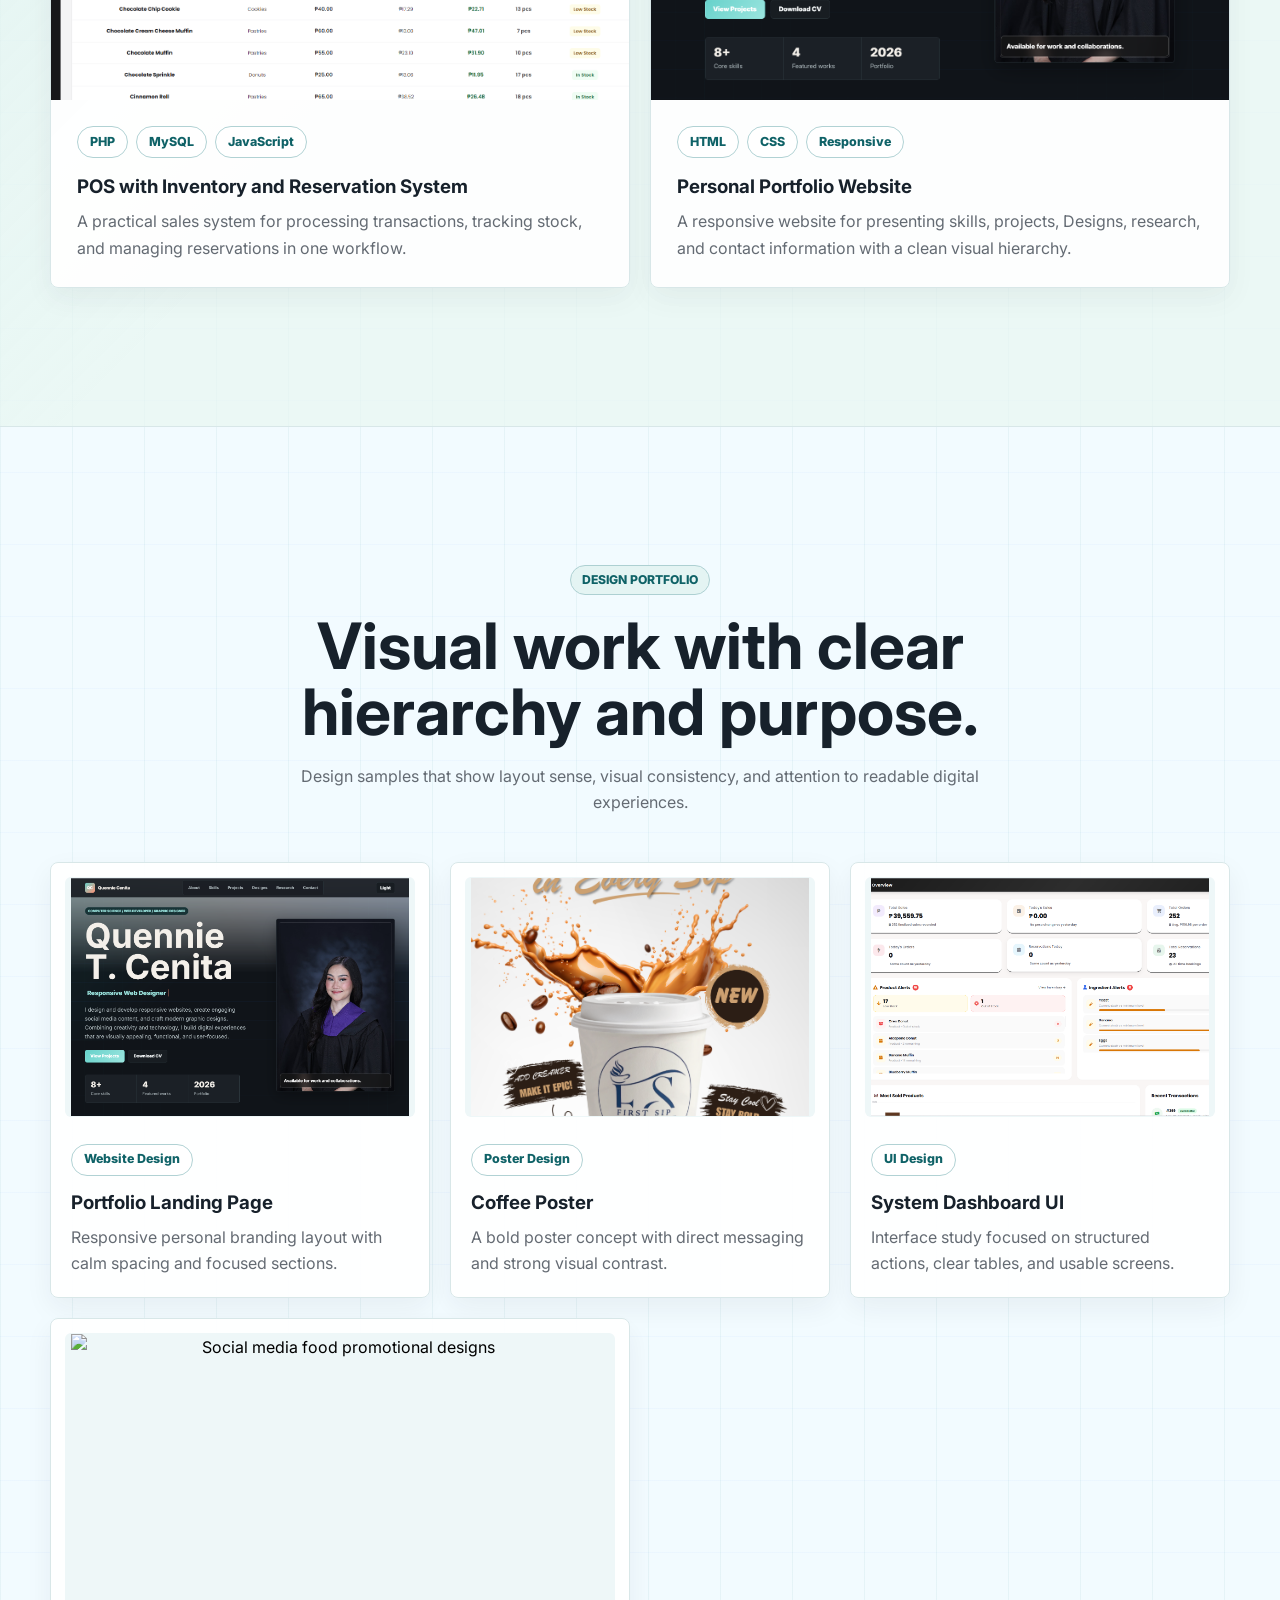
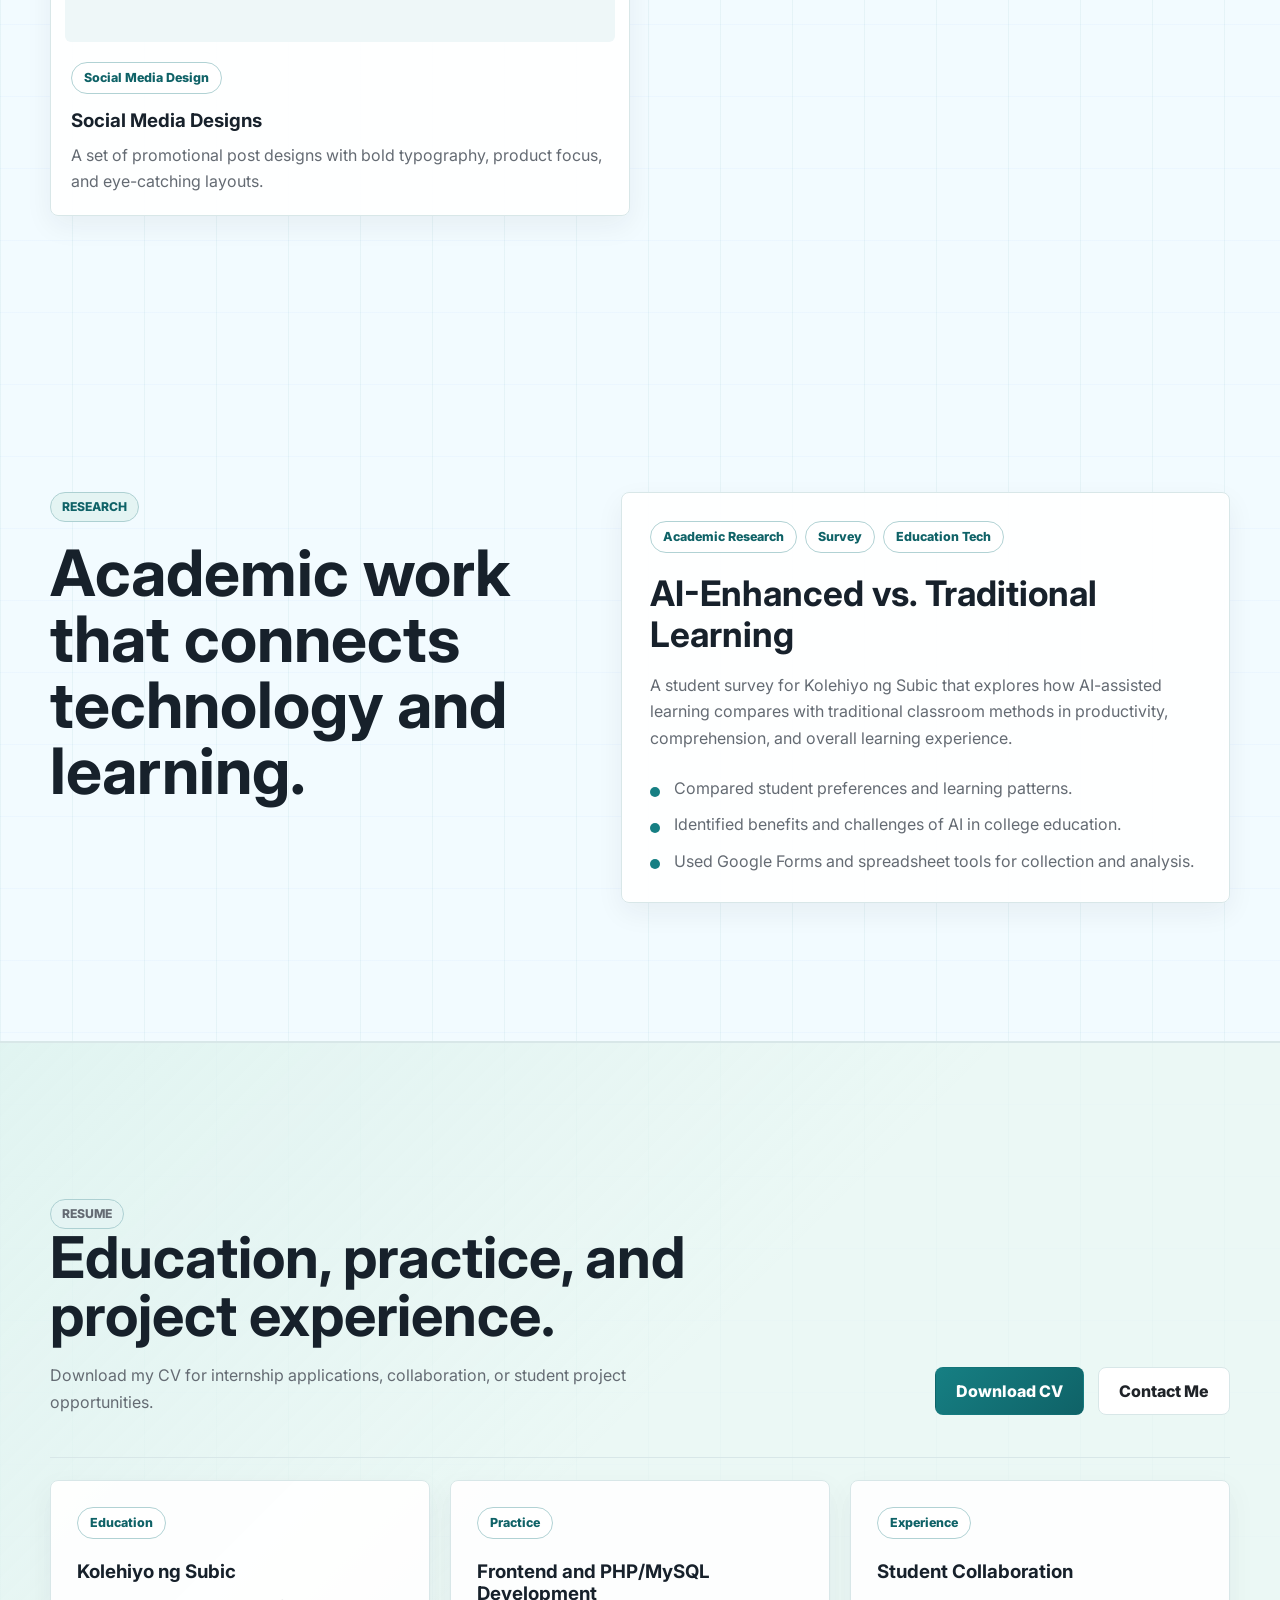
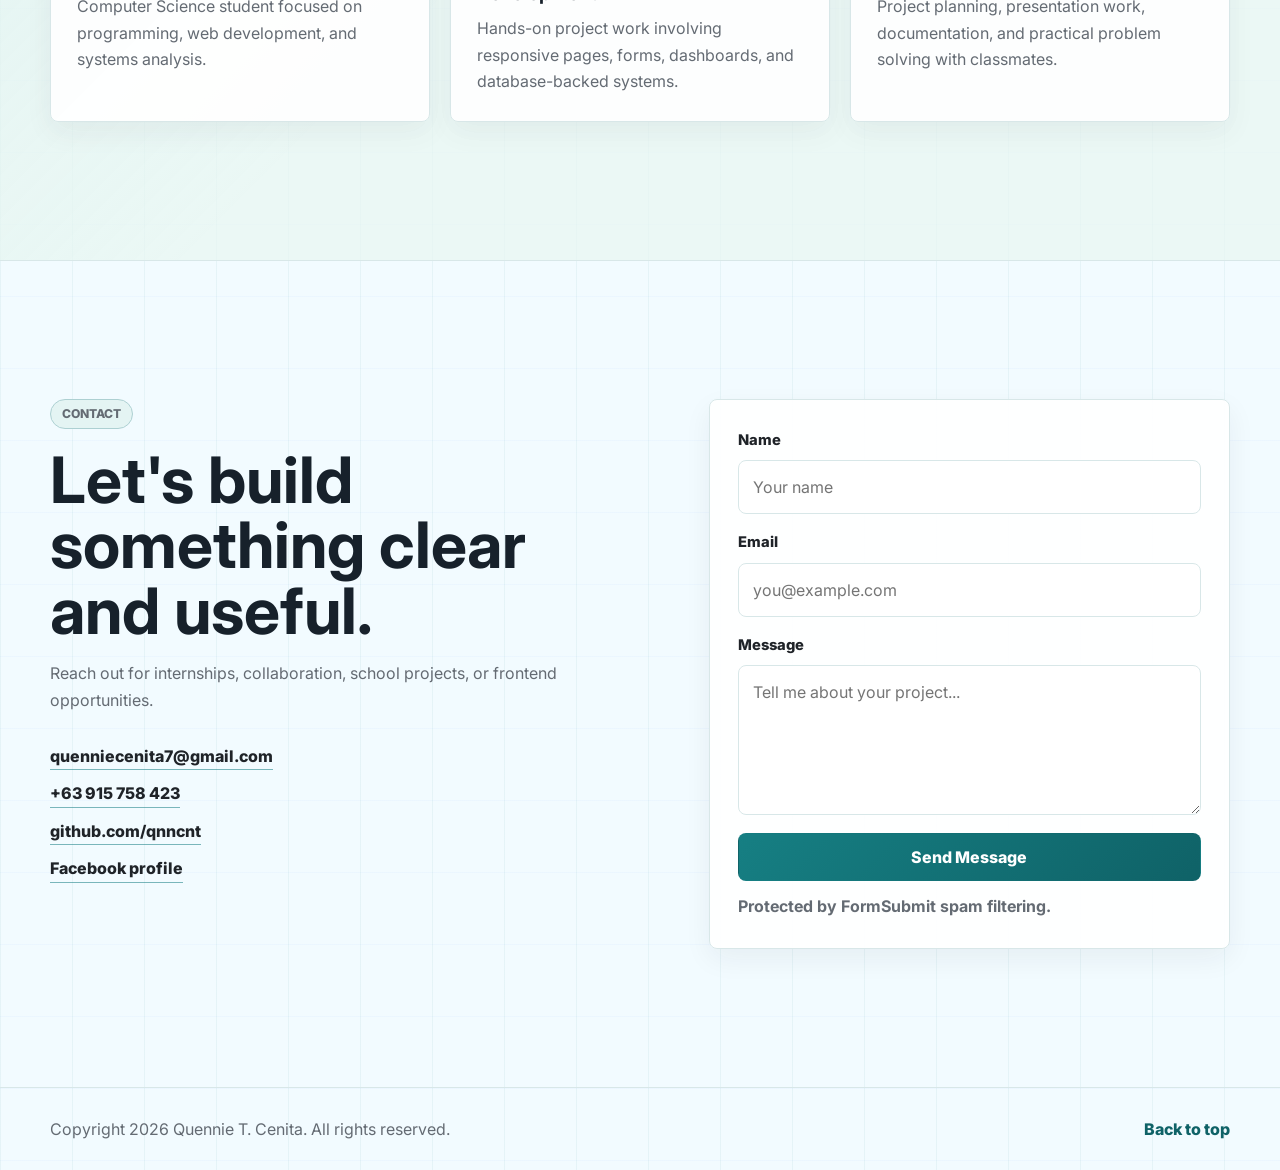
==== commit c2ac32d4: "update portfolio" ====
--- a/index.html
+++ b/index.html
@@ -193,7 +193,7 @@
             </div>
           </article>
 
-          <article class="project-card reveal">
+          <!-- <article class="project-card reveal">
             <button class="project-media" type="button" aria-label="Preview school management screenshot">
               <img src="assets/" alt="School management system interface" />
             </button>
@@ -221,7 +221,7 @@
               <h3>Records Management Concept</h3>
               <p>A system concept for maintaining records, simplifying updates, and making information easier to scan.</p>
             </div>
-          </article>
+          </article> -->
         </div>
       </div>
     </section>
